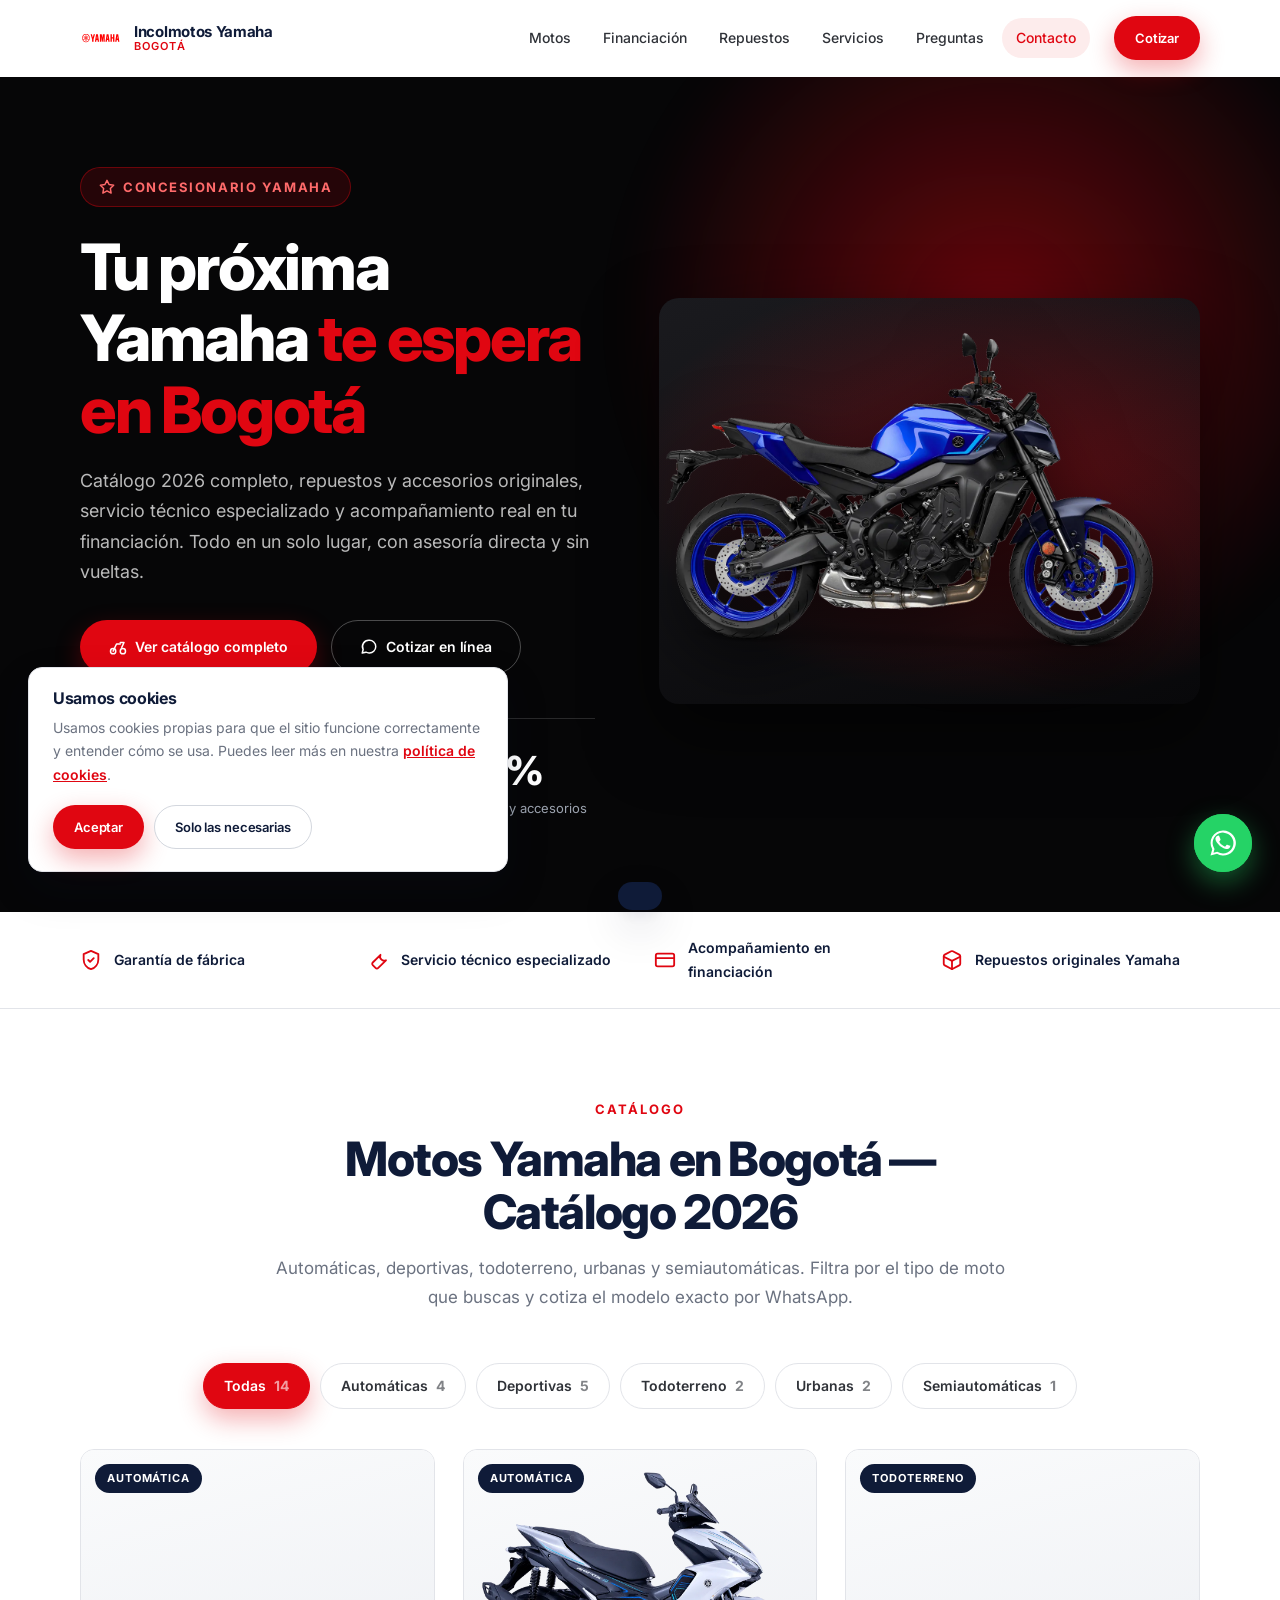
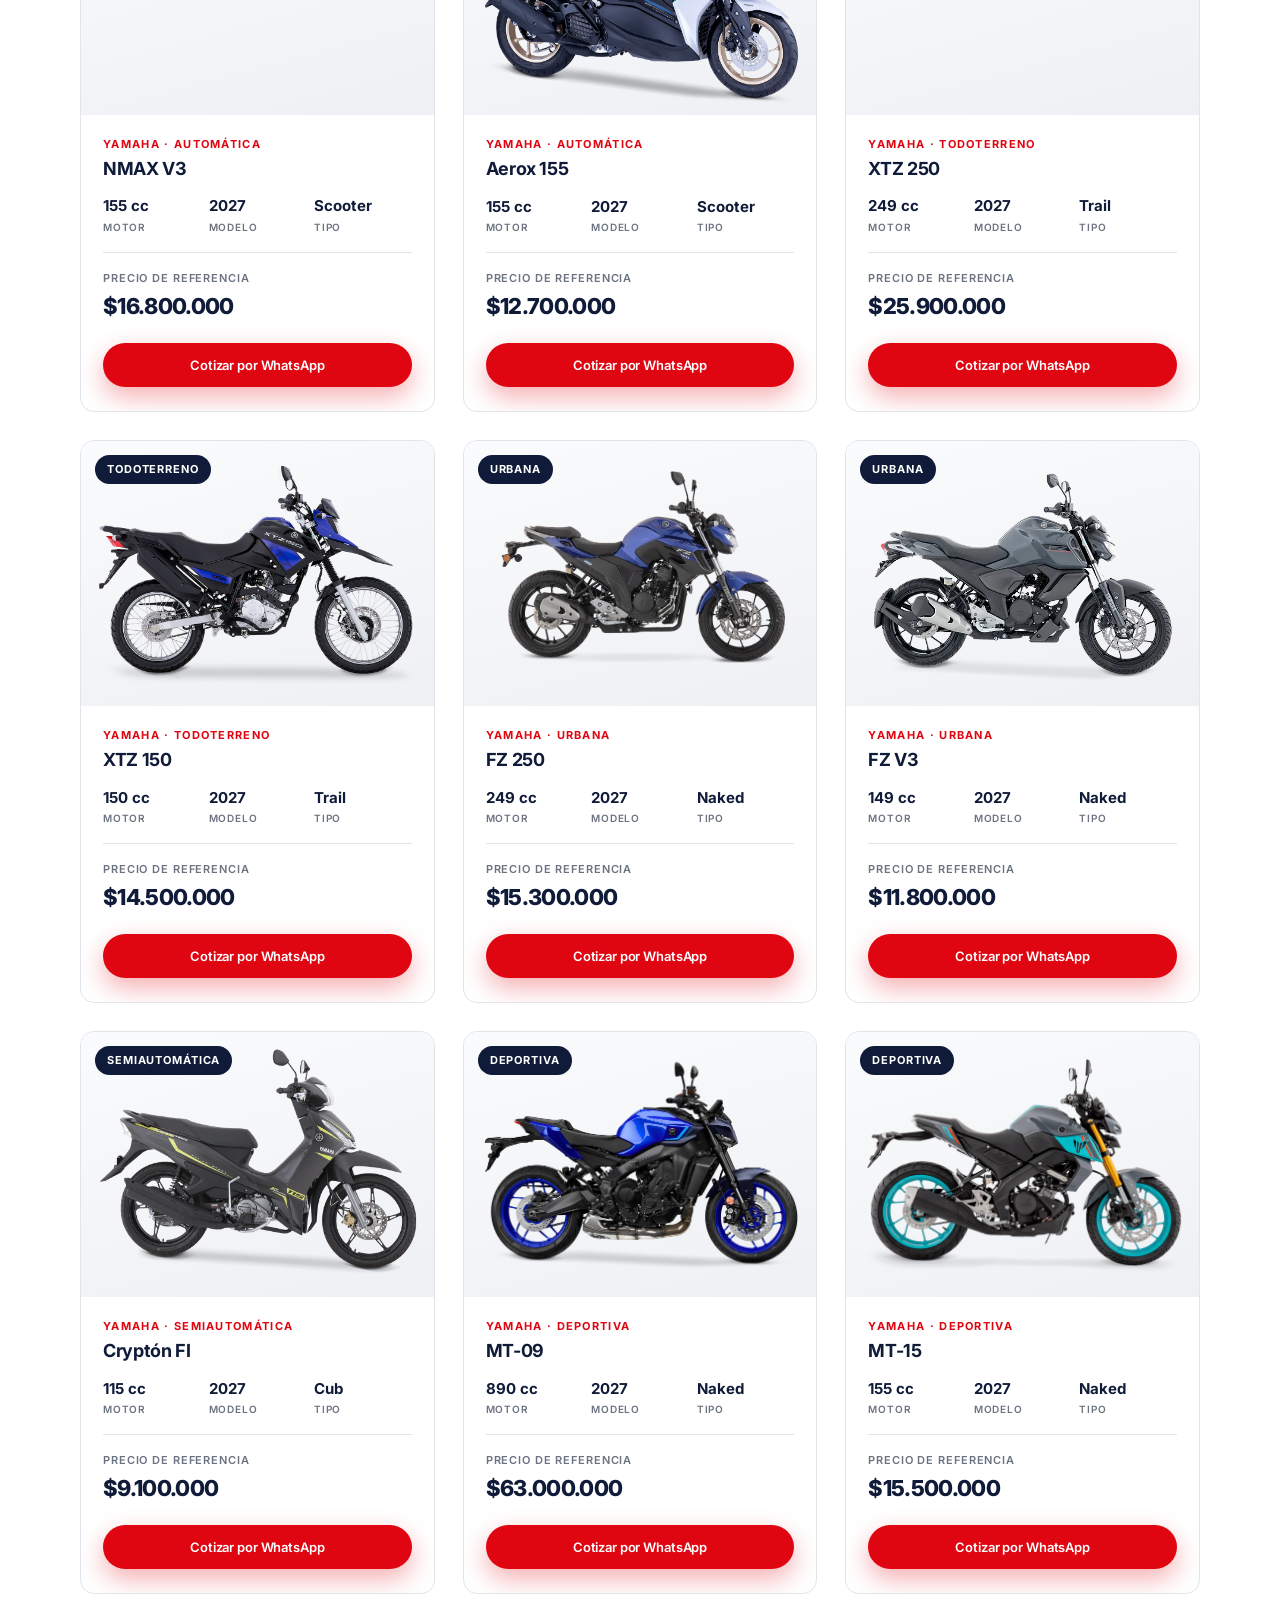
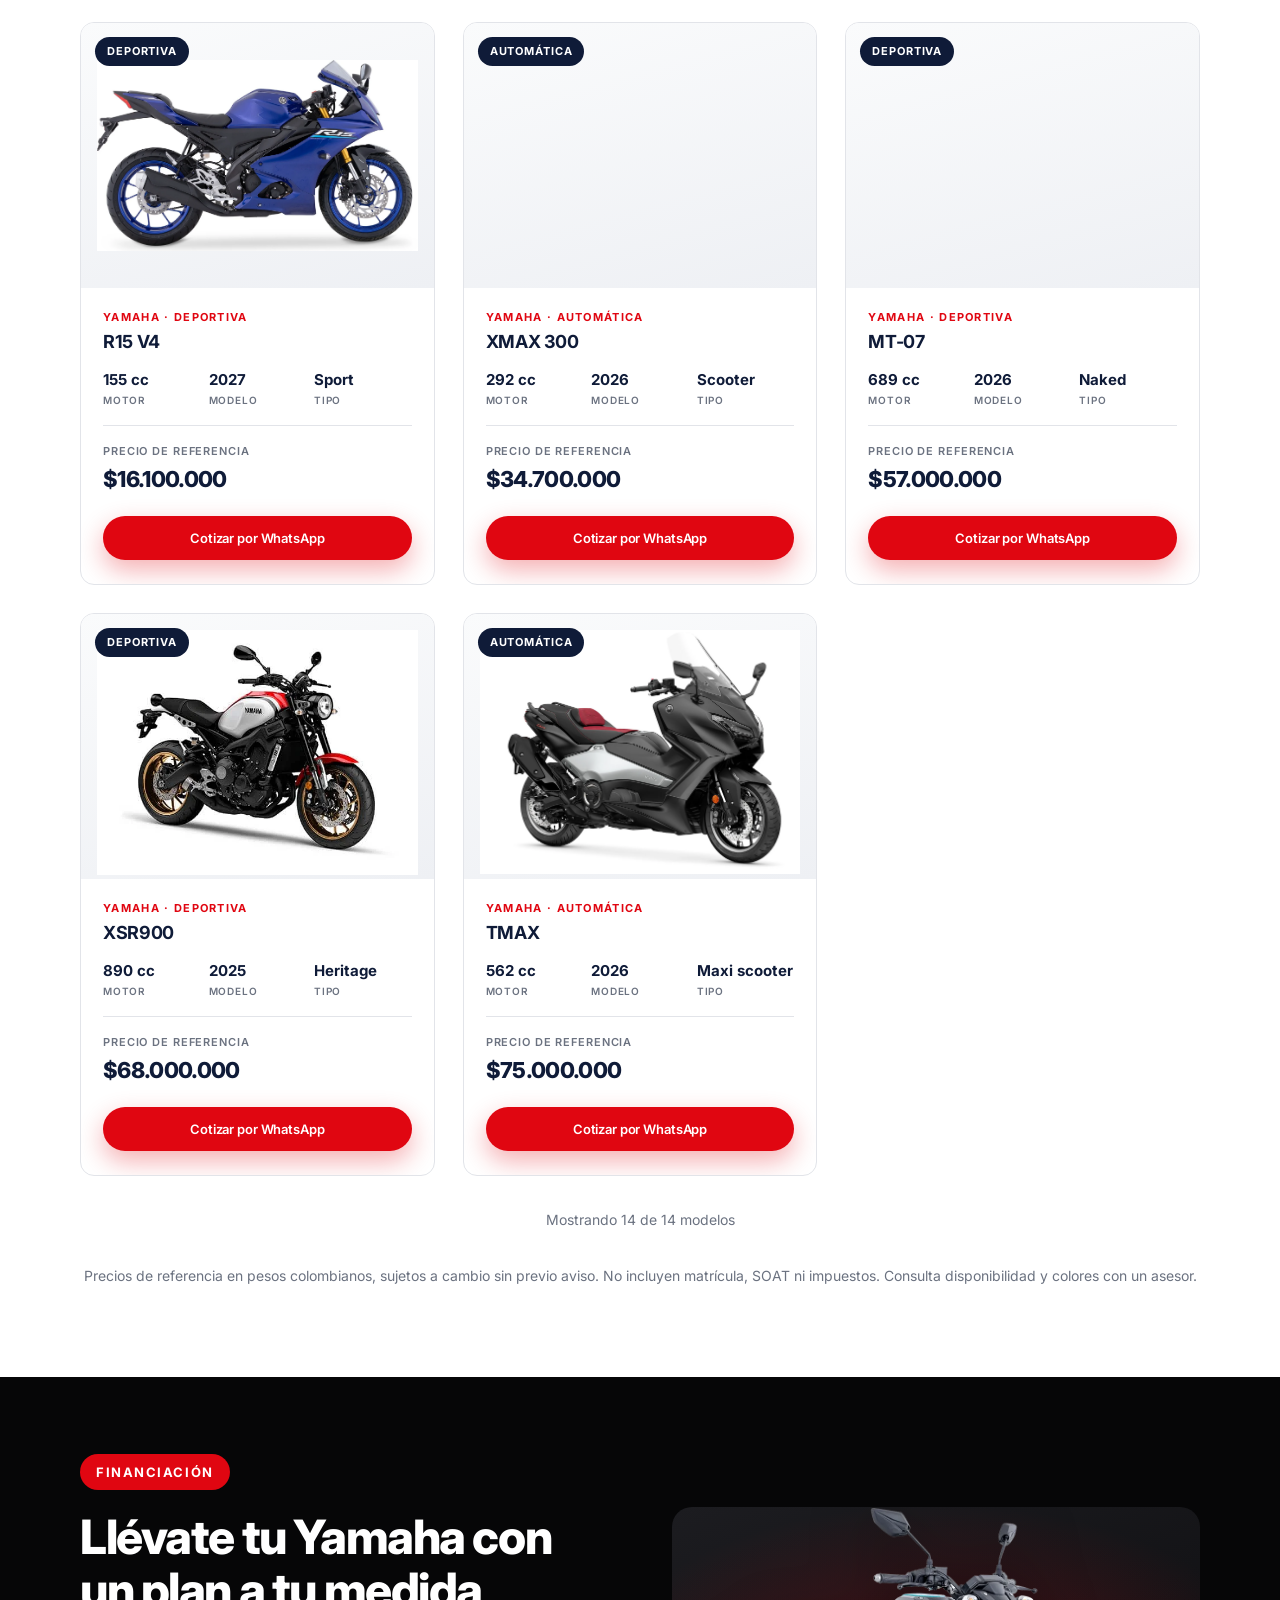
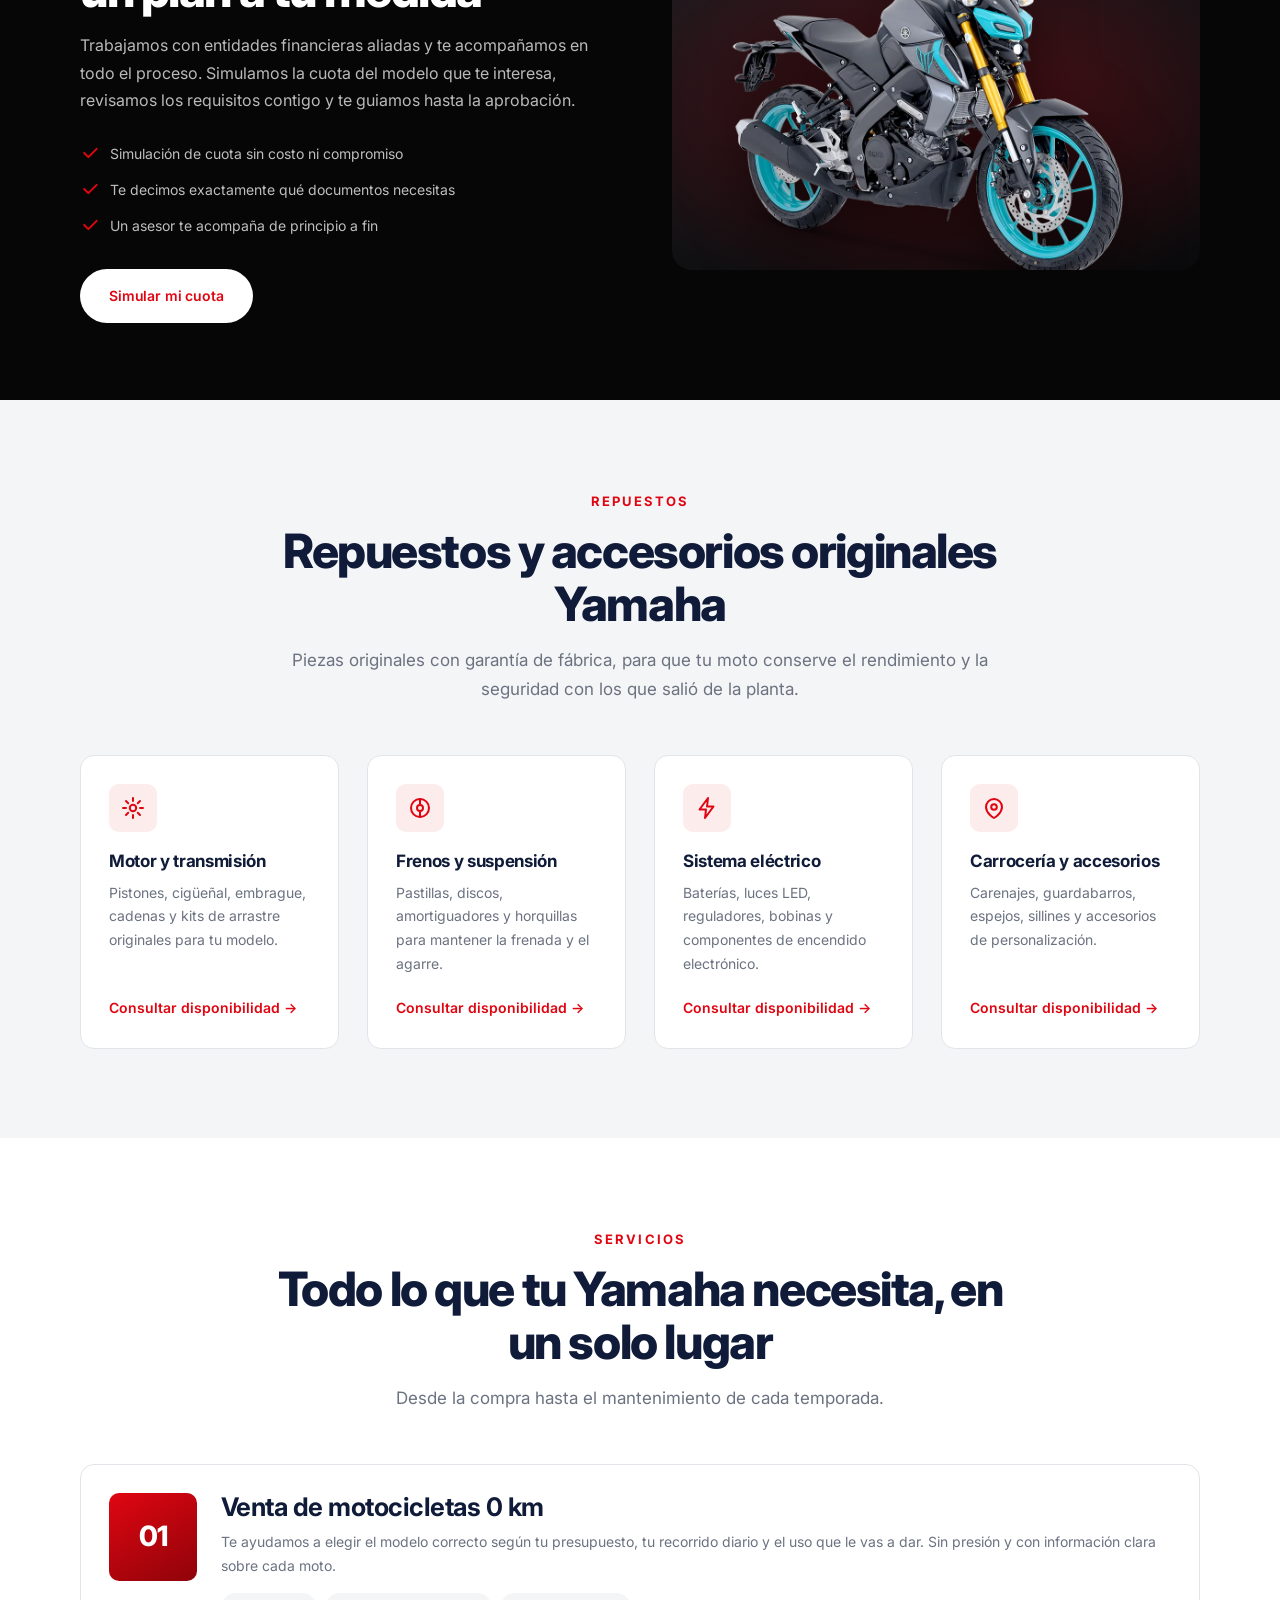
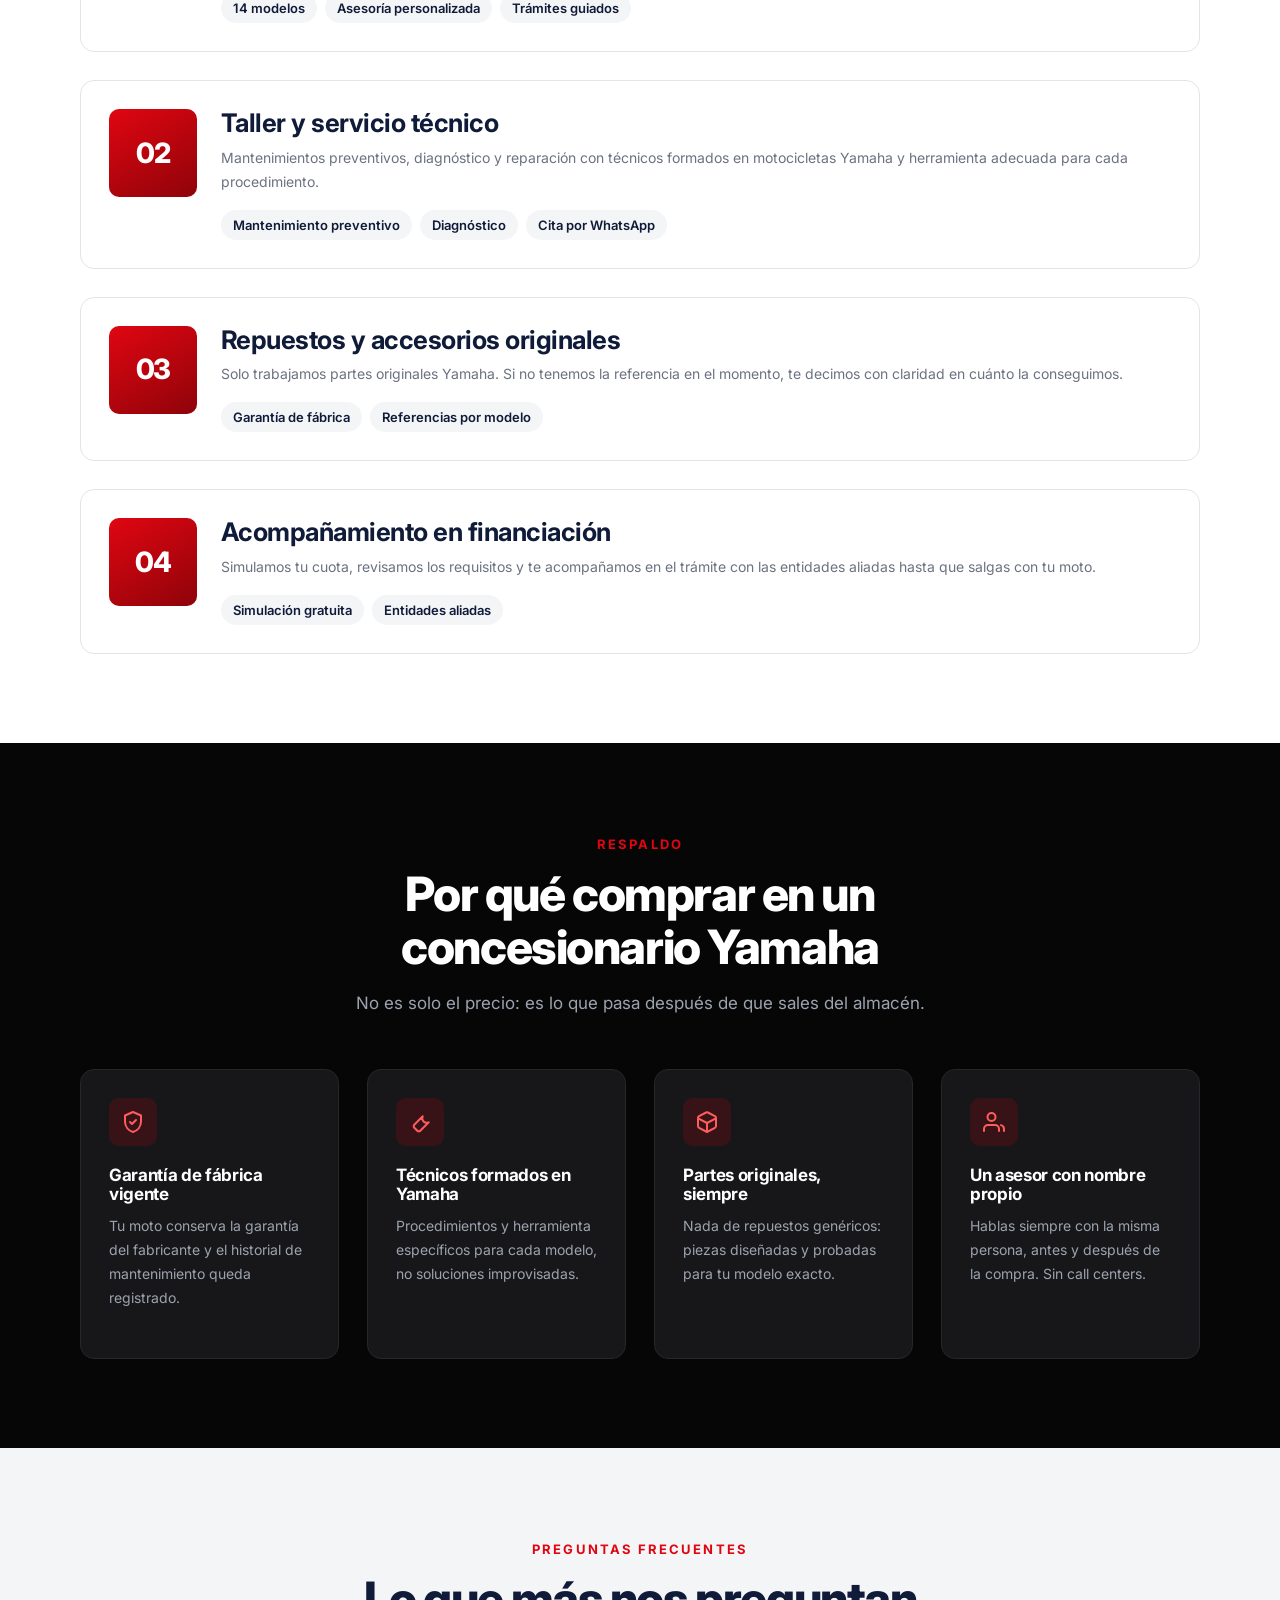
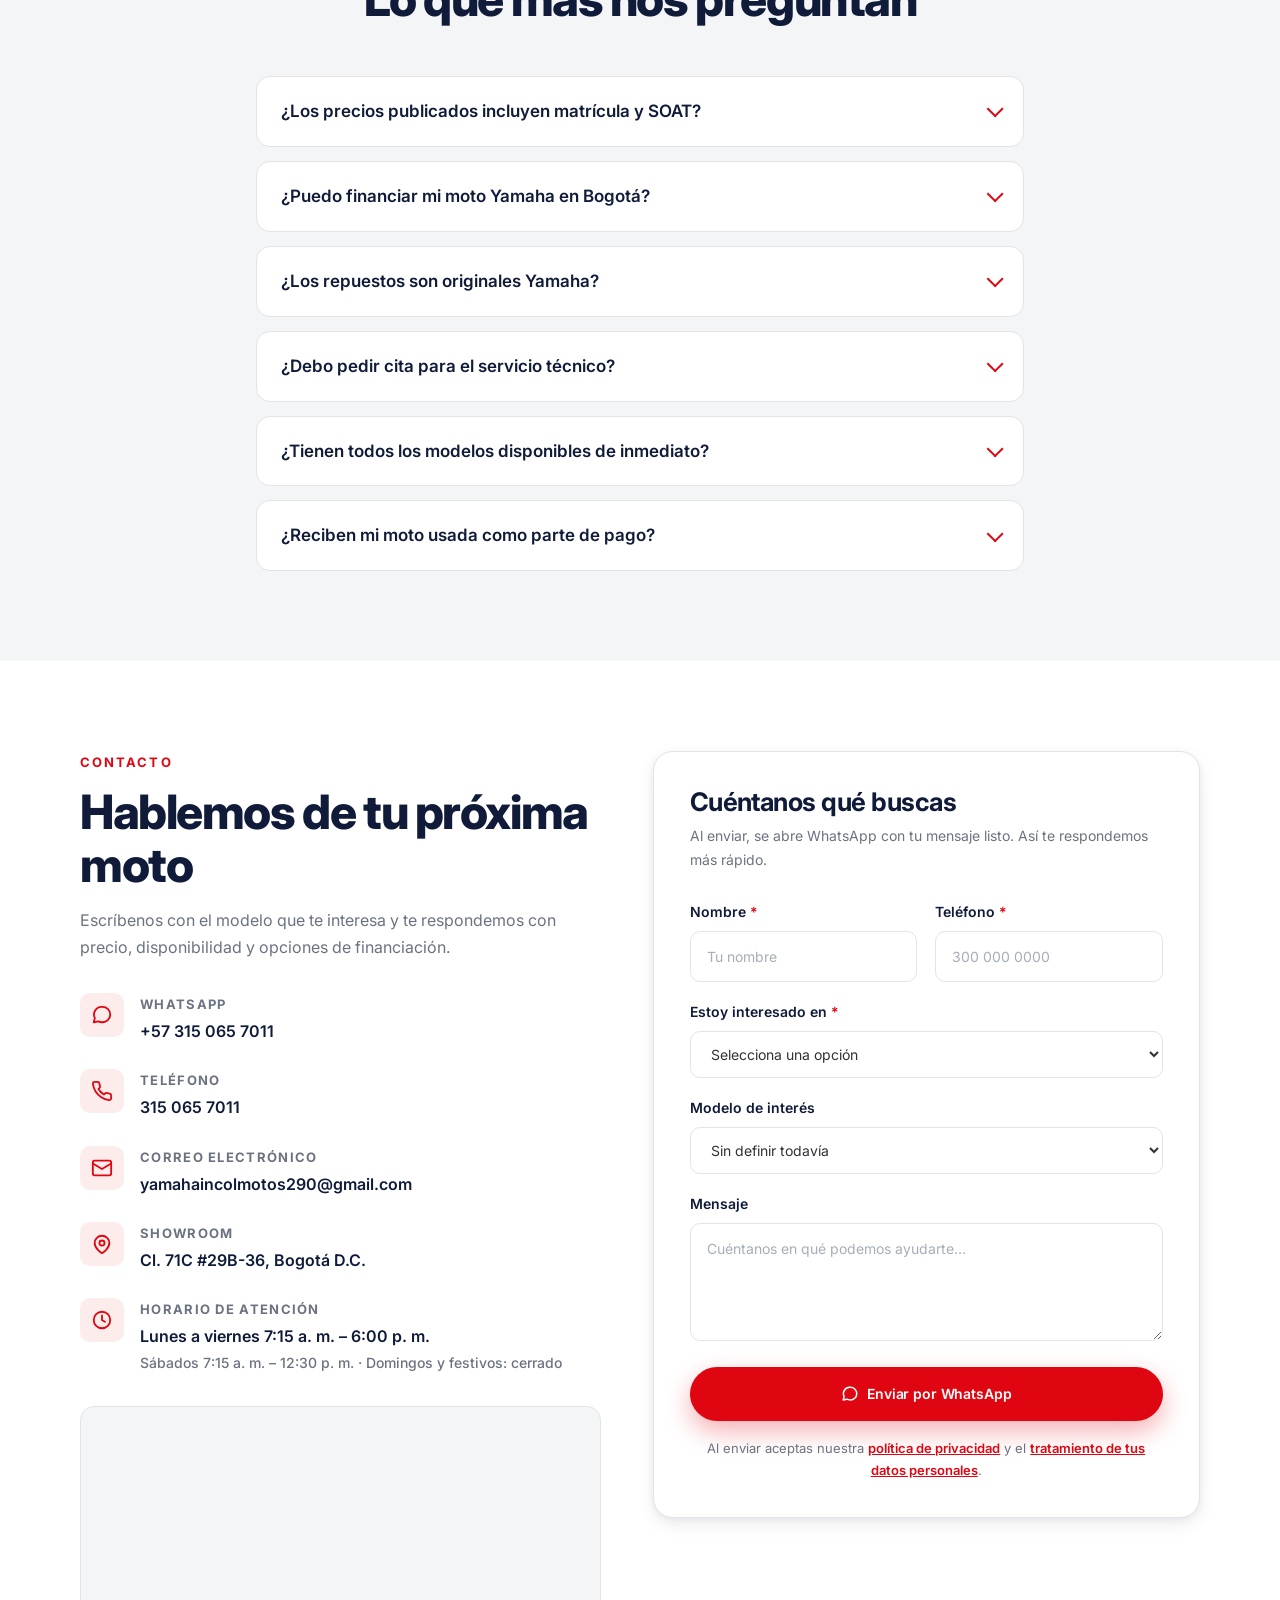
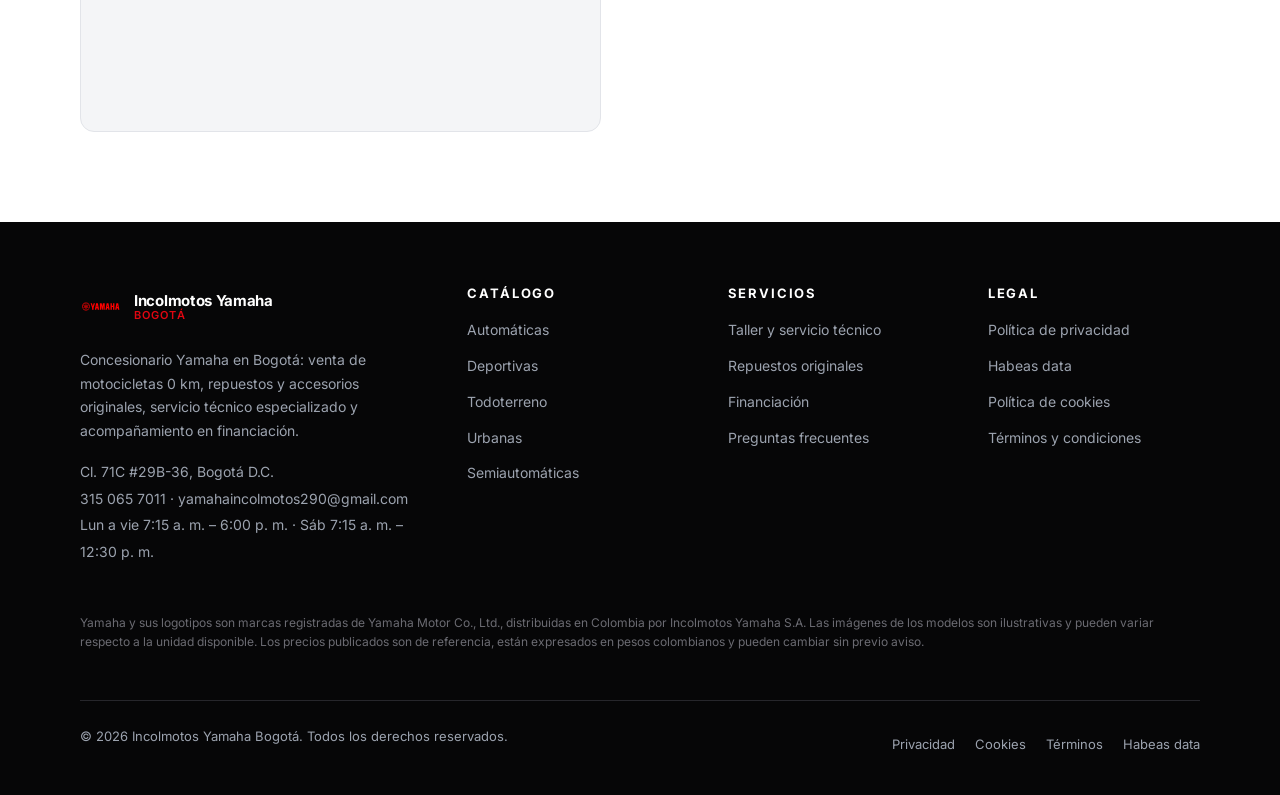
==== index.html @ 12d1d3da "Sitio web Incolmotos Yamaha Bogota One-pager estatico: catalogo de 14 modelos con filtros, financiac" ====
<!DOCTYPE html>
<html lang="es-CO">
<head>
<meta charset="UTF-8">
<meta name="viewport" content="width=device-width, initial-scale=1">
<meta name="theme-color" content="#e00611">

<title>Incolmotos Yamaha Bogotá | Concesionario Yamaha — Motos 0 km, Repuestos y Servicio Técnico</title>
<meta name="description" content="Concesionario Yamaha en Bogotá. Catálogo 2026 con 14 modelos: NMAX, MT-07, MT-09, MT-15, R15 V4, XTZ 250, FZ 250, Aerox 155 y más. Repuestos originales, servicio técnico y financiación. Cotiza por WhatsApp.">
<meta name="keywords" content="Yamaha Bogotá, concesionario Yamaha Bogotá, Incolmotos Yamaha, motos Yamaha Bogotá, NMAX Bogotá, MT-07 Bogotá, MT-15, R15 V4, XTZ 250, FZ 250, Aerox 155, repuestos Yamaha Bogotá, servicio técnico Yamaha, financiación motos Bogotá">
<meta name="author" content="Incolmotos Yamaha Bogotá">
<meta name="robots" content="index, follow, max-image-preview:large, max-snippet:-1">
<meta name="geo.region" content="CO-DC">
<meta name="geo.placename" content="Bogotá D.C.">
<link rel="canonical" href="https://incolmotosyamahabogota.com/">

<meta property="og:type" content="website">
<meta property="og:site_name" content="Incolmotos Yamaha Bogotá">
<meta property="og:locale" content="es_CO">
<meta property="og:url" content="https://incolmotosyamahabogota.com/">
<meta property="og:title" content="Incolmotos Yamaha Bogotá | Concesionario Yamaha">
<meta property="og:description" content="Catálogo Yamaha 2026 en Bogotá: 14 modelos disponibles, repuestos originales, servicio técnico especializado y financiación. Cotiza por WhatsApp.">
<meta property="og:image" content="https://incolmotosyamahabogota.com/img/motos/mt09-azul.png">
<meta property="og:image:alt" content="Yamaha MT-09 en Incolmotos Yamaha Bogotá">

<meta name="twitter:card" content="summary_large_image">
<meta name="twitter:title" content="Incolmotos Yamaha Bogotá | Concesionario Yamaha">
<meta name="twitter:description" content="Catálogo Yamaha 2026 en Bogotá: 14 modelos, repuestos originales, servicio técnico y financiación.">
<meta name="twitter:image" content="https://incolmotosyamahabogota.com/img/motos/mt09-azul.png">

<link rel="icon" href="favicon.ico" sizes="any">
<link rel="icon" href="img/favicon-yamaha.png" type="image/png" sizes="96x96">
<link rel="apple-touch-icon" href="apple-touch-icon.png">

<link rel="preconnect" href="https://fonts.googleapis.com">
<link rel="preconnect" href="https://fonts.gstatic.com" crossorigin>
<link rel="preload" as="image" href="img/motos/mt09-azul.webp" type="image/webp" fetchpriority="high">
<link href="https://fonts.googleapis.com/css2?family=Inter:wght@400;500;600;700;800&display=swap" rel="stylesheet">
<link rel="stylesheet" href="css/styles.css">

<script type="application/ld+json">
{
  "@context": "https://schema.org",
  "@graph": [
    {
      "@type": "WebSite",
      "@id": "https://incolmotosyamahabogota.com/#website",
      "url": "https://incolmotosyamahabogota.com/",
      "name": "Incolmotos Yamaha Bogotá",
      "inLanguage": "es-CO",
      "publisher": { "@id": "https://incolmotosyamahabogota.com/#dealer" }
    },
    {
      "@type": ["MotorcycleDealer", "LocalBusiness"],
      "@id": "https://incolmotosyamahabogota.com/#dealer",
      "name": "Incolmotos Yamaha Bogotá",
      "description": "Concesionario Yamaha en Bogotá: venta de motocicletas 0 km, repuestos y accesorios originales, servicio técnico especializado y acompañamiento en financiación.",
      "url": "https://incolmotosyamahabogota.com/",
      "image": "https://incolmotosyamahabogota.com/img/motos/mt09-azul.png",
      "logo": "https://incolmotosyamahabogota.com/img/yamaha-logo.svg",
      "email": "yamahaincolmotos290@gmail.com",
      "telephone": "+573150657011",
      "priceRange": "$$",
      "currenciesAccepted": "COP",
      "areaServed": [
        { "@type": "City", "name": "Bogotá D.C." },
        { "@type": "AdministrativeArea", "name": "Cundinamarca" }
      ],
      "address": {
        "@type": "PostalAddress",
        "streetAddress": "Cl. 71C #29B-36",
        "addressLocality": "Bogotá",
        "addressRegion": "Bogotá D.C.",
        "addressCountry": "CO"
      },
      "hasMap": "https://www.google.com/maps?q=Calle+71C+%2329B-36,+Bogot%C3%A1,+Colombia",
      "brand": { "@type": "Brand", "name": "Yamaha" },
      "makesOffer": {
        "@type": "Offer",
        "itemOffered": { "@type": "Service", "name": "Venta de motocicletas Yamaha 0 km" }
      },
      "openingHoursSpecification": [
        {
          "@type": "OpeningHoursSpecification",
          "dayOfWeek": ["Monday", "Tuesday", "Wednesday", "Thursday", "Friday"],
          "opens": "07:15", "closes": "18:00"
        },
        {
          "@type": "OpeningHoursSpecification",
          "dayOfWeek": "Saturday",
          "opens": "07:15", "closes": "12:30"
        }
      ]
    },
    {
      "@type": "ItemList",
      "@id": "https://incolmotosyamahabogota.com/#catalogo",
      "name": "Catálogo Yamaha Bogotá",
      "numberOfItems": 14,
      "itemListElement": [
        { "@type": "ListItem", "position": 1, "item": { "@type": "Product", "name": "Yamaha NMAX V3", "category": "Automática", "brand": { "@type": "Brand", "name": "Yamaha" }, "image": "https://incolmotosyamahabogota.com/img/motos/nmax-gris.png", "offers": { "@type": "Offer", "price": "16800000", "priceCurrency": "COP", "availability": "https://schema.org/InStock", "url": "https://incolmotosyamahabogota.com/#motos" } } },
        { "@type": "ListItem", "position": 2, "item": { "@type": "Product", "name": "Yamaha Aerox 155", "category": "Automática", "brand": { "@type": "Brand", "name": "Yamaha" }, "image": "https://incolmotosyamahabogota.com/img/motos/aerox155-gris.png", "offers": { "@type": "Offer", "price": "12700000", "priceCurrency": "COP", "availability": "https://schema.org/InStock", "url": "https://incolmotosyamahabogota.com/#motos" } } },
        { "@type": "ListItem", "position": 3, "item": { "@type": "Product", "name": "Yamaha XTZ 250", "category": "Todoterreno", "brand": { "@type": "Brand", "name": "Yamaha" }, "image": "https://incolmotosyamahabogota.com/img/motos/xtz250-blanca-cat.png", "offers": { "@type": "Offer", "price": "25900000", "priceCurrency": "COP", "availability": "https://schema.org/InStock", "url": "https://incolmotosyamahabogota.com/#motos" } } },
        { "@type": "ListItem", "position": 4, "item": { "@type": "Product", "name": "Yamaha XTZ 150", "category": "Todoterreno", "brand": { "@type": "Brand", "name": "Yamaha" }, "image": "https://incolmotosyamahabogota.com/img/motos/xtz150-azul.png", "offers": { "@type": "Offer", "price": "14500000", "priceCurrency": "COP", "availability": "https://schema.org/InStock", "url": "https://incolmotosyamahabogota.com/#motos" } } },
        { "@type": "ListItem", "position": 5, "item": { "@type": "Product", "name": "Yamaha FZ 250", "category": "Urbana", "brand": { "@type": "Brand", "name": "Yamaha" }, "image": "https://incolmotosyamahabogota.com/img/motos/fz25-azul.png", "offers": { "@type": "Offer", "price": "15300000", "priceCurrency": "COP", "availability": "https://schema.org/InStock", "url": "https://incolmotosyamahabogota.com/#motos" } } },
        { "@type": "ListItem", "position": 6, "item": { "@type": "Product", "name": "Yamaha FZ V3", "category": "Urbana", "brand": { "@type": "Brand", "name": "Yamaha" }, "image": "https://incolmotosyamahabogota.com/img/motos/fzv3-cat.png", "offers": { "@type": "Offer", "price": "11800000", "priceCurrency": "COP", "availability": "https://schema.org/InStock", "url": "https://incolmotosyamahabogota.com/#motos" } } },
        { "@type": "ListItem", "position": 7, "item": { "@type": "Product", "name": "Yamaha Cryptón FI", "category": "Semiautomática", "brand": { "@type": "Brand", "name": "Yamaha" }, "image": "https://incolmotosyamahabogota.com/img/motos/crypton-fi-negra.png", "offers": { "@type": "Offer", "price": "9100000", "priceCurrency": "COP", "availability": "https://schema.org/InStock", "url": "https://incolmotosyamahabogota.com/#motos" } } },
        { "@type": "ListItem", "position": 8, "item": { "@type": "Product", "name": "Yamaha MT-09", "category": "Deportiva", "brand": { "@type": "Brand", "name": "Yamaha" }, "image": "https://incolmotosyamahabogota.com/img/motos/mt09-azul.png", "offers": { "@type": "Offer", "price": "63000000", "priceCurrency": "COP", "availability": "https://schema.org/InStock", "url": "https://incolmotosyamahabogota.com/#motos" } } },
        { "@type": "ListItem", "position": 9, "item": { "@type": "Product", "name": "Yamaha MT-15", "category": "Deportiva", "brand": { "@type": "Brand", "name": "Yamaha" }, "image": "https://incolmotosyamahabogota.com/img/motos/mt15-gris-cat.png", "offers": { "@type": "Offer", "price": "15500000", "priceCurrency": "COP", "availability": "https://schema.org/InStock", "url": "https://incolmotosyamahabogota.com/#motos" } } },
        { "@type": "ListItem", "position": 10, "item": { "@type": "Product", "name": "Yamaha R15 V4", "category": "Deportiva", "brand": { "@type": "Brand", "name": "Yamaha" }, "image": "https://incolmotosyamahabogota.com/img/motos/r15v4-azul.jpg", "offers": { "@type": "Offer", "price": "16100000", "priceCurrency": "COP", "availability": "https://schema.org/InStock", "url": "https://incolmotosyamahabogota.com/#motos" } } },
        { "@type": "ListItem", "position": 11, "item": { "@type": "Product", "name": "Yamaha XMAX 300", "category": "Automática", "brand": { "@type": "Brand", "name": "Yamaha" }, "image": "https://incolmotosyamahabogota.com/img/motos/xmax300-gris.jpg", "offers": { "@type": "Offer", "price": "34700000", "priceCurrency": "COP", "availability": "https://schema.org/InStock", "url": "https://incolmotosyamahabogota.com/#motos" } } },
        { "@type": "ListItem", "position": 12, "item": { "@type": "Product", "name": "Yamaha MT-07", "category": "Deportiva", "brand": { "@type": "Brand", "name": "Yamaha" }, "image": "https://incolmotosyamahabogota.com/img/motos/mt07-gris.png", "offers": { "@type": "Offer", "price": "57000000", "priceCurrency": "COP", "availability": "https://schema.org/InStock", "url": "https://incolmotosyamahabogota.com/#motos" } } },
        { "@type": "ListItem", "position": 13, "item": { "@type": "Product", "name": "Yamaha XSR900", "category": "Deportiva", "brand": { "@type": "Brand", "name": "Yamaha" }, "image": "https://incolmotosyamahabogota.com/img/motos/xsr900-negro.jpg", "offers": { "@type": "Offer", "price": "68000000", "priceCurrency": "COP", "availability": "https://schema.org/InStock", "url": "https://incolmotosyamahabogota.com/#motos" } } },
        { "@type": "ListItem", "position": 14, "item": { "@type": "Product", "name": "Yamaha TMAX", "category": "Automática", "brand": { "@type": "Brand", "name": "Yamaha" }, "image": "https://incolmotosyamahabogota.com/img/motos/tmax-rojo.jpg", "offers": { "@type": "Offer", "price": "75000000", "priceCurrency": "COP", "availability": "https://schema.org/InStock", "url": "https://incolmotosyamahabogota.com/#motos" } } }
      ]
    },
    {
      "@type": "FAQPage",
      "@id": "https://incolmotosyamahabogota.com/#faq",
      "mainEntity": [
        { "@type": "Question", "name": "¿Los precios publicados incluyen matrícula y SOAT?", "acceptedAnswer": { "@type": "Answer", "text": "Los precios que ves en el catálogo son precios de referencia de la motocicleta. Los trámites de matrícula, SOAT e impuestos se cotizan aparte porque varían según la ciudad de registro. Un asesor te entrega el valor total antes de cualquier compromiso." } },
        { "@type": "Question", "name": "¿Puedo financiar mi moto Yamaha en Bogotá?", "acceptedAnswer": { "@type": "Answer", "text": "Sí. Trabajamos con entidades financieras aliadas y te acompañamos en todo el trámite: simulamos la cuota según el modelo que te interesa, revisamos los requisitos y te guiamos hasta la aprobación. La simulación no tiene costo ni compromiso." } },
        { "@type": "Question", "name": "¿Los repuestos son originales Yamaha?", "acceptedAnswer": { "@type": "Answer", "text": "Sí. Trabajamos únicamente con repuestos y accesorios originales Yamaha, que conservan la garantía de fábrica y el desempeño para el que fue diseñada tu moto." } },
        { "@type": "Question", "name": "¿Debo pedir cita para el servicio técnico?", "acceptedAnswer": { "@type": "Answer", "text": "Recomendamos agendar por WhatsApp para asegurar disponibilidad de taller el día que necesitas y reducir el tiempo de espera. También atendemos por orden de llegada según la agenda del día." } },
        { "@type": "Question", "name": "¿Tienen todos los modelos disponibles de inmediato?", "acceptedAnswer": { "@type": "Answer", "text": "La disponibilidad de color y modelo cambia constantemente. Escríbenos por WhatsApp con el modelo que buscas y te confirmamos existencias y tiempo de entrega en el momento." } },
        { "@type": "Question", "name": "¿Reciben mi moto usada como parte de pago?", "acceptedAnswer": { "@type": "Answer", "text": "Consúltalo con un asesor. Evaluamos cada caso según el modelo, el año y el estado de la motocicleta, y te damos una respuesta concreta antes de que tomes una decisión." } }
      ]
    }
  ]
}
</script>
</head>

<body>
<a class="skip-link" href="#main">Saltar al contenido principal</a>

<!-- ============ HEADER ============ -->
<header class="header" id="header">
    <div class="wrap header__inner">
        <a class="brand" href="#inicio" aria-label="Incolmotos Yamaha Bogotá — Inicio">
            <img class="brand__logo" src="img/yamaha-logo.svg" alt="" width="42" height="42" aria-hidden="true">
            <span class="brand__name">Incolmotos Yamaha<span>Bogotá</span></span>
        </a>

        <button class="burger" id="burger" type="button" aria-label="Abrir menú" aria-expanded="false" aria-controls="nav">
            <span></span>
        </button>

        <nav class="nav" id="nav" aria-label="Navegación principal">
            <ul class="nav__list">
                <li><a class="nav__link" href="#motos">Motos</a></li>
                <li><a class="nav__link" href="#financiacion">Financiación</a></li>
                <li><a class="nav__link" href="#repuestos">Repuestos</a></li>
                <li><a class="nav__link" href="#servicios">Servicios</a></li>
                <li><a class="nav__link" href="#faq">Preguntas</a></li>
                <li><a class="nav__link" href="#contacto">Contacto</a></li>
            </ul>
            <div class="nav__cta">
                <a class="btn btn--primary" href="#contacto" data-wa="Hola, quiero cotizar una moto Yamaha en Bogotá.">Cotizar ahora</a>
            </div>
        </nav>

        <div class="header__cta">
            <a class="btn btn--primary btn--sm" href="#contacto" data-wa="Hola, quiero cotizar una moto Yamaha en Bogotá.">Cotizar</a>
        </div>
    </div>
</header>

<main id="main">

<!-- ============ HERO ============ -->
<section class="hero" id="inicio" aria-labelledby="hero-title">
    <div class="wrap hero__grid">
        <div class="hero__copy">
            <p class="hero__badge">
                <svg viewBox="0 0 24 24" fill="none" stroke="currentColor" stroke-width="2.2" stroke-linecap="round" stroke-linejoin="round" aria-hidden="true"><path d="M12 2 15.1 8.3 22 9.3l-5 4.9 1.2 6.9L12 17.8 5.8 21.1 7 14.2l-5-4.9 6.9-1z"/></svg>
                Concesionario Yamaha
            </p>

            <h1 id="hero-title">Tu próxima Yamaha <em>te espera en Bogotá</em></h1>

            <p class="hero__lead">
                Catálogo 2026 completo, repuestos y accesorios originales, servicio técnico
                especializado y acompañamiento real en tu financiación. Todo en un solo lugar,
                con asesoría directa y sin vueltas.
            </p>

            <div class="hero__actions">
                <a class="btn btn--primary" href="#motos">
                    <svg viewBox="0 0 24 24" fill="none" stroke="currentColor" stroke-width="2" stroke-linecap="round" stroke-linejoin="round" aria-hidden="true"><circle cx="5.5" cy="17.5" r="3.5"/><circle cx="18.5" cy="17.5" r="3.5"/><path d="M15 6h5l-3 6.5M5.5 17.5 10 8h5"/></svg>
                    Ver catálogo completo
                </a>
                <a class="btn btn--outline-light" href="#contacto" data-wa="Hola, quiero cotizar una moto Yamaha en Bogotá.">
                    <svg viewBox="0 0 24 24" fill="none" stroke="currentColor" stroke-width="2" stroke-linecap="round" stroke-linejoin="round" aria-hidden="true"><path d="M21 11.5a8.4 8.4 0 0 1-9 8.4 8.9 8.9 0 0 1-4.1-1L3 20l1.2-4.6A8.4 8.4 0 0 1 12 3.1a8.4 8.4 0 0 1 9 8.4z"/></svg>
                    Cotizar en línea
                </a>
            </div>

            <div class="hero__stats">
                <div class="hero__stat">
                    <b data-count="14">0</b>
                    <span>Modelos Yamaha en catálogo</span>
                </div>
                <div class="hero__stat">
                    <b data-count="5">0</b>
                    <span>Categorías: de urbanas a superdeportivas</span>
                </div>
                <div class="hero__stat">
                    <b data-count="100" data-suffix="%">0</b>
                    <span>Repuestos y accesorios originales</span>
                </div>
            </div>
        </div>

        <div class="hero__media">
            <picture>
                <source srcset="img/motos/mt09-azul.webp" type="image/webp">
                <img src="img/motos/mt09-azul.png" alt="Yamaha MT-09 disponible en Incolmotos Yamaha Bogotá" width="1296" height="986" fetchpriority="high" decoding="async">
            </picture>
        </div>
    </div>
</section>

<!-- ============ TRUST BAR ============ -->
<section class="trust" aria-label="Por qué comprar con nosotros">
    <div class="wrap">
        <ul class="trust__list">
            <li class="trust__item">
                <svg viewBox="0 0 24 24" fill="none" stroke="currentColor" stroke-width="2" stroke-linecap="round" stroke-linejoin="round" aria-hidden="true"><path d="M12 2 4 5.5v6c0 5 3.4 9.1 8 10.5 4.6-1.4 8-5.5 8-10.5v-6z"/><path d="m9 12 2 2 4-4"/></svg>
                Garantía de fábrica
            </li>
            <li class="trust__item">
                <svg viewBox="0 0 24 24" fill="none" stroke="currentColor" stroke-width="2" stroke-linecap="round" stroke-linejoin="round" aria-hidden="true"><path d="M14.7 6.3a4.5 4.5 0 0 0 6 6l-8.4 8.4a2.1 2.1 0 0 1-3 0l-3-3a2.1 2.1 0 0 1 0-3z"/></svg>
                Servicio técnico especializado
            </li>
            <li class="trust__item">
                <svg viewBox="0 0 24 24" fill="none" stroke="currentColor" stroke-width="2" stroke-linecap="round" stroke-linejoin="round" aria-hidden="true"><rect x="2" y="5" width="20" height="14" rx="2"/><path d="M2 10h20"/></svg>
                Acompañamiento en financiación
            </li>
            <li class="trust__item">
                <svg viewBox="0 0 24 24" fill="none" stroke="currentColor" stroke-width="2" stroke-linecap="round" stroke-linejoin="round" aria-hidden="true"><path d="M20.9 8.4 12 13 3.1 8.4"/><path d="M12 22V13"/><path d="M21 16V8a2 2 0 0 0-1.1-1.8l-7-3.7a2 2 0 0 0-1.8 0l-7 3.7A2 2 0 0 0 3 8v8a2 2 0 0 0 1.1 1.8l7 3.7a2 2 0 0 0 1.8 0l7-3.7A2 2 0 0 0 21 16z"/></svg>
                Repuestos originales Yamaha
            </li>
        </ul>
    </div>
</section>

<!-- ============ CATÁLOGO ============ -->
<section class="section" id="motos" aria-labelledby="motos-title">
    <div class="wrap">
        <div class="section-head reveal">
            <span class="eyebrow">Catálogo</span>
            <h2 id="motos-title">Motos Yamaha en Bogotá — Catálogo 2026</h2>
            <p class="lead">
                Automáticas, deportivas, todoterreno, urbanas y semiautomáticas.
                Filtra por el tipo de moto que buscas y cotiza el modelo exacto por WhatsApp.
            </p>
        </div>

        <div class="filters reveal" role="group" aria-label="Filtrar catálogo por categoría">
            <button class="chip" type="button" data-filter="todas" aria-pressed="true">Todas <b>14</b></button>
            <button class="chip" type="button" data-filter="automatica" aria-pressed="false">Automáticas <b>4</b></button>
            <button class="chip" type="button" data-filter="deportiva" aria-pressed="false">Deportivas <b>5</b></button>
            <button class="chip" type="button" data-filter="todoterreno" aria-pressed="false">Todoterreno <b>2</b></button>
            <button class="chip" type="button" data-filter="urbana" aria-pressed="false">Urbanas <b>2</b></button>
            <button class="chip" type="button" data-filter="semiautomatica" aria-pressed="false">Semiautomáticas <b>1</b></button>
        </div>

        <div class="grid-motos" id="grid-motos">

            <!-- NMAX V3 -->
            <article class="moto-card reveal" data-category="automatica" data-name="NMAX V3">
                <div class="moto-card__media">
                    <span class="moto-card__badge">Automática</span>
                    <picture>
                        <source srcset="img/motos/nmax-gris.webp" type="image/webp">
                        <img src="img/motos/nmax-gris.png" alt="Yamaha NMAX V3 gris" width="1217" height="953" loading="lazy" decoding="async">
                    </picture>
                </div>
                <div class="moto-card__body">
                    <p class="moto-card__brand">Yamaha · Automática</p>
                    <h3 class="moto-card__name">NMAX V3</h3>
                    <dl class="moto-card__specs">
                        <div class="moto-card__spec"><dt>Motor</dt><dd>155 cc</dd></div>
                        <div class="moto-card__spec"><dt>Modelo</dt><dd>2027</dd></div>
                        <div class="moto-card__spec"><dt>Tipo</dt><dd>Scooter</dd></div>
                    </dl>
                    <p class="moto-card__price"><small>Precio de referencia</small><b>$16.800.000</b></p>
                    <div class="moto-card__actions">
                        <a class="btn btn--primary btn--sm btn--wide" href="#contacto" data-wa="Hola, me interesa la Yamaha NMAX V3 ($16.800.000). ¿Me das más información?">Cotizar por WhatsApp</a>
                    </div>
                </div>
            </article>

            <!-- Aerox 155 -->
            <article class="moto-card reveal" data-category="automatica" data-name="Aerox 155">
                <div class="moto-card__media">
                    <span class="moto-card__badge">Automática</span>
                    <picture>
                        <source srcset="img/motos/aerox155-gris.webp" type="image/webp">
                        <img src="img/motos/aerox155-gris.png" alt="Yamaha Aerox 155 gris" width="1080" height="822" loading="lazy" decoding="async">
                    </picture>
                </div>
                <div class="moto-card__body">
                    <p class="moto-card__brand">Yamaha · Automática</p>
                    <h3 class="moto-card__name">Aerox 155</h3>
                    <dl class="moto-card__specs">
                        <div class="moto-card__spec"><dt>Motor</dt><dd>155 cc</dd></div>
                        <div class="moto-card__spec"><dt>Modelo</dt><dd>2027</dd></div>
                        <div class="moto-card__spec"><dt>Tipo</dt><dd>Scooter</dd></div>
                    </dl>
                    <p class="moto-card__price"><small>Precio de referencia</small><b>$12.700.000</b></p>
                    <div class="moto-card__actions">
                        <a class="btn btn--primary btn--sm btn--wide" href="#contacto" data-wa="Hola, me interesa la Yamaha Aerox 155 ($12.700.000). ¿Me das más información?">Cotizar por WhatsApp</a>
                    </div>
                </div>
            </article>

            <!-- XTZ 250 -->
            <article class="moto-card reveal" data-category="todoterreno" data-name="XTZ 250">
                <div class="moto-card__media">
                    <span class="moto-card__badge">Todoterreno</span>
                    <picture>
                        <source srcset="img/motos/xtz250-blanca-cat.webp" type="image/webp">
                        <img src="img/motos/xtz250-blanca-cat.png" alt="Yamaha XTZ 250 blanca" width="1080" height="758" loading="lazy" decoding="async">
                    </picture>
                </div>
                <div class="moto-card__body">
                    <p class="moto-card__brand">Yamaha · Todoterreno</p>
                    <h3 class="moto-card__name">XTZ 250</h3>
                    <dl class="moto-card__specs">
                        <div class="moto-card__spec"><dt>Motor</dt><dd>249 cc</dd></div>
                        <div class="moto-card__spec"><dt>Modelo</dt><dd>2027</dd></div>
                        <div class="moto-card__spec"><dt>Tipo</dt><dd>Trail</dd></div>
                    </dl>
                    <p class="moto-card__price"><small>Precio de referencia</small><b>$25.900.000</b></p>
                    <div class="moto-card__actions">
                        <a class="btn btn--primary btn--sm btn--wide" href="#contacto" data-wa="Hola, me interesa la Yamaha XTZ 250 ($25.900.000). ¿Me das más información?">Cotizar por WhatsApp</a>
                    </div>
                </div>
            </article>

            <!-- XTZ 150 -->
            <article class="moto-card reveal" data-category="todoterreno" data-name="XTZ 150">
                <div class="moto-card__media">
                    <span class="moto-card__badge">Todoterreno</span>
                    <picture>
                        <source srcset="img/motos/xtz150-azul.webp" type="image/webp">
                        <img src="img/motos/xtz150-azul.png" alt="Yamaha XTZ 150 azul" width="1080" height="758" loading="lazy" decoding="async">
                    </picture>
                </div>
                <div class="moto-card__body">
                    <p class="moto-card__brand">Yamaha · Todoterreno</p>
                    <h3 class="moto-card__name">XTZ 150</h3>
                    <dl class="moto-card__specs">
                        <div class="moto-card__spec"><dt>Motor</dt><dd>150 cc</dd></div>
                        <div class="moto-card__spec"><dt>Modelo</dt><dd>2027</dd></div>
                        <div class="moto-card__spec"><dt>Tipo</dt><dd>Trail</dd></div>
                    </dl>
                    <p class="moto-card__price"><small>Precio de referencia</small><b>$14.500.000</b></p>
                    <div class="moto-card__actions">
                        <a class="btn btn--primary btn--sm btn--wide" href="#contacto" data-wa="Hola, me interesa la Yamaha XTZ 150 ($14.500.000). ¿Me das más información?">Cotizar por WhatsApp</a>
                    </div>
                </div>
            </article>

            <!-- FZ 250 -->
            <article class="moto-card reveal" data-category="urbana" data-name="FZ 250">
                <div class="moto-card__media">
                    <span class="moto-card__badge">Urbana</span>
                    <picture>
                        <source srcset="img/motos/fz25-azul.webp" type="image/webp">
                        <img src="img/motos/fz25-azul.png" alt="Yamaha FZ 250 azul" width="810" height="515" loading="lazy" decoding="async">
                    </picture>
                </div>
                <div class="moto-card__body">
                    <p class="moto-card__brand">Yamaha · Urbana</p>
                    <h3 class="moto-card__name">FZ 250</h3>
                    <dl class="moto-card__specs">
                        <div class="moto-card__spec"><dt>Motor</dt><dd>249 cc</dd></div>
                        <div class="moto-card__spec"><dt>Modelo</dt><dd>2027</dd></div>
                        <div class="moto-card__spec"><dt>Tipo</dt><dd>Naked</dd></div>
                    </dl>
                    <p class="moto-card__price"><small>Precio de referencia</small><b>$15.300.000</b></p>
                    <div class="moto-card__actions">
                        <a class="btn btn--primary btn--sm btn--wide" href="#contacto" data-wa="Hola, me interesa la Yamaha FZ 250 ($15.300.000). ¿Me das más información?">Cotizar por WhatsApp</a>
                    </div>
                </div>
            </article>

            <!-- FZ V3 -->
            <article class="moto-card reveal" data-category="urbana" data-name="FZ V3">
                <div class="moto-card__media">
                    <span class="moto-card__badge">Urbana</span>
                    <picture>
                        <source srcset="img/motos/fzv3-cat.webp" type="image/webp">
                        <img src="img/motos/fzv3-cat.png" alt="Yamaha FZ V3" width="600" height="408" loading="lazy" decoding="async">
                    </picture>
                </div>
                <div class="moto-card__body">
                    <p class="moto-card__brand">Yamaha · Urbana</p>
                    <h3 class="moto-card__name">FZ V3</h3>
                    <dl class="moto-card__specs">
                        <div class="moto-card__spec"><dt>Motor</dt><dd>149 cc</dd></div>
                        <div class="moto-card__spec"><dt>Modelo</dt><dd>2027</dd></div>
                        <div class="moto-card__spec"><dt>Tipo</dt><dd>Naked</dd></div>
                    </dl>
                    <p class="moto-card__price"><small>Precio de referencia</small><b>$11.800.000</b></p>
                    <div class="moto-card__actions">
                        <a class="btn btn--primary btn--sm btn--wide" href="#contacto" data-wa="Hola, me interesa la Yamaha FZ V3 ($11.800.000). ¿Me das más información?">Cotizar por WhatsApp</a>
                    </div>
                </div>
            </article>

            <!-- Cryptón FI -->
            <article class="moto-card reveal" data-category="semiautomatica" data-name="Cryptón FI">
                <div class="moto-card__media">
                    <span class="moto-card__badge">Semiautomática</span>
                    <picture>
                        <source srcset="img/motos/crypton-fi-negra.webp" type="image/webp">
                        <img src="img/motos/crypton-fi-negra.png" alt="Yamaha Cryptón FI negra" width="1080" height="776" loading="lazy" decoding="async">
                    </picture>
                </div>
                <div class="moto-card__body">
                    <p class="moto-card__brand">Yamaha · Semiautomática</p>
                    <h3 class="moto-card__name">Cryptón FI</h3>
                    <dl class="moto-card__specs">
                        <div class="moto-card__spec"><dt>Motor</dt><dd>115 cc</dd></div>
                        <div class="moto-card__spec"><dt>Modelo</dt><dd>2027</dd></div>
                        <div class="moto-card__spec"><dt>Tipo</dt><dd>Cub</dd></div>
                    </dl>
                    <p class="moto-card__price"><small>Precio de referencia</small><b>$9.100.000</b></p>
                    <div class="moto-card__actions">
                        <a class="btn btn--primary btn--sm btn--wide" href="#contacto" data-wa="Hola, me interesa la Yamaha Cryptón FI ($9.100.000). ¿Me das más información?">Cotizar por WhatsApp</a>
                    </div>
                </div>
            </article>

            <!-- MT-09 -->
            <article class="moto-card reveal" data-category="deportiva" data-name="MT-09">
                <div class="moto-card__media">
                    <span class="moto-card__badge">Deportiva</span>
                    <picture>
                        <source srcset="img/motos/mt09-azul.webp" type="image/webp">
                        <img src="img/motos/mt09-azul.png" alt="Yamaha MT-09 azul" width="1296" height="986" loading="lazy" decoding="async">
                    </picture>
                </div>
                <div class="moto-card__body">
                    <p class="moto-card__brand">Yamaha · Deportiva</p>
                    <h3 class="moto-card__name">MT-09</h3>
                    <dl class="moto-card__specs">
                        <div class="moto-card__spec"><dt>Motor</dt><dd>890 cc</dd></div>
                        <div class="moto-card__spec"><dt>Modelo</dt><dd>2027</dd></div>
                        <div class="moto-card__spec"><dt>Tipo</dt><dd>Naked</dd></div>
                    </dl>
                    <p class="moto-card__price"><small>Precio de referencia</small><b>$63.000.000</b></p>
                    <div class="moto-card__actions">
                        <a class="btn btn--primary btn--sm btn--wide" href="#contacto" data-wa="Hola, me interesa la Yamaha MT-09 ($63.000.000). ¿Me das más información?">Cotizar por WhatsApp</a>
                    </div>
                </div>
            </article>

            <!-- MT-15 -->
            <article class="moto-card reveal" data-category="deportiva" data-name="MT-15">
                <div class="moto-card__media">
                    <span class="moto-card__badge">Deportiva</span>
                    <picture>
                        <source srcset="img/motos/mt15-gris-cat.webp" type="image/webp">
                        <img src="img/motos/mt15-gris-cat.png" alt="Yamaha MT-15 gris" width="1296" height="884" loading="lazy" decoding="async">
                    </picture>
                </div>
                <div class="moto-card__body">
                    <p class="moto-card__brand">Yamaha · Deportiva</p>
                    <h3 class="moto-card__name">MT-15</h3>
                    <dl class="moto-card__specs">
                        <div class="moto-card__spec"><dt>Motor</dt><dd>155 cc</dd></div>
                        <div class="moto-card__spec"><dt>Modelo</dt><dd>2027</dd></div>
                        <div class="moto-card__spec"><dt>Tipo</dt><dd>Naked</dd></div>
                    </dl>
                    <p class="moto-card__price"><small>Precio de referencia</small><b>$15.500.000</b></p>
                    <div class="moto-card__actions">
                        <a class="btn btn--primary btn--sm btn--wide" href="#contacto" data-wa="Hola, me interesa la Yamaha MT-15 ($15.500.000). ¿Me das más información?">Cotizar por WhatsApp</a>
                    </div>
                </div>
            </article>

            <!-- R15 V4 -->
            <article class="moto-card reveal" data-category="deportiva" data-name="R15 V4">
                <div class="moto-card__media">
                    <span class="moto-card__badge">Deportiva</span>
                    <picture>
                        <source srcset="img/motos/r15v4-azul.webp" type="image/webp">
                        <img src="img/motos/r15v4-azul.jpg" alt="Yamaha R15 V4 azul" width="1483" height="882" loading="lazy" decoding="async">
                    </picture>
                </div>
                <div class="moto-card__body">
                    <p class="moto-card__brand">Yamaha · Deportiva</p>
                    <h3 class="moto-card__name">R15 V4</h3>
                    <dl class="moto-card__specs">
                        <div class="moto-card__spec"><dt>Motor</dt><dd>155 cc</dd></div>
                        <div class="moto-card__spec"><dt>Modelo</dt><dd>2027</dd></div>
                        <div class="moto-card__spec"><dt>Tipo</dt><dd>Sport</dd></div>
                    </dl>
                    <p class="moto-card__price"><small>Precio de referencia</small><b>$16.100.000</b></p>
                    <div class="moto-card__actions">
                        <a class="btn btn--primary btn--sm btn--wide" href="#contacto" data-wa="Hola, me interesa la Yamaha R15 V4 ($16.100.000). ¿Me das más información?">Cotizar por WhatsApp</a>
                    </div>
                </div>
            </article>

            <!-- XMAX 300 -->
            <article class="moto-card reveal" data-category="automatica" data-name="XMAX 300">
                <div class="moto-card__media">
                    <span class="moto-card__badge">Automática</span>
                    <picture>
                        <source srcset="img/motos/xmax300-gris.webp" type="image/webp">
                        <img src="img/motos/xmax300-gris.jpg" alt="Yamaha XMAX 300 gris" width="810" height="750" loading="lazy" decoding="async">
                    </picture>
                </div>
                <div class="moto-card__body">
                    <p class="moto-card__brand">Yamaha · Automática</p>
                    <h3 class="moto-card__name">XMAX 300</h3>
                    <dl class="moto-card__specs">
                        <div class="moto-card__spec"><dt>Motor</dt><dd>292 cc</dd></div>
                        <div class="moto-card__spec"><dt>Modelo</dt><dd>2026</dd></div>
                        <div class="moto-card__spec"><dt>Tipo</dt><dd>Scooter</dd></div>
                    </dl>
                    <p class="moto-card__price"><small>Precio de referencia</small><b>$34.700.000</b></p>
                    <div class="moto-card__actions">
                        <a class="btn btn--primary btn--sm btn--wide" href="#contacto" data-wa="Hola, me interesa la Yamaha XMAX 300 ($34.700.000). ¿Me das más información?">Cotizar por WhatsApp</a>
                    </div>
                </div>
            </article>

            <!-- MT-07 -->
            <article class="moto-card reveal" data-category="deportiva" data-name="MT-07">
                <div class="moto-card__media">
                    <span class="moto-card__badge">Deportiva</span>
                    <picture>
                        <source srcset="img/motos/mt07-gris.webp" type="image/webp">
                        <img src="img/motos/mt07-gris.png" alt="Yamaha MT-07 gris" width="1296" height="986" loading="lazy" decoding="async">
                    </picture>
                </div>
                <div class="moto-card__body">
                    <p class="moto-card__brand">Yamaha · Deportiva</p>
                    <h3 class="moto-card__name">MT-07</h3>
                    <dl class="moto-card__specs">
                        <div class="moto-card__spec"><dt>Motor</dt><dd>689 cc</dd></div>
                        <div class="moto-card__spec"><dt>Modelo</dt><dd>2026</dd></div>
                        <div class="moto-card__spec"><dt>Tipo</dt><dd>Naked</dd></div>
                    </dl>
                    <p class="moto-card__price"><small>Precio de referencia</small><b>$57.000.000</b></p>
                    <div class="moto-card__actions">
                        <a class="btn btn--primary btn--sm btn--wide" href="#contacto" data-wa="Hola, me interesa la Yamaha MT-07 ($57.000.000). ¿Me das más información?">Cotizar por WhatsApp</a>
                    </div>
                </div>
            </article>

            <!-- XSR900 -->
            <article class="moto-card reveal" data-category="deportiva" data-name="XSR900">
                <div class="moto-card__media">
                    <span class="moto-card__badge">Deportiva</span>
                    <picture>
                        <source srcset="img/motos/xsr900-negro.webp" type="image/webp">
                        <img src="img/motos/xsr900-negro.jpg" alt="Yamaha XSR900 negra" width="570" height="435" loading="lazy" decoding="async">
                    </picture>
                </div>
                <div class="moto-card__body">
                    <p class="moto-card__brand">Yamaha · Deportiva</p>
                    <h3 class="moto-card__name">XSR900</h3>
                    <dl class="moto-card__specs">
                        <div class="moto-card__spec"><dt>Motor</dt><dd>890 cc</dd></div>
                        <div class="moto-card__spec"><dt>Modelo</dt><dd>2025</dd></div>
                        <div class="moto-card__spec"><dt>Tipo</dt><dd>Heritage</dd></div>
                    </dl>
                    <p class="moto-card__price"><small>Precio de referencia</small><b>$68.000.000</b></p>
                    <div class="moto-card__actions">
                        <a class="btn btn--primary btn--sm btn--wide" href="#contacto" data-wa="Hola, me interesa la Yamaha XSR900 ($68.000.000). ¿Me das más información?">Cotizar por WhatsApp</a>
                    </div>
                </div>
            </article>

            <!-- TMAX -->
            <article class="moto-card reveal" data-category="automatica" data-name="TMAX">
                <div class="moto-card__media">
                    <span class="moto-card__badge">Automática</span>
                    <picture>
                        <source srcset="img/motos/tmax-rojo.webp" type="image/webp">
                        <img src="img/motos/tmax-rojo.jpg" alt="Yamaha TMAX roja" width="1296" height="986" loading="lazy" decoding="async">
                    </picture>
                </div>
                <div class="moto-card__body">
                    <p class="moto-card__brand">Yamaha · Automática</p>
                    <h3 class="moto-card__name">TMAX</h3>
                    <dl class="moto-card__specs">
                        <div class="moto-card__spec"><dt>Motor</dt><dd>562 cc</dd></div>
                        <div class="moto-card__spec"><dt>Modelo</dt><dd>2026</dd></div>
                        <div class="moto-card__spec"><dt>Tipo</dt><dd>Maxi scooter</dd></div>
                    </dl>
                    <p class="moto-card__price"><small>Precio de referencia</small><b>$75.000.000</b></p>
                    <div class="moto-card__actions">
                        <a class="btn btn--primary btn--sm btn--wide" href="#contacto" data-wa="Hola, me interesa la Yamaha TMAX ($75.000.000). ¿Me das más información?">Cotizar por WhatsApp</a>
                    </div>
                </div>
            </article>

            <p class="catalog__empty" id="catalog-empty" hidden>No hay modelos en esta categoría. Prueba con otro filtro.</p>
        </div>

        <p class="catalog__meta" id="catalog-meta" role="status" aria-live="polite">Mostrando 14 de 14 modelos</p>
        <p class="catalog__meta">
            Precios de referencia en pesos colombianos, sujetos a cambio sin previo aviso.
            No incluyen matrícula, SOAT ni impuestos. Consulta disponibilidad y colores con un asesor.
        </p>
    </div>
</section>

<!-- ============ FINANCIACIÓN ============ -->
<section class="promo" id="financiacion" aria-labelledby="promo-title">
    <div class="wrap promo__grid">
        <div>
            <span class="promo__tag">Financiación</span>
            <h2 id="promo-title">Llévate tu Yamaha con un plan a tu medida</h2>
            <p class="promo__text">
                Trabajamos con entidades financieras aliadas y te acompañamos en todo el proceso.
                Simulamos la cuota del modelo que te interesa, revisamos los requisitos contigo y
                te guiamos hasta la aprobación.
            </p>
            <ul class="promo__points">
                <li>
                    <svg viewBox="0 0 24 24" fill="none" stroke="currentColor" stroke-width="2.4" stroke-linecap="round" stroke-linejoin="round" aria-hidden="true"><path d="m5 12 5 5L20 7"/></svg>
                    Simulación de cuota sin costo ni compromiso
                </li>
                <li>
                    <svg viewBox="0 0 24 24" fill="none" stroke="currentColor" stroke-width="2.4" stroke-linecap="round" stroke-linejoin="round" aria-hidden="true"><path d="m5 12 5 5L20 7"/></svg>
                    Te decimos exactamente qué documentos necesitas
                </li>
                <li>
                    <svg viewBox="0 0 24 24" fill="none" stroke="currentColor" stroke-width="2.4" stroke-linecap="round" stroke-linejoin="round" aria-hidden="true"><path d="m5 12 5 5L20 7"/></svg>
                    Un asesor te acompaña de principio a fin
                </li>
            </ul>
            <a class="btn btn--light" href="#contacto" data-wa="Hola, quiero información sobre financiación para una moto Yamaha en Bogotá.">Simular mi cuota</a>
        </div>

        <div class="promo__media">
            <picture>
                <source srcset="img/motos/mt15-gris.webp" type="image/webp">
                <img src="img/motos/mt15-gris.png" alt="Yamaha MT-15 gris" width="1080" height="822" loading="lazy" decoding="async">
            </picture>
        </div>
    </div>
</section>

<!-- ============ REPUESTOS ============ -->
<section class="section section--alt" id="repuestos" aria-labelledby="repuestos-title">
    <div class="wrap">
        <div class="section-head reveal">
            <span class="eyebrow">Repuestos</span>
            <h2 id="repuestos-title">Repuestos y accesorios originales Yamaha</h2>
            <p class="lead">
                Piezas originales con garantía de fábrica, para que tu moto conserve
                el rendimiento y la seguridad con los que salió de la planta.
            </p>
        </div>

        <div class="grid-cards">
            <article class="card reveal">
                <div class="card__icon">
                    <svg viewBox="0 0 24 24" fill="none" stroke="currentColor" stroke-width="2" stroke-linecap="round" stroke-linejoin="round" aria-hidden="true"><circle cx="12" cy="12" r="3.2"/><path d="M12 2v3M12 19v3M2 12h3M19 12h3M5 5l2.2 2.2M16.8 16.8 19 19M19 5l-2.2 2.2M7.2 16.8 5 19"/></svg>
                </div>
                <h3>Motor y transmisión</h3>
                <p>Pistones, cigüeñal, embrague, cadenas y kits de arrastre originales para tu modelo.</p>
                <a class="card__link" href="#contacto" data-wa="Hola, busco repuestos de motor o transmisión para mi Yamaha.">Consultar disponibilidad →</a>
            </article>

            <article class="card reveal">
                <div class="card__icon">
                    <svg viewBox="0 0 24 24" fill="none" stroke="currentColor" stroke-width="2" stroke-linecap="round" stroke-linejoin="round" aria-hidden="true"><circle cx="12" cy="12" r="9"/><circle cx="12" cy="12" r="3"/><path d="M12 3v6M12 15v6"/></svg>
                </div>
                <h3>Frenos y suspensión</h3>
                <p>Pastillas, discos, amortiguadores y horquillas para mantener la frenada y el agarre.</p>
                <a class="card__link" href="#contacto" data-wa="Hola, busco repuestos de frenos o suspensión para mi Yamaha.">Consultar disponibilidad →</a>
            </article>

            <article class="card reveal">
                <div class="card__icon">
                    <svg viewBox="0 0 24 24" fill="none" stroke="currentColor" stroke-width="2" stroke-linecap="round" stroke-linejoin="round" aria-hidden="true"><path d="M13 2 4.5 13.5H11L10 22l8.5-11.5H12z"/></svg>
                </div>
                <h3>Sistema eléctrico</h3>
                <p>Baterías, luces LED, reguladores, bobinas y componentes de encendido electrónico.</p>
                <a class="card__link" href="#contacto" data-wa="Hola, busco repuestos del sistema eléctrico para mi Yamaha.">Consultar disponibilidad →</a>
            </article>

            <article class="card reveal">
                <div class="card__icon">
                    <svg viewBox="0 0 24 24" fill="none" stroke="currentColor" stroke-width="2" stroke-linecap="round" stroke-linejoin="round" aria-hidden="true"><path d="M12 22s8-4.5 8-11a8 8 0 1 0-16 0c0 6.5 8 11 8 11z"/><circle cx="12" cy="11" r="2.8"/></svg>
                </div>
                <h3>Carrocería y accesorios</h3>
                <p>Carenajes, guardabarros, espejos, sillines y accesorios de personalización.</p>
                <a class="card__link" href="#contacto" data-wa="Hola, busco accesorios o partes de carrocería para mi Yamaha.">Consultar disponibilidad →</a>
            </article>
        </div>
    </div>
</section>

<!-- ============ SERVICIOS ============ -->
<section class="section" id="servicios" aria-labelledby="servicios-title">
    <div class="wrap">
        <div class="section-head reveal">
            <span class="eyebrow">Servicios</span>
            <h2 id="servicios-title">Todo lo que tu Yamaha necesita, en un solo lugar</h2>
            <p class="lead">Desde la compra hasta el mantenimiento de cada temporada.</p>
        </div>

        <div class="services">
            <article class="service reveal">
                <div class="service__num" aria-hidden="true">01</div>
                <div>
                    <h3>Venta de motocicletas 0 km</h3>
                    <p>
                        Te ayudamos a elegir el modelo correcto según tu presupuesto, tu recorrido diario
                        y el uso que le vas a dar. Sin presión y con información clara sobre cada moto.
                    </p>
                    <ul class="service__tags">
                        <li>14 modelos</li><li>Asesoría personalizada</li><li>Trámites guiados</li>
                    </ul>
                </div>
            </article>

            <article class="service reveal">
                <div class="service__num" aria-hidden="true">02</div>
                <div>
                    <h3>Taller y servicio técnico</h3>
                    <p>
                        Mantenimientos preventivos, diagnóstico y reparación con técnicos formados en
                        motocicletas Yamaha y herramienta adecuada para cada procedimiento.
                    </p>
                    <ul class="service__tags">
                        <li>Mantenimiento preventivo</li><li>Diagnóstico</li><li>Cita por WhatsApp</li>
                    </ul>
                </div>
            </article>

            <article class="service reveal">
                <div class="service__num" aria-hidden="true">03</div>
                <div>
                    <h3>Repuestos y accesorios originales</h3>
                    <p>
                        Solo trabajamos partes originales Yamaha. Si no tenemos la referencia en el momento,
                        te decimos con claridad en cuánto la conseguimos.
                    </p>
                    <ul class="service__tags">
                        <li>Garantía de fábrica</li><li>Referencias por modelo</li>
                    </ul>
                </div>
            </article>

            <article class="service reveal">
                <div class="service__num" aria-hidden="true">04</div>
                <div>
                    <h3>Acompañamiento en financiación</h3>
                    <p>
                        Simulamos tu cuota, revisamos los requisitos y te acompañamos en el trámite con
                        las entidades aliadas hasta que salgas con tu moto.
                    </p>
                    <ul class="service__tags">
                        <li>Simulación gratuita</li><li>Entidades aliadas</li>
                    </ul>
                </div>
            </article>
        </div>
    </div>
</section>

<!-- ============ RESPALDO ============ -->
<section class="section section--dark" aria-labelledby="respaldo-title">
    <div class="wrap">
        <div class="section-head reveal">
            <span class="eyebrow">Respaldo</span>
            <h2 id="respaldo-title">Por qué comprar en un concesionario Yamaha</h2>
            <p class="lead">
                No es solo el precio: es lo que pasa después de que sales del almacén.
            </p>
        </div>

        <div class="grid-cards">
            <article class="card reveal">
                <div class="card__icon">
                    <svg viewBox="0 0 24 24" fill="none" stroke="currentColor" stroke-width="2" stroke-linecap="round" stroke-linejoin="round" aria-hidden="true"><path d="M12 2 4 5.5v6c0 5 3.4 9.1 8 10.5 4.6-1.4 8-5.5 8-10.5v-6z"/><path d="m9 12 2 2 4-4"/></svg>
                </div>
                <h3>Garantía de fábrica vigente</h3>
                <p>Tu moto conserva la garantía del fabricante y el historial de mantenimiento queda registrado.</p>
            </article>

            <article class="card reveal">
                <div class="card__icon">
                    <svg viewBox="0 0 24 24" fill="none" stroke="currentColor" stroke-width="2" stroke-linecap="round" stroke-linejoin="round" aria-hidden="true"><path d="M14.7 6.3a4.5 4.5 0 0 0 6 6l-8.4 8.4a2.1 2.1 0 0 1-3 0l-3-3a2.1 2.1 0 0 1 0-3z"/></svg>
                </div>
                <h3>Técnicos formados en Yamaha</h3>
                <p>Procedimientos y herramienta específicos para cada modelo, no soluciones improvisadas.</p>
            </article>

            <article class="card reveal">
                <div class="card__icon">
                    <svg viewBox="0 0 24 24" fill="none" stroke="currentColor" stroke-width="2" stroke-linecap="round" stroke-linejoin="round" aria-hidden="true"><path d="M20.9 8.4 12 13 3.1 8.4"/><path d="M12 22V13"/><path d="M21 16V8a2 2 0 0 0-1.1-1.8l-7-3.7a2 2 0 0 0-1.8 0l-7 3.7A2 2 0 0 0 3 8v8a2 2 0 0 0 1.1 1.8l7 3.7a2 2 0 0 0 1.8 0l7-3.7A2 2 0 0 0 21 16z"/></svg>
                </div>
                <h3>Partes originales, siempre</h3>
                <p>Nada de repuestos genéricos: piezas diseñadas y probadas para tu modelo exacto.</p>
            </article>

            <article class="card reveal">
                <div class="card__icon">
                    <svg viewBox="0 0 24 24" fill="none" stroke="currentColor" stroke-width="2" stroke-linecap="round" stroke-linejoin="round" aria-hidden="true"><path d="M17 21v-2a4 4 0 0 0-4-4H6a4 4 0 0 0-4 4v2"/><circle cx="9.5" cy="7" r="4"/><path d="M22 21v-2a4 4 0 0 0-3-3.9"/></svg>
                </div>
                <h3>Un asesor con nombre propio</h3>
                <p>Hablas siempre con la misma persona, antes y después de la compra. Sin call centers.</p>
            </article>
        </div>
    </div>
</section>

<!-- ============ FAQ ============ -->
<section class="section section--alt" id="faq" aria-labelledby="faq-title">
    <div class="wrap">
        <div class="section-head reveal">
            <span class="eyebrow">Preguntas frecuentes</span>
            <h2 id="faq-title">Lo que más nos preguntan</h2>
        </div>

        <div class="faq">
            <details class="faq__item reveal">
                <summary>¿Los precios publicados incluyen matrícula y SOAT?</summary>
                <div class="faq__answer">
                    <p>Los precios del catálogo son precios de referencia de la motocicleta. La matrícula, el SOAT y los impuestos se cotizan aparte porque cambian según la ciudad de registro. Un asesor te entrega el valor total antes de cualquier compromiso.</p>
                </div>
            </details>

            <details class="faq__item reveal">
                <summary>¿Puedo financiar mi moto Yamaha en Bogotá?</summary>
                <div class="faq__answer">
                    <p>Sí. Trabajamos con entidades financieras aliadas y te acompañamos en todo el trámite: simulamos la cuota del modelo que te interesa, revisamos los requisitos y te guiamos hasta la aprobación. La simulación no tiene costo ni compromiso.</p>
                </div>
            </details>

            <details class="faq__item reveal">
                <summary>¿Los repuestos son originales Yamaha?</summary>
                <div class="faq__answer">
                    <p>Sí. Trabajamos únicamente con repuestos y accesorios originales Yamaha, que conservan la garantía de fábrica y el desempeño para el que fue diseñada tu moto.</p>
                </div>
            </details>

            <details class="faq__item reveal">
                <summary>¿Debo pedir cita para el servicio técnico?</summary>
                <div class="faq__answer">
                    <p>Te recomendamos agendar por WhatsApp para asegurar disponibilidad de taller el día que necesitas y reducir el tiempo de espera. También atendemos por orden de llegada según la agenda del día.</p>
                </div>
            </details>

            <details class="faq__item reveal">
                <summary>¿Tienen todos los modelos disponibles de inmediato?</summary>
                <div class="faq__answer">
                    <p>La disponibilidad de color y modelo cambia constantemente. Escríbenos por WhatsApp con el modelo que buscas y te confirmamos existencias y tiempo de entrega en el momento.</p>
                </div>
            </details>

            <details class="faq__item reveal">
                <summary>¿Reciben mi moto usada como parte de pago?</summary>
                <div class="faq__answer">
                    <p>Consúltalo con un asesor. Evaluamos cada caso según el modelo, el año y el estado de la motocicleta, y te damos una respuesta concreta antes de que tomes una decisión.</p>
                </div>
            </details>
        </div>
    </div>
</section>

<!-- ============ CONTACTO ============ -->
<section class="section" id="contacto" aria-labelledby="contacto-title">
    <div class="wrap">
        <div class="contact__grid">
            <div class="reveal">
                <span class="eyebrow">Contacto</span>
                <h2 id="contacto-title">Hablemos de tu próxima moto</h2>
                <p class="lead" style="color:var(--muted);margin-top:1rem;">
                    Escríbenos con el modelo que te interesa y te respondemos con precio,
                    disponibilidad y opciones de financiación.
                </p>

                <ul class="contact__list">
                    <li class="contact__item" data-contact="whatsapp">
                        <svg viewBox="0 0 24 24" fill="none" stroke="currentColor" stroke-width="2" stroke-linecap="round" stroke-linejoin="round" aria-hidden="true"><path d="M21 11.5a8.4 8.4 0 0 1-9 8.4 8.9 8.9 0 0 1-4.1-1L3 20l1.2-4.6A8.4 8.4 0 0 1 12 3.1a8.4 8.4 0 0 1 9 8.4z"/></svg>
                        <div>
                            <span class="contact__label">WhatsApp</span>
                            <p class="contact__value"><a href="https://wa.me/573150657011?text=Hola%2C%20quiero%20informaci%C3%B3n%20sobre%20las%20motos%20Yamaha%20en%20Bogot%C3%A1." target="_blank" rel="noopener" data-contact-link="whatsapp">+57 315 065 7011</a></p>
                        </div>
                    </li>

                    <li class="contact__item" data-contact="phone">
                        <svg viewBox="0 0 24 24" fill="none" stroke="currentColor" stroke-width="2" stroke-linecap="round" stroke-linejoin="round" aria-hidden="true"><path d="M22 16.9v3a2 2 0 0 1-2.2 2 19.8 19.8 0 0 1-8.6-3.1 19.5 19.5 0 0 1-6-6A19.8 19.8 0 0 1 2.1 4.2 2 2 0 0 1 4.1 2h3a2 2 0 0 1 2 1.7c.1 1 .3 1.9.7 2.8a2 2 0 0 1-.5 2.1L8.1 9.9a16 16 0 0 0 6 6l1.3-1.2a2 2 0 0 1 2.1-.5c.9.4 1.8.6 2.8.7a2 2 0 0 1 1.7 2z"/></svg>
                        <div>
                            <span class="contact__label">Tel&eacute;fono</span>
                            <p class="contact__value"><a href="tel:+573150657011" data-contact-link="phone">315 065 7011</a></p>
                        </div>
                    </li>

                    <li class="contact__item">
                        <svg viewBox="0 0 24 24" fill="none" stroke="currentColor" stroke-width="2" stroke-linecap="round" stroke-linejoin="round" aria-hidden="true"><rect x="2" y="4" width="20" height="16" rx="2"/><path d="m2 7 10 6 10-6"/></svg>
                        <div>
                            <span class="contact__label">Correo electr&oacute;nico</span>
                            <p class="contact__value"><a href="mailto:yamahaincolmotos290@gmail.com">yamahaincolmotos290@gmail.com</a></p>
                        </div>
                    </li>

                    <li class="contact__item">
                        <svg viewBox="0 0 24 24" fill="none" stroke="currentColor" stroke-width="2" stroke-linecap="round" stroke-linejoin="round" aria-hidden="true"><path d="M12 22s8-4.5 8-11a8 8 0 1 0-16 0c0 6.5 8 11 8 11z"/><circle cx="12" cy="11" r="2.8"/></svg>
                        <div>
                            <span class="contact__label">Showroom</span>
                            <p class="contact__value" data-contact-text="address">Cl. 71C #29B-36, Bogot&aacute; D.C.</p>
                        </div>
                    </li>

                    <li class="contact__item">
                        <svg viewBox="0 0 24 24" fill="none" stroke="currentColor" stroke-width="2" stroke-linecap="round" stroke-linejoin="round" aria-hidden="true"><circle cx="12" cy="12" r="9"/><path d="M12 7v5l3.2 1.9"/></svg>
                        <div>
                            <span class="contact__label">Horario de atenci&oacute;n</span>
                            <p class="contact__value" data-contact-schedule>
                                Lunes a viernes 7:15 a.&nbsp;m. &ndash; 6:00 p.&nbsp;m.
                                <span>S&aacute;bados 7:15 a.&nbsp;m. &ndash; 12:30 p.&nbsp;m. &middot; Domingos y festivos: cerrado</span>
                            </p>
                        </div>
                    </li>
                </ul>

                <div class="map">
                    <iframe
                        title="Ubicación de Incolmotos Yamaha Bogotá en Google Maps"
                        src="https://www.google.com/maps?q=Calle%2071C%20%2329B-36%2C%20Bogot%C3%A1%2C%20Colombia&output=embed"
                        loading="lazy"
                        referrerpolicy="no-referrer-when-downgrade"
                        allowfullscreen></iframe>
                </div>
            </div>

            <div class="form-card reveal">
                <h3>Cuéntanos qué buscas</h3>
                <p>Al enviar, se abre WhatsApp con tu mensaje listo. Así te respondemos más rápido.</p>

                <form id="contact-form" novalidate>
                    <div class="form-row">
                        <div class="field">
                            <label for="f-nombre">Nombre <span class="req" aria-hidden="true">*</span></label>
                            <input type="text" id="f-nombre" name="nombre" autocomplete="name" placeholder="Tu nombre" required>
                            <p class="field__error">Escribe tu nombre.</p>
                        </div>
                        <div class="field">
                            <label for="f-telefono">Teléfono <span class="req" aria-hidden="true">*</span></label>
                            <input type="tel" id="f-telefono" name="telefono" autocomplete="tel" inputmode="tel" placeholder="300 000 0000" required>
                            <p class="field__error">Escribe un teléfono de contacto.</p>
                        </div>
                    </div>

                    <div class="field">
                        <label for="f-interes">Estoy interesado en <span class="req" aria-hidden="true">*</span></label>
                        <select id="f-interes" name="interes" required>
                            <option value="">Selecciona una opción</option>
                            <option>Comprar una moto 0 km</option>
                            <option>Información de financiación</option>
                            <option>Repuestos y accesorios</option>
                            <option>Servicio técnico / taller</option>
                            <option>Otra consulta</option>
                        </select>
                        <p class="field__error">Selecciona una opción.</p>
                    </div>

                    <div class="field">
                        <label for="f-modelo">Modelo de interés</label>
                        <select id="f-modelo" name="modelo">
                            <option value="">Sin definir todavía</option>
                            <option>NMAX V3</option>
                            <option>Aerox 155</option>
                            <option>XMAX 300</option>
                            <option>TMAX</option>
                            <option>XTZ 250</option>
                            <option>XTZ 150</option>
                            <option>FZ 250</option>
                            <option>FZ V3</option>
                            <option>Cryptón FI</option>
                            <option>MT-15</option>
                            <option>R15 V4</option>
                            <option>MT-07</option>
                            <option>MT-09</option>
                            <option>XSR900</option>
                        </select>
                    </div>

                    <div class="field">
                        <label for="f-mensaje">Mensaje</label>
                        <textarea id="f-mensaje" name="mensaje" placeholder="Cuéntanos en qué podemos ayudarte..."></textarea>
                    </div>

                    <button class="btn btn--primary btn--wide" type="submit">
                        <svg viewBox="0 0 24 24" fill="none" stroke="currentColor" stroke-width="2" stroke-linecap="round" stroke-linejoin="round" aria-hidden="true"><path d="M21 11.5a8.4 8.4 0 0 1-9 8.4 8.9 8.9 0 0 1-4.1-1L3 20l1.2-4.6A8.4 8.4 0 0 1 12 3.1a8.4 8.4 0 0 1 9 8.4z"/></svg>
                        Enviar por WhatsApp
                    </button>

                    <p class="form-note">
                        Al enviar aceptas nuestra <a href="pages/politica-privacidad.html">política de privacidad</a>
                        y el <a href="pages/habeas-data.html">tratamiento de tus datos personales</a>.
                    </p>
                </form>
            </div>
        </div>
    </div>
</section>

</main>

<!-- ============ FOOTER ============ -->
<footer class="footer">
    <div class="wrap">
        <div class="footer__grid">
            <div>
                <div class="brand">
                    <img class="brand__logo" src="img/yamaha-logo.svg" alt="" width="42" height="42" aria-hidden="true">
                    <span class="brand__name">Incolmotos Yamaha<span>Bogotá</span></span>
                </div>
                <p class="footer__about">
                    Concesionario Yamaha en Bogotá: venta de motocicletas 0 km, repuestos y accesorios
                    originales, servicio técnico especializado y acompañamiento en financiación.
                </p>
                <address class="footer__contact">
                    Cl. 71C #29B-36, Bogotá D.C.<br>
                    <a href="tel:+573150657011">315 065 7011</a> &middot;
                    <a href="mailto:yamahaincolmotos290@gmail.com">yamahaincolmotos290@gmail.com</a><br>
                    Lun a vie 7:15 a.&nbsp;m. &ndash; 6:00 p.&nbsp;m. &middot; Sáb 7:15 a.&nbsp;m. &ndash; 12:30 p.&nbsp;m.
                </address>
                <div class="social" id="social"></div>
            </div>

            <div>
                <h4>Catálogo</h4>
                <ul class="footer__links">
                    <li><a href="#motos">Automáticas</a></li>
                    <li><a href="#motos">Deportivas</a></li>
                    <li><a href="#motos">Todoterreno</a></li>
                    <li><a href="#motos">Urbanas</a></li>
                    <li><a href="#motos">Semiautomáticas</a></li>
                </ul>
            </div>

            <div>
                <h4>Servicios</h4>
                <ul class="footer__links">
                    <li><a href="#servicios">Taller y servicio técnico</a></li>
                    <li><a href="#repuestos">Repuestos originales</a></li>
                    <li><a href="#financiacion">Financiación</a></li>
                    <li><a href="#faq">Preguntas frecuentes</a></li>
                </ul>
            </div>

            <div>
                <h4>Legal</h4>
                <ul class="footer__links">
                    <li><a href="pages/politica-privacidad.html">Política de privacidad</a></li>
                    <li><a href="pages/habeas-data.html">Habeas data</a></li>
                    <li><a href="pages/politica-cookies.html">Política de cookies</a></li>
                    <li><a href="pages/terminos-y-condiciones.html">Términos y condiciones</a></li>
                </ul>
            </div>
        </div>

        <p class="footer__disclaimer">
            Yamaha y sus logotipos son marcas registradas de Yamaha Motor Co., Ltd., distribuidas en
            Colombia por Incolmotos Yamaha S.A. Las imágenes de los modelos son ilustrativas y pueden
            variar respecto a la unidad disponible. Los precios publicados son de referencia, están
            expresados en pesos colombianos y pueden cambiar sin previo aviso.
        </p>

        <div class="footer__bottom">
            <p>© <span id="year">2026</span> Incolmotos Yamaha Bogotá. Todos los derechos reservados.</p>
            <nav class="footer__legal" aria-label="Enlaces legales">
                <a href="pages/politica-privacidad.html">Privacidad</a>
                <a href="pages/politica-cookies.html">Cookies</a>
                <a href="pages/terminos-y-condiciones.html">Términos</a>
                <a href="pages/habeas-data.html">Habeas data</a>
            </nav>
        </div>
    </div>
</footer>

<!-- ============ FLOTANTES ============ -->
<a class="wa-float" id="wa-float" href="#contacto" aria-label="Escribir por WhatsApp" data-wa="Hola, quiero información sobre las motos Yamaha en Bogotá.">
    <svg viewBox="0 0 24 24" fill="currentColor" aria-hidden="true"><path d="M17.5 14.4c-.3-.2-1.7-.9-2-1s-.5-.1-.7.1-.7 1-.9 1.2-.4.2-.7 0a8.2 8.2 0 0 1-2.4-1.5 9 9 0 0 1-1.7-2.1c-.2-.3 0-.5.1-.6l.5-.6.3-.5v-.5l-1-2.3c-.2-.6-.5-.5-.7-.5h-.6a1.1 1.1 0 0 0-.8.4A3.3 3.3 0 0 0 5.9 8.6a5.8 5.8 0 0 0 1.2 3 13.1 13.1 0 0 0 5 4.4 16.8 16.8 0 0 0 1.7.6 4 4 0 0 0 1.8.1 3 3 0 0 0 2-1.4 2.4 2.4 0 0 0 .2-1.4c-.1-.2-.3-.3-.6-.4z"/><path d="M12 2a10 10 0 0 0-8.6 15L2 22l5.2-1.4A10 10 0 1 0 12 2zm0 18.3a8.3 8.3 0 0 1-4.2-1.2l-.3-.2-3.1.8.8-3-.2-.3A8.3 8.3 0 1 1 12 20.3z"/></svg>
</a>

<div class="mobile-bar">
    <a class="btn btn--outline btn--sm" href="#motos">Ver motos</a>
    <a class="btn btn--wa btn--sm" href="#contacto" data-wa="Hola, quiero información sobre las motos Yamaha en Bogotá.">WhatsApp</a>
</div>

<div class="cookie" id="cookie" role="dialog" aria-labelledby="cookie-title" aria-describedby="cookie-text">
    <h4 id="cookie-title" style="margin-bottom:.5rem;font-size:1rem;">Usamos cookies</h4>
    <p id="cookie-text">
        Usamos cookies propias para que el sitio funcione correctamente y entender cómo se usa.
        Puedes leer más en nuestra <a href="pages/politica-cookies.html">política de cookies</a>.
    </p>
    <div class="cookie__actions">
        <button class="btn btn--primary btn--sm" type="button" data-cookie="accept">Aceptar</button>
        <button class="btn btn--outline btn--sm" type="button" data-cookie="reject">Solo las necesarias</button>
    </div>
</div>

<div class="toast" id="toast" role="status" aria-live="polite"></div>

<script src="js/main.js" defer></script>
</body>
</html>
---- css/styles.css ----
/* ============================================================
   INCOLMOTOS YAMAHA BOGOTÁ
   Design System — one-page
   Base estética: contraste claro/oscuro, rojo Yamaha, píldoras,
   tarjetas con sombra suave. Tipografía única: Inter.
   ============================================================ */

/* ---------- 1. Tokens ---------- */
:root {
    /* Marca */
    --red: #e00611;
    --red-dark: #b0040d;
    --red-ink: #8f030a;
    --red-tint: #fdecec;
    --red-glow: rgba(224, 6, 17, .45);

    /* Texto */
    --navy: #0f1b38;
    --ink: #2f3238;
    --muted: #6b7280;
    --muted-dark: #9ca3af;

    /* Superficies */
    --white: #ffffff;
    --alt: #f4f5f7;
    --alt-2: #eceef1;
    --black: #060607;
    --black-soft: #111113;
    --black-card: #17171a;

    /* Bordes */
    --border: #e2e4e9;
    --border-strong: #d3d7de;
    --border-dark: #26262b;

    /* Tipografía */
    --font: 'Inter', -apple-system, BlinkMacSystemFont, 'Segoe UI', Roboto, 'Helvetica Neue', Arial, sans-serif;
    --fs-xs: .8125rem;
    --fs-sm: .875rem;
    --fs-base: 1rem;
    --fs-lg: 1.0625rem;
    --fs-xl: 1.25rem;
    --fs-h3: clamp(1.25rem, 1.05rem + .8vw, 1.6rem);
    --fs-h2: clamp(1.75rem, 1.2rem + 2.2vw, 3rem);
    --fs-h1: clamp(2.25rem, 1.4rem + 3.6vw, 4rem);
    --lh-body: 1.7;
    --lh-head: 1.12;

    /* Espaciado */
    --wrap: 1200px;
    --gutter: clamp(1.25rem, 4vw, 2.5rem);
    --sec-y: clamp(4rem, 7vw, 7rem);

    /* Radios */
    --r-xs: 6px;
    --r-sm: 10px;
    --r-md: 14px;
    --r-lg: 20px;
    --r-pill: 999px;

    /* Sombras */
    --sh-sm: 0 1px 3px rgba(15, 27, 56, .07), 0 1px 2px rgba(15, 27, 56, .04);
    --sh-md: 0 6px 18px rgba(15, 27, 56, .08), 0 2px 6px rgba(15, 27, 56, .05);
    --sh-lg: 0 18px 44px rgba(15, 27, 56, .13), 0 6px 14px rgba(15, 27, 56, .07);
    --sh-red: 0 10px 26px rgba(224, 6, 17, .32);

    /* Movimiento */
    --t-fast: 180ms cubic-bezier(.4, 0, .2, 1);
    --t: 280ms cubic-bezier(.4, 0, .2, 1);
    --header-h: 76px;
}

/* ---------- 2. Reset ---------- */
*, *::before, *::after { box-sizing: border-box; }

html {
    -webkit-text-size-adjust: 100%;
    scroll-behavior: smooth;
    scroll-padding-top: calc(var(--header-h) + 12px);
}

body {
    margin: 0;
    font-family: var(--font);
    font-size: var(--fs-base);
    line-height: var(--lh-body);
    color: var(--ink);
    background: var(--white);
    -webkit-font-smoothing: antialiased;
    -moz-osx-font-smoothing: grayscale;
    overflow-x: hidden;
}

body.is-locked { overflow: hidden; }

h1, h2, h3, h4 {
    margin: 0;
    color: var(--navy);
    line-height: var(--lh-head);
    letter-spacing: -.02em;
    font-weight: 700;
}

h1 { font-size: var(--fs-h1); font-weight: 800; letter-spacing: -.035em; }
h2 { font-size: var(--fs-h2); font-weight: 800; letter-spacing: -.03em; }
h3 { font-size: var(--fs-h3); }

p { margin: 0 0 1rem; }
p:last-child { margin-bottom: 0; }

a { color: inherit; text-decoration: none; }

img, picture, svg { max-width: 100%; display: block; }
img { height: auto; }

ul, ol { margin: 0; padding: 0; list-style: none; }

/* El atributo hidden debe ganar siempre a los display de los componentes */
[hidden] { display: none !important; }

button, input, select, textarea { font: inherit; color: inherit; }
button { cursor: pointer; background: none; border: 0; }

:focus-visible {
    outline: 3px solid var(--red);
    outline-offset: 3px;
    border-radius: var(--r-xs);
}

::selection { background: var(--red); color: #fff; }

/* ---------- 3. Utilidades ---------- */
.wrap {
    width: 100%;
    max-width: var(--wrap);
    margin-inline: auto;
    padding-inline: var(--gutter);
}

.section { padding-block: var(--sec-y); }
.section--alt { background: var(--alt); }

.section--dark {
    background: var(--black);
    color: rgba(255, 255, 255, .78);
}
.section--dark h2, .section--dark h3 { color: #fff; }

.sr-only {
    position: absolute; width: 1px; height: 1px;
    padding: 0; margin: -1px; overflow: hidden;
    clip: rect(0 0 0 0); white-space: nowrap; border: 0;
}

.skip-link {
    position: absolute; top: -100px; left: 1rem; z-index: 200;
    background: var(--red); color: #fff;
    padding: .75rem 1.25rem; border-radius: var(--r-sm);
    font-weight: 600;
}
.skip-link:focus { top: 1rem; }

.eyebrow {
    display: block;
    font-size: var(--fs-xs);
    font-weight: 700;
    letter-spacing: .16em;
    text-transform: uppercase;
    color: var(--red);
    margin-bottom: .75rem;
}

.section-head {
    max-width: 46rem;
    margin: 0 auto clamp(2.25rem, 4vw, 3.5rem);
    text-align: center;
}
.section-head .lead {
    margin-top: 1rem;
    font-size: var(--fs-lg);
    color: var(--muted);
}
.section--dark .section-head .lead { color: var(--muted-dark); }

/* ---------- 4. Botones ---------- */
.btn {
    display: inline-flex;
    align-items: center;
    justify-content: center;
    gap: .5rem;
    padding: .875rem 1.75rem;
    border-radius: var(--r-pill);
    font-size: var(--fs-sm);
    font-weight: 600;
    letter-spacing: -.01em;
    border: 1.5px solid transparent;
    transition: background var(--t-fast), color var(--t-fast),
                border-color var(--t-fast), transform var(--t-fast),
                box-shadow var(--t-fast);
    white-space: nowrap;
}
.btn:hover { transform: translateY(-2px); }
.btn:active { transform: translateY(0); }
.btn svg { width: 18px; height: 18px; flex: none; }

.btn--primary { background: var(--red); color: #fff; box-shadow: var(--sh-red); }
.btn--primary:hover { background: var(--red-dark); }

.btn--outline { border-color: var(--border-strong); color: var(--navy); background: #fff; }
.btn--outline:hover { border-color: var(--navy); }

.btn--outline-light { border-color: rgba(255, 255, 255, .28); color: #fff; }
.btn--outline-light:hover { border-color: #fff; background: rgba(255, 255, 255, .08); }

.btn--light { background: #fff; color: var(--red); }
.btn--light:hover { background: var(--alt); }

.btn--wide { width: 100%; }
.btn--sm { padding: .625rem 1.25rem; font-size: var(--fs-xs); }

.btn--wa { background: #25d366; color: #08331a; box-shadow: 0 10px 26px rgba(37, 211, 102, .3); }
.btn--wa:hover { background: #1fbe5b; }

/* ---------- 5. Header ---------- */
.header {
    position: sticky;
    top: 0;
    z-index: 100;
    background: rgba(255, 255, 255, .88);
    backdrop-filter: saturate(180%) blur(14px);
    -webkit-backdrop-filter: saturate(180%) blur(14px);
    border-bottom: 1px solid transparent;
    transition: border-color var(--t-fast), box-shadow var(--t-fast);
}
.header.is-stuck {
    border-bottom-color: var(--border);
    box-shadow: 0 2px 14px rgba(15, 27, 56, .06);
}

.header__inner {
    display: flex;
    align-items: center;
    gap: 1.5rem;
    height: var(--header-h);
}

.brand { display: flex; align-items: center; gap: .75rem; flex: none; }
.brand__logo { width: 42px; height: 42px; object-fit: contain; }
.brand__name {
    font-size: .9375rem;
    font-weight: 700;
    color: var(--navy);
    letter-spacing: -.02em;
    line-height: 1.15;
}
.brand__name span { display: block; font-size: .6875rem; font-weight: 600; color: var(--red); letter-spacing: .1em; text-transform: uppercase; }

.nav { margin-left: auto; display: flex; align-items: center; }
.nav__list { display: flex; align-items: center; gap: .25rem; }
.nav__cta { display: none; }
.nav__link {
    display: block;
    padding: .5rem .875rem;
    border-radius: var(--r-pill);
    font-size: var(--fs-sm);
    font-weight: 500;
    color: var(--ink);
    transition: color var(--t-fast), background var(--t-fast);
}
.nav__link:hover, .nav__link.is-active { color: var(--red); background: var(--red-tint); }

.header__cta { flex: none; }

.burger {
    display: none;
    width: 44px; height: 44px;
    margin-left: auto;
    border-radius: var(--r-sm);
    align-items: center;
    justify-content: center;
}
.burger span {
    display: block; position: relative;
    width: 22px; height: 2px; border-radius: 2px; background: var(--navy);
    transition: transform var(--t-fast), background var(--t-fast);
}
.burger span::before, .burger span::after {
    content: ''; position: absolute; left: 0;
    width: 22px; height: 2px; border-radius: 2px; background: var(--navy);
    transition: transform var(--t-fast), top var(--t-fast);
}
.burger span::before { top: -7px; }
.burger span::after { top: 7px; }
.burger[aria-expanded="true"] span { background: transparent; }
.burger[aria-expanded="true"] span::before { top: 0; transform: rotate(45deg); }
.burger[aria-expanded="true"] span::after { top: 0; transform: rotate(-45deg); }

/* ---------- 6. Hero ---------- */
.hero {
    position: relative;
    background: var(--black);
    color: rgba(255, 255, 255, .74);
    overflow: hidden;
    padding-block: clamp(3.5rem, 7vw, 6rem) clamp(3rem, 6vw, 5rem);
}
.hero::before {
    content: '';
    position: absolute;
    inset: -20% -10% auto auto;
    width: min(70vw, 820px);
    aspect-ratio: 1;
    background: radial-gradient(circle, var(--red-glow) 0%, transparent 65%);
    filter: blur(20px);
    pointer-events: none;
}

.hero__grid {
    position: relative;
    display: grid;
    grid-template-columns: minmax(0, 1fr) minmax(0, 1.05fr);
    gap: clamp(2rem, 5vw, 4rem);
    align-items: center;
}

.hero__badge {
    display: inline-flex;
    align-items: center;
    gap: .5rem;
    padding: .5rem 1.125rem;
    border-radius: var(--r-pill);
    background: rgba(224, 6, 17, .14);
    border: 1px solid rgba(224, 6, 17, .38);
    color: #ff6b6b;
    font-size: var(--fs-xs);
    font-weight: 700;
    letter-spacing: .12em;
    text-transform: uppercase;
    margin-bottom: 1.5rem;
}
.hero__badge svg { width: 16px; height: 16px; }

.hero h1 { color: #fff; margin-bottom: 1.25rem; }
.hero h1 em { font-style: normal; color: var(--red); }

.hero__lead {
    font-size: clamp(1rem, .95rem + .25vw, 1.125rem);
    color: rgba(255, 255, 255, .72);
    max-width: 34rem;
    margin-bottom: 2rem;
}

.hero__actions { display: flex; flex-wrap: wrap; gap: .875rem; }

.hero__stats {
    display: grid;
    grid-template-columns: repeat(3, minmax(0, 1fr));
    gap: 1.5rem;
    margin-top: 2.75rem;
    padding-top: 2rem;
    border-top: 1px solid rgba(255, 255, 255, .14);
    max-width: 34rem;
}
.hero__stat b {
    display: block;
    font-size: clamp(1.75rem, 1.3rem + 1.6vw, 2.5rem);
    font-weight: 800;
    color: #fff;
    letter-spacing: -.04em;
    line-height: 1;
}
.hero__stat span {
    display: block;
    margin-top: .5rem;
    font-size: var(--fs-xs);
    color: var(--muted-dark);
    line-height: 1.4;
}

.hero__media {
    position: relative;
    border-radius: var(--r-lg);
    overflow: hidden;
    background:
        radial-gradient(120% 90% at 65% 45%, rgba(224, 6, 17, .38) 0%, transparent 60%),
        linear-gradient(160deg, #1a1a1e 0%, #09090b 100%);
    aspect-ratio: 4 / 3;
    display: grid;
    place-items: center;
    box-shadow: 0 30px 70px rgba(0, 0, 0, .55);
}
.hero__media img {
    width: 92%;
    height: auto;
    object-fit: contain;
    filter: drop-shadow(0 24px 34px rgba(0, 0, 0, .6));
}

/* ---------- 7. Barra de confianza ---------- */
.trust {
    background: var(--white);
    border-bottom: 1px solid var(--border);
    padding-block: 1.5rem;
}
.trust__list {
    display: grid;
    grid-template-columns: repeat(auto-fit, minmax(190px, 1fr));
    gap: 1rem 1.75rem;
}
.trust__item {
    display: flex;
    align-items: center;
    gap: .75rem;
    font-size: var(--fs-sm);
    font-weight: 600;
    color: var(--navy);
}
.trust__item svg { width: 22px; height: 22px; flex: none; color: var(--red); }

/* ---------- 8. Catálogo ---------- */
.filters {
    display: flex;
    flex-wrap: wrap;
    justify-content: center;
    gap: .625rem;
    margin-bottom: 2.5rem;
}
.chip {
    padding: .625rem 1.25rem;
    border: 1.5px solid var(--border);
    border-radius: var(--r-pill);
    background: #fff;
    font-size: var(--fs-sm);
    font-weight: 600;
    color: var(--ink);
    transition: all var(--t-fast);
}
.chip:hover { border-color: var(--red); color: var(--red); }
.chip[aria-pressed="true"] {
    background: var(--red);
    border-color: var(--red);
    color: #fff;
    box-shadow: var(--sh-red);
}
.chip b { font-weight: 700; opacity: .6; margin-left: .25rem; }

.grid-motos {
    display: grid;
    grid-template-columns: repeat(auto-fill, minmax(min(100%, 300px), 1fr));
    gap: clamp(1.25rem, 2.5vw, 1.75rem);
}

.moto-card {
    display: flex;
    flex-direction: column;
    background: #fff;
    border: 1px solid var(--border);
    border-radius: var(--r-md);
    overflow: hidden;
    transition: transform var(--t), box-shadow var(--t), border-color var(--t);
}
.moto-card:hover {
    transform: translateY(-6px);
    box-shadow: var(--sh-lg);
    border-color: transparent;
}
.moto-card.is-hidden { display: none; }

.moto-card__media {
    position: relative;
    aspect-ratio: 4 / 3;
    background: linear-gradient(165deg, #fafbfc 0%, #eef0f4 100%);
    display: grid;
    place-items: center;
    padding: 1rem;
    overflow: hidden;
}
.moto-card__media img {
    width: 100%;
    height: 100%;
    object-fit: contain;
    transition: transform var(--t);
}
.moto-card:hover .moto-card__media img { transform: scale(1.06); }

.moto-card__badge {
    position: absolute;
    top: .875rem;
    left: .875rem;
    z-index: 2;
    padding: .3125rem .75rem;
    border-radius: var(--r-pill);
    background: var(--navy);
    color: #fff;
    font-size: .6875rem;
    font-weight: 700;
    letter-spacing: .08em;
    text-transform: uppercase;
}

.moto-card__body {
    display: flex;
    flex-direction: column;
    flex: 1;
    padding: 1.25rem 1.375rem 1.5rem;
}
.moto-card__brand {
    font-size: .6875rem;
    font-weight: 700;
    letter-spacing: .12em;
    text-transform: uppercase;
    color: var(--red);
    margin-bottom: .375rem;
}
.moto-card__name {
    font-size: 1.125rem;
    font-weight: 700;
    color: var(--navy);
    margin-bottom: .875rem;
}

.moto-card__specs {
    display: grid;
    grid-template-columns: repeat(3, minmax(0, 1fr));
    gap: .5rem;
    margin: 0 0 1rem;
    padding-bottom: 1rem;
    border-bottom: 1px solid var(--border);
}
.moto-card__specs dt {
    font-size: .625rem;
    font-weight: 600;
    letter-spacing: .08em;
    text-transform: uppercase;
    color: var(--muted);
    order: 2;
}
.moto-card__specs dd {
    margin: 0;
    font-size: .9375rem;
    font-weight: 700;
    color: var(--navy);
    order: 1;
}
.moto-card__spec { display: flex; flex-direction: column; }

.moto-card__price { margin-bottom: 1.125rem; }
.moto-card__price small {
    display: block;
    font-size: .6875rem;
    font-weight: 600;
    letter-spacing: .08em;
    text-transform: uppercase;
    color: var(--muted);
}
.moto-card__price b {
    font-size: 1.375rem;
    font-weight: 800;
    color: var(--navy);
    letter-spacing: -.03em;
}

.moto-card__actions { margin-top: auto; display: grid; gap: .5rem; }

.catalog__meta {
    margin-top: 2rem;
    text-align: center;
    font-size: var(--fs-sm);
    color: var(--muted);
}
.catalog__empty {
    padding: 3rem 1rem;
    text-align: center;
    color: var(--muted);
    grid-column: 1 / -1;
}

/* ---------- 9. Banner de financiación ---------- */
.promo {
    position: relative;
    background: var(--black);
    color: rgba(255, 255, 255, .74);
    overflow: hidden;
}
.promo__grid {
    display: grid;
    grid-template-columns: minmax(0, 1fr) minmax(0, 1fr);
    align-items: center;
    gap: clamp(2rem, 5vw, 4rem);
    padding-block: clamp(3.5rem, 6vw, 5.5rem);
}
.promo__tag {
    display: inline-block;
    padding: .4375rem 1rem;
    border-radius: var(--r-pill);
    background: var(--red);
    color: #fff;
    font-size: var(--fs-xs);
    font-weight: 700;
    letter-spacing: .12em;
    text-transform: uppercase;
    margin-bottom: 1.25rem;
}
.promo h2 { color: #fff; margin-bottom: 1rem; }
.promo__text { color: rgba(255, 255, 255, .72); margin-bottom: 1.75rem; max-width: 32rem; }
.promo__points { display: grid; gap: .75rem; margin-bottom: 2rem; }
.promo__points li { display: flex; align-items: flex-start; gap: .625rem; font-size: var(--fs-sm); }
.promo__points svg { width: 20px; height: 20px; flex: none; color: var(--red); margin-top: 1px; }
.promo__media {
    border-radius: var(--r-lg);
    overflow: hidden;
    aspect-ratio: 16 / 11;
    background:
        radial-gradient(110% 90% at 50% 55%, rgba(224, 6, 17, .32) 0%, transparent 62%),
        linear-gradient(160deg, #1c1c20 0%, #0a0a0c 100%);
    display: grid;
    place-items: center;
}
.promo__media img { width: 94%; object-fit: contain; filter: drop-shadow(0 20px 30px rgba(0, 0, 0, .55)); }

/* ---------- 10. Tarjetas con ícono ---------- */
.grid-cards {
    display: grid;
    grid-template-columns: repeat(auto-fit, minmax(min(100%, 250px), 1fr));
    gap: clamp(1.25rem, 2.5vw, 1.75rem);
}

.card {
    display: flex;
    flex-direction: column;
    background: #fff;
    border: 1px solid var(--border);
    border-radius: var(--r-md);
    padding: 1.75rem;
    transition: transform var(--t), box-shadow var(--t), border-color var(--t);
}
.card:hover { transform: translateY(-5px); box-shadow: var(--sh-lg); border-color: transparent; }

.card__icon {
    width: 48px; height: 48px;
    display: grid; place-items: center;
    border-radius: var(--r-sm);
    background: var(--red-tint);
    color: var(--red);
    margin-bottom: 1.25rem;
}
.card__icon svg { width: 24px; height: 24px; }

.card h3 { margin-bottom: .625rem; font-size: 1.0625rem; }
.card p { font-size: var(--fs-sm); color: var(--muted); margin-bottom: 1.25rem; }
.card__link {
    margin-top: auto;
    font-size: var(--fs-sm);
    font-weight: 600;
    color: var(--red);
    display: inline-flex;
    align-items: center;
    gap: .375rem;
    transition: gap var(--t-fast);
}
.card__link:hover { gap: .75rem; }

/* Variante oscura (sección respaldo) */
.section--dark .card {
    background: var(--black-card);
    border-color: var(--border-dark);
}
.section--dark .card:hover { border-color: rgba(224, 6, 17, .5); box-shadow: 0 20px 46px rgba(0, 0, 0, .6); }
.section--dark .card__icon { background: rgba(224, 6, 17, .16); color: #ff5c5c; }
.section--dark .card p { color: var(--muted-dark); }

/* ---------- 11. Servicios (lista alterna) ---------- */
.services { display: grid; gap: clamp(1.25rem, 2.5vw, 1.75rem); }
.service {
    display: grid;
    grid-template-columns: 88px minmax(0, 1fr);
    gap: 1.5rem;
    align-items: start;
    background: #fff;
    border: 1px solid var(--border);
    border-radius: var(--r-md);
    padding: 1.75rem;
    transition: box-shadow var(--t), border-color var(--t);
}
.service:hover { box-shadow: var(--sh-md); border-color: var(--border-strong); }
.service__num {
    display: grid; place-items: center;
    width: 88px; height: 88px;
    border-radius: var(--r-sm);
    background: linear-gradient(150deg, var(--red) 0%, var(--red-ink) 100%);
    color: #fff;
    font-size: 1.75rem;
    font-weight: 800;
    letter-spacing: -.04em;
}
.service h3 { margin-bottom: .5rem; }
.service p { color: var(--muted); font-size: var(--fs-sm); margin-bottom: 1rem; }
.service__tags { display: flex; flex-wrap: wrap; gap: .5rem; }
.service__tags li {
    padding: .25rem .75rem;
    border-radius: var(--r-pill);
    background: var(--alt);
    font-size: var(--fs-xs);
    font-weight: 600;
    color: var(--navy);
}

/* ---------- 12. FAQ ---------- */
.faq { max-width: 48rem; margin-inline: auto; display: grid; gap: .875rem; }
.faq__item {
    background: #fff;
    border: 1px solid var(--border);
    border-radius: var(--r-md);
    overflow: hidden;
    transition: border-color var(--t-fast), box-shadow var(--t-fast);
}
.faq__item[open] { border-color: var(--red); box-shadow: var(--sh-md); }
.faq__item summary {
    display: flex;
    align-items: center;
    justify-content: space-between;
    gap: 1rem;
    padding: 1.25rem 1.5rem;
    font-size: var(--fs-lg);
    font-weight: 600;
    color: var(--navy);
    cursor: pointer;
    list-style: none;
}
.faq__item summary::-webkit-details-marker { display: none; }
.faq__item summary::after {
    content: '';
    flex: none;
    width: 12px; height: 12px;
    border-right: 2.5px solid var(--red);
    border-bottom: 2.5px solid var(--red);
    transform: rotate(45deg) translateY(-3px);
    transition: transform var(--t-fast);
}
.faq__item[open] summary::after { transform: rotate(-135deg) translateY(-3px); }
.faq__answer { padding: 0 1.5rem 1.375rem; color: var(--muted); font-size: var(--fs-sm); }

/* ---------- 13. Contacto ---------- */
.contact__grid {
    display: grid;
    grid-template-columns: minmax(0, 1fr) minmax(0, 1.05fr);
    gap: clamp(2rem, 4vw, 3.5rem);
    align-items: start;
}

.contact__list { display: grid; gap: 1.5rem; margin: 2rem 0; }
.contact__item { display: grid; grid-template-columns: 44px minmax(0, 1fr); gap: 1rem; align-items: start; }
.contact__item svg { width: 44px; height: 44px; padding: 11px; border-radius: var(--r-sm); background: var(--red-tint); color: var(--red); }
.contact__label {
    display: block;
    font-size: var(--fs-xs);
    font-weight: 700;
    letter-spacing: .1em;
    text-transform: uppercase;
    color: var(--muted);
    margin-bottom: .1875rem;
}
.contact__value { margin: 0; font-weight: 600; color: var(--navy); }
.contact__value a:hover { color: var(--red); }
.contact__value span { display: block; font-weight: 500; color: var(--muted); font-size: var(--fs-sm); }

.map {
    border: 1px solid var(--border);
    border-radius: var(--r-md);
    overflow: hidden;
    aspect-ratio: 16 / 10;
    background: var(--alt);
}
.map iframe { width: 100%; height: 100%; border: 0; display: block; }

.form-card {
    background: #fff;
    border: 1px solid var(--border);
    border-radius: var(--r-lg);
    padding: clamp(1.5rem, 3vw, 2.25rem);
    box-shadow: var(--sh-md);
}
.form-card h3 { margin-bottom: .5rem; }
.form-card > p { font-size: var(--fs-sm); color: var(--muted); margin-bottom: 1.75rem; }

.field { margin-bottom: 1.125rem; }
.field label {
    display: block;
    font-size: var(--fs-sm);
    font-weight: 600;
    color: var(--navy);
    margin-bottom: .4375rem;
}
.field label .req { color: var(--red); }
.field input, .field select, .field textarea {
    width: 100%;
    padding: .8125rem 1rem;
    border: 1.5px solid var(--border);
    border-radius: var(--r-sm);
    background: #fff;
    font-size: var(--fs-sm);
    transition: border-color var(--t-fast), box-shadow var(--t-fast);
}
.field textarea { resize: vertical; min-height: 118px; }
.field input:focus, .field select:focus, .field textarea:focus {
    outline: none;
    border-color: var(--red);
    box-shadow: 0 0 0 4px rgba(224, 6, 17, .11);
}
.field input::placeholder, .field textarea::placeholder { color: #a7adb8; }
.field.has-error input, .field.has-error select, .field.has-error textarea { border-color: var(--red); }
.field__error { display: none; margin-top: .375rem; font-size: var(--fs-xs); font-weight: 600; color: var(--red); }
.field.has-error .field__error { display: block; }

.form-row { display: grid; grid-template-columns: repeat(2, minmax(0, 1fr)); gap: 1.125rem; }

.form-note { margin-top: 1rem; font-size: var(--fs-xs); color: var(--muted); text-align: center; }
.form-note a { color: var(--red); font-weight: 600; text-decoration: underline; }

/* ---------- 14. Footer ---------- */
.footer {
    background: var(--black);
    color: var(--muted-dark);
    padding-block: clamp(3rem, 5vw, 4.5rem) 0;
    font-size: var(--fs-sm);
}
.footer__grid {
    display: grid;
    grid-template-columns: minmax(0, 1.6fr) repeat(3, minmax(0, 1fr));
    gap: clamp(2rem, 4vw, 3rem);
    padding-bottom: 3rem;
}
.footer .brand__name { color: #fff; }
.footer__about { margin-top: 1.25rem; max-width: 26rem; }
.footer__contact {
    margin-top: 1rem;
    max-width: 26rem;
    font-style: normal;
    line-height: 1.9;
}
.footer__contact a { transition: color var(--t-fast); }
.footer__contact a:hover { color: var(--red); }
.footer h4 {
    color: #fff;
    font-size: var(--fs-xs);
    font-weight: 700;
    letter-spacing: .14em;
    text-transform: uppercase;
    margin-bottom: 1.125rem;
}
.footer__links { display: grid; gap: .75rem; }
.footer__links a { transition: color var(--t-fast); }
.footer__links a:hover { color: var(--red); }

.social { display: flex; gap: .625rem; margin-top: 1.5rem; }
.social:empty { display: none; }
.social a {
    width: 40px; height: 40px;
    display: grid; place-items: center;
    border: 1px solid var(--border-dark);
    border-radius: var(--r-sm);
    color: #fff;
    transition: background var(--t-fast), border-color var(--t-fast), transform var(--t-fast);
}
.social a:hover { background: var(--red); border-color: var(--red); transform: translateY(-2px); }
.social svg { width: 18px; height: 18px; }

.footer__bottom {
    border-top: 1px solid var(--border-dark);
    padding-block: 1.5rem 2rem;
    display: flex;
    flex-wrap: wrap;
    gap: .75rem 1.5rem;
    justify-content: space-between;
    align-items: center;
    font-size: var(--fs-xs);
}
.footer__legal { display: flex; flex-wrap: wrap; gap: .5rem 1.25rem; }
.footer__legal a:hover { color: #fff; }
.footer__disclaimer {
    padding-bottom: 2rem;
    font-size: .75rem;
    line-height: 1.6;
    color: #6b6b72;
}

/* ---------- 15. Flotantes ---------- */
.wa-float {
    position: fixed;
    right: clamp(1rem, 3vw, 1.75rem);
    bottom: clamp(1rem, 3vw, 1.75rem);
    z-index: 90;
    width: 58px; height: 58px;
    display: grid; place-items: center;
    border-radius: 50%;
    background: #25d366;
    color: #fff;
    box-shadow: 0 10px 28px rgba(37, 211, 102, .42);
    transition: transform var(--t-fast), box-shadow var(--t-fast);
}
.wa-float:hover { transform: scale(1.07); }
.wa-float svg { width: 30px; height: 30px; }
.wa-float::after {
    content: '';
    position: absolute;
    inset: 0;
    border-radius: 50%;
    border: 2px solid #25d366;
    animation: pulse 2.4s ease-out infinite;
}
@keyframes pulse {
    0% { transform: scale(1); opacity: .7; }
    100% { transform: scale(1.55); opacity: 0; }
}

.mobile-bar {
    position: fixed;
    left: 0; right: 0; bottom: 0;
    z-index: 95;
    display: none;
    gap: .625rem;
    padding: .75rem 1rem calc(.75rem + env(safe-area-inset-bottom));
    background: rgba(255, 255, 255, .94);
    backdrop-filter: blur(14px);
    -webkit-backdrop-filter: blur(14px);
    border-top: 1px solid var(--border);
}
.mobile-bar .btn { flex: 1; padding-inline: .75rem; }

/* ---------- 16. Cookies ---------- */
.cookie {
    position: fixed;
    left: clamp(1rem, 3vw, 1.75rem);
    right: clamp(1rem, 3vw, 1.75rem);
    bottom: clamp(1rem, 3vw, 1.75rem);
    z-index: 120;
    max-width: 30rem;
    background: #fff;
    border: 1px solid var(--border);
    border-radius: var(--r-md);
    box-shadow: var(--sh-lg);
    padding: 1.375rem 1.5rem;
    display: none;
}
.cookie.is-open { display: block; }
.cookie p { font-size: var(--fs-sm); color: var(--muted); margin-bottom: 1.125rem; }
.cookie p a { color: var(--red); font-weight: 600; text-decoration: underline; }
.cookie__actions { display: flex; gap: .625rem; flex-wrap: wrap; }

/* ---------- 17. Toast ---------- */
.toast {
    position: fixed;
    left: 50%;
    bottom: 2rem;
    transform: translate(-50%, 150%);
    z-index: 130;
    max-width: min(90vw, 25rem);
    padding: .875rem 1.375rem;
    border-radius: var(--r-pill);
    background: var(--navy);
    color: #fff;
    font-size: var(--fs-sm);
    font-weight: 600;
    box-shadow: var(--sh-lg);
    transition: transform var(--t);
}
.toast.is-open { transform: translate(-50%, 0); }

/* ---------- 18. Reveal ---------- */
.reveal {
    opacity: 0;
    transform: translateY(24px);
    transition: opacity 620ms cubic-bezier(.16, 1, .3, 1), transform 620ms cubic-bezier(.16, 1, .3, 1);
}
.reveal.is-visible { opacity: 1; transform: none; }

/* ---------- 19. Páginas legales ---------- */
.page-head {
    background: var(--black);
    color: rgba(255, 255, 255, .72);
    padding-block: clamp(3rem, 6vw, 4.5rem);
}
.page-head h1 { color: #fff; margin-bottom: .75rem; font-size: clamp(1.875rem, 1.3rem + 2.4vw, 3rem); }
.page-head p { color: var(--muted-dark); }
.crumbs { display: flex; gap: .5rem; font-size: var(--fs-xs); color: var(--muted-dark); margin-bottom: 1.25rem; }
.crumbs a:hover { color: #fff; }

.legal { max-width: 48rem; margin-inline: auto; }
.legal h2 { font-size: clamp(1.25rem, 1.05rem + .8vw, 1.6rem); margin: 2.5rem 0 1rem; }
.legal h2:first-child { margin-top: 0; }
.legal h3 { font-size: 1.0625rem; margin: 1.75rem 0 .625rem; }
.legal p, .legal li { color: var(--ink); }
.legal ul { list-style: disc; padding-left: 1.5rem; margin-bottom: 1rem; display: grid; gap: .5rem; }
.legal a { color: var(--red); font-weight: 600; text-decoration: underline; }
.legal .updated {
    display: inline-block;
    padding: .375rem 1rem;
    border-radius: var(--r-pill);
    background: var(--alt);
    font-size: var(--fs-xs);
    font-weight: 600;
    color: var(--muted);
    margin-bottom: 2rem;
}

/* ---------- 20. Responsive ---------- */
@media (max-width: 1024px) {
    .hero__grid { grid-template-columns: 1fr; }
    .hero__media { order: -1; aspect-ratio: 16 / 10; }
    .hero__stats { max-width: none; }
    .promo__grid { grid-template-columns: 1fr; }
    .contact__grid { grid-template-columns: 1fr; }
    .footer__grid { grid-template-columns: repeat(2, minmax(0, 1fr)); }
}

@media (max-width: 860px) {
    :root { --header-h: 68px; }

    .burger { display: flex; }
    .header__cta { display: none; }

    .nav {
        position: fixed;
        inset: var(--header-h) 0 0;
        display: block;
        background: #fff;
        padding: 1.5rem var(--gutter) 2.5rem;
        overflow-y: auto;
        transform: translateX(100%);
        visibility: hidden;
        transition: transform var(--t), visibility var(--t);
        margin-left: 0;
    }
    .nav.is-open { transform: none; visibility: visible; }
    .nav__list { flex-direction: column; align-items: stretch; gap: .25rem; }
    .nav__link {
        padding: .9375rem 1rem;
        font-size: 1.0625rem;
        font-weight: 600;
        border-radius: var(--r-sm);
        border-bottom: 1px solid var(--border);
    }
    .nav__cta { margin-top: 1.5rem; display: block; }
    .nav__cta .btn { width: 100%; }

    .mobile-bar { display: flex; }
    .wa-float { bottom: calc(5.5rem + env(safe-area-inset-bottom)); }
    .cookie { bottom: calc(5.5rem + env(safe-area-inset-bottom)); }
    /* Deja aire para que la barra fija no tape el final del footer */
    body { padding-bottom: calc(4.75rem + env(safe-area-inset-bottom)); }

    .service { grid-template-columns: 1fr; gap: 1.125rem; }
    .service__num { width: 60px; height: 60px; font-size: 1.375rem; }
}

@media (max-width: 560px) {
    .hero__stats { grid-template-columns: 1fr 1fr; gap: 1.25rem; }
    .hero__stat:last-child { grid-column: 1 / -1; }
    .hero__actions .btn { width: 100%; }
    .form-row { grid-template-columns: 1fr; }
    .footer__grid { grid-template-columns: 1fr; }
    .footer__bottom { justify-content: flex-start; }
    .grid-motos { grid-template-columns: 1fr; }
}

/* ---------- 21. Preferencias / impresión ---------- */
@media (prefers-reduced-motion: reduce) {
    html { scroll-behavior: auto; }
    *, *::before, *::after {
        animation-duration: .01ms !important;
        animation-iteration-count: 1 !important;
        transition-duration: .01ms !important;
    }
    .reveal { opacity: 1; transform: none; }
}

@media print {
    .header, .nav, .wa-float, .mobile-bar, .cookie, .toast, .form-card, .map { display: none !important; }
    body { color: #000; }
    .hero, .promo, .section--dark, .footer { background: #fff !important; color: #000 !important; }
    .hero h1, .promo h2, .section--dark h2, .section--dark h3 { color: #000 !important; }
}
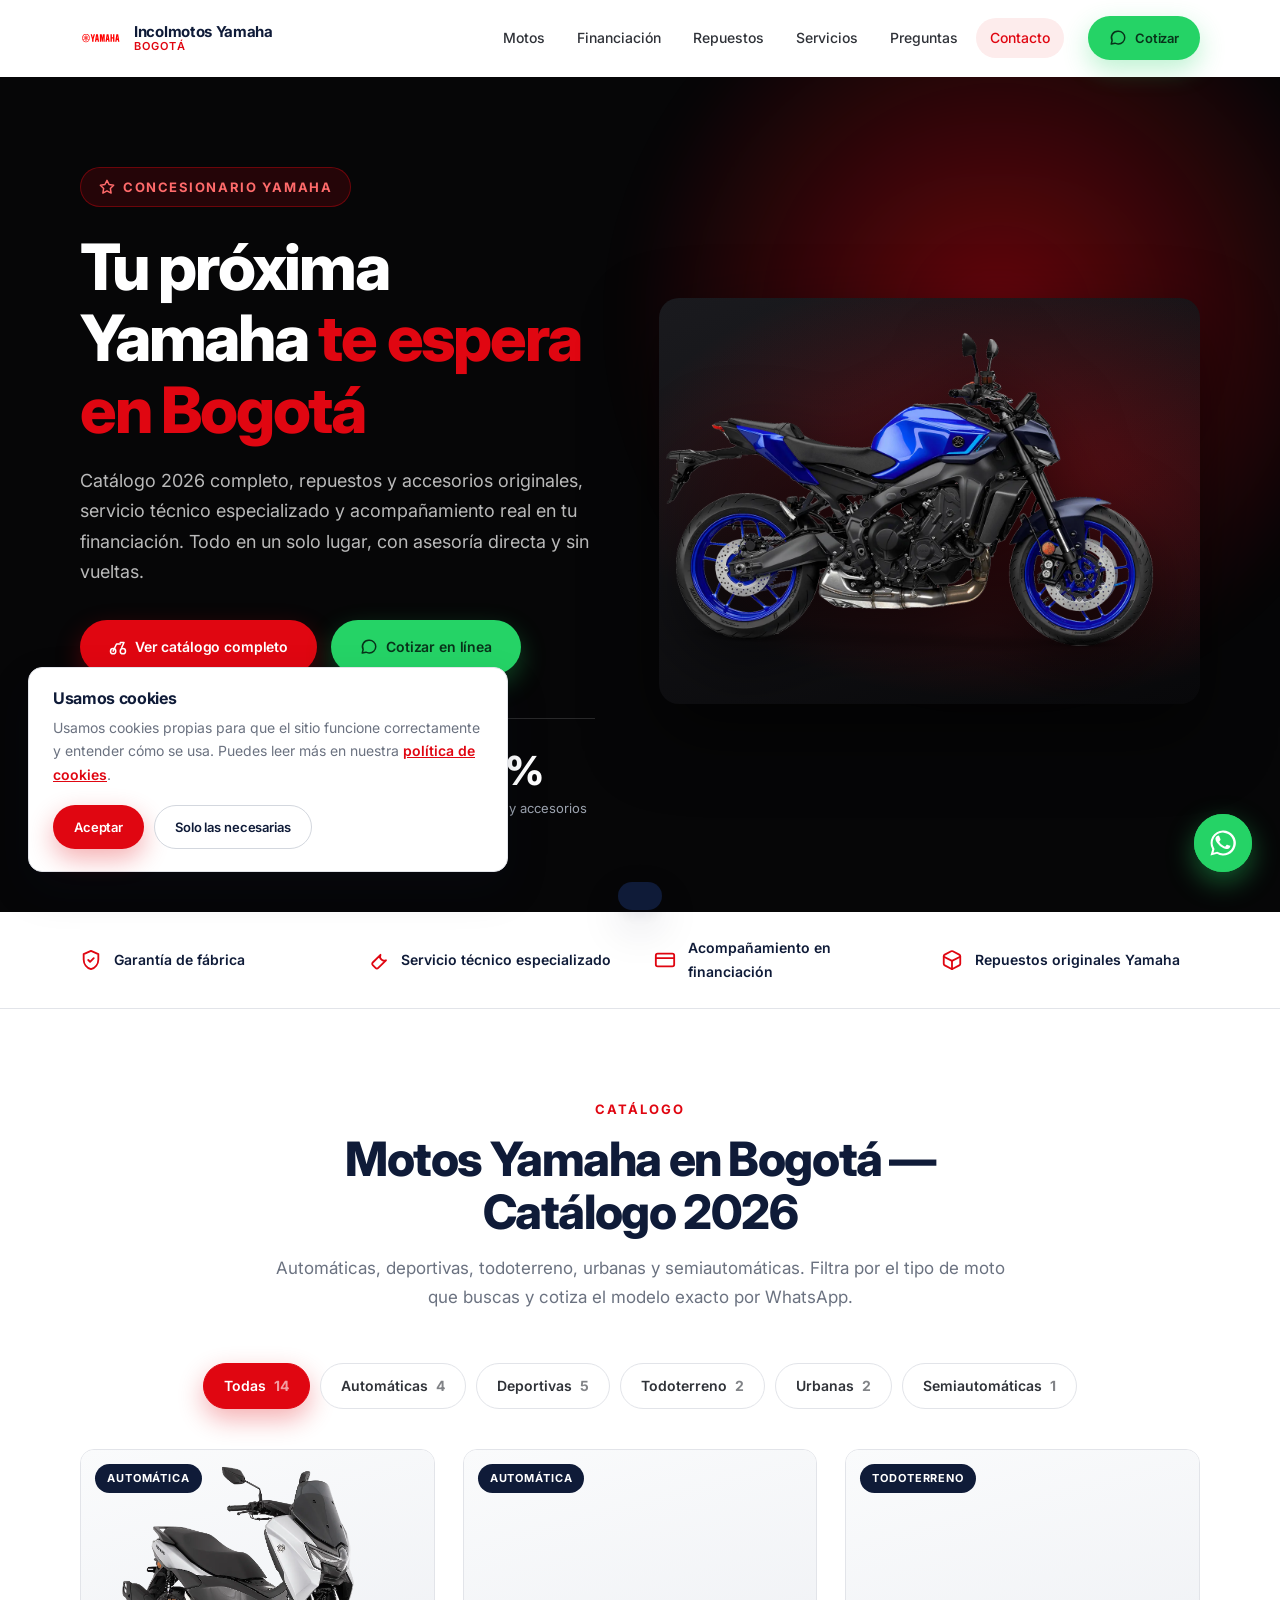
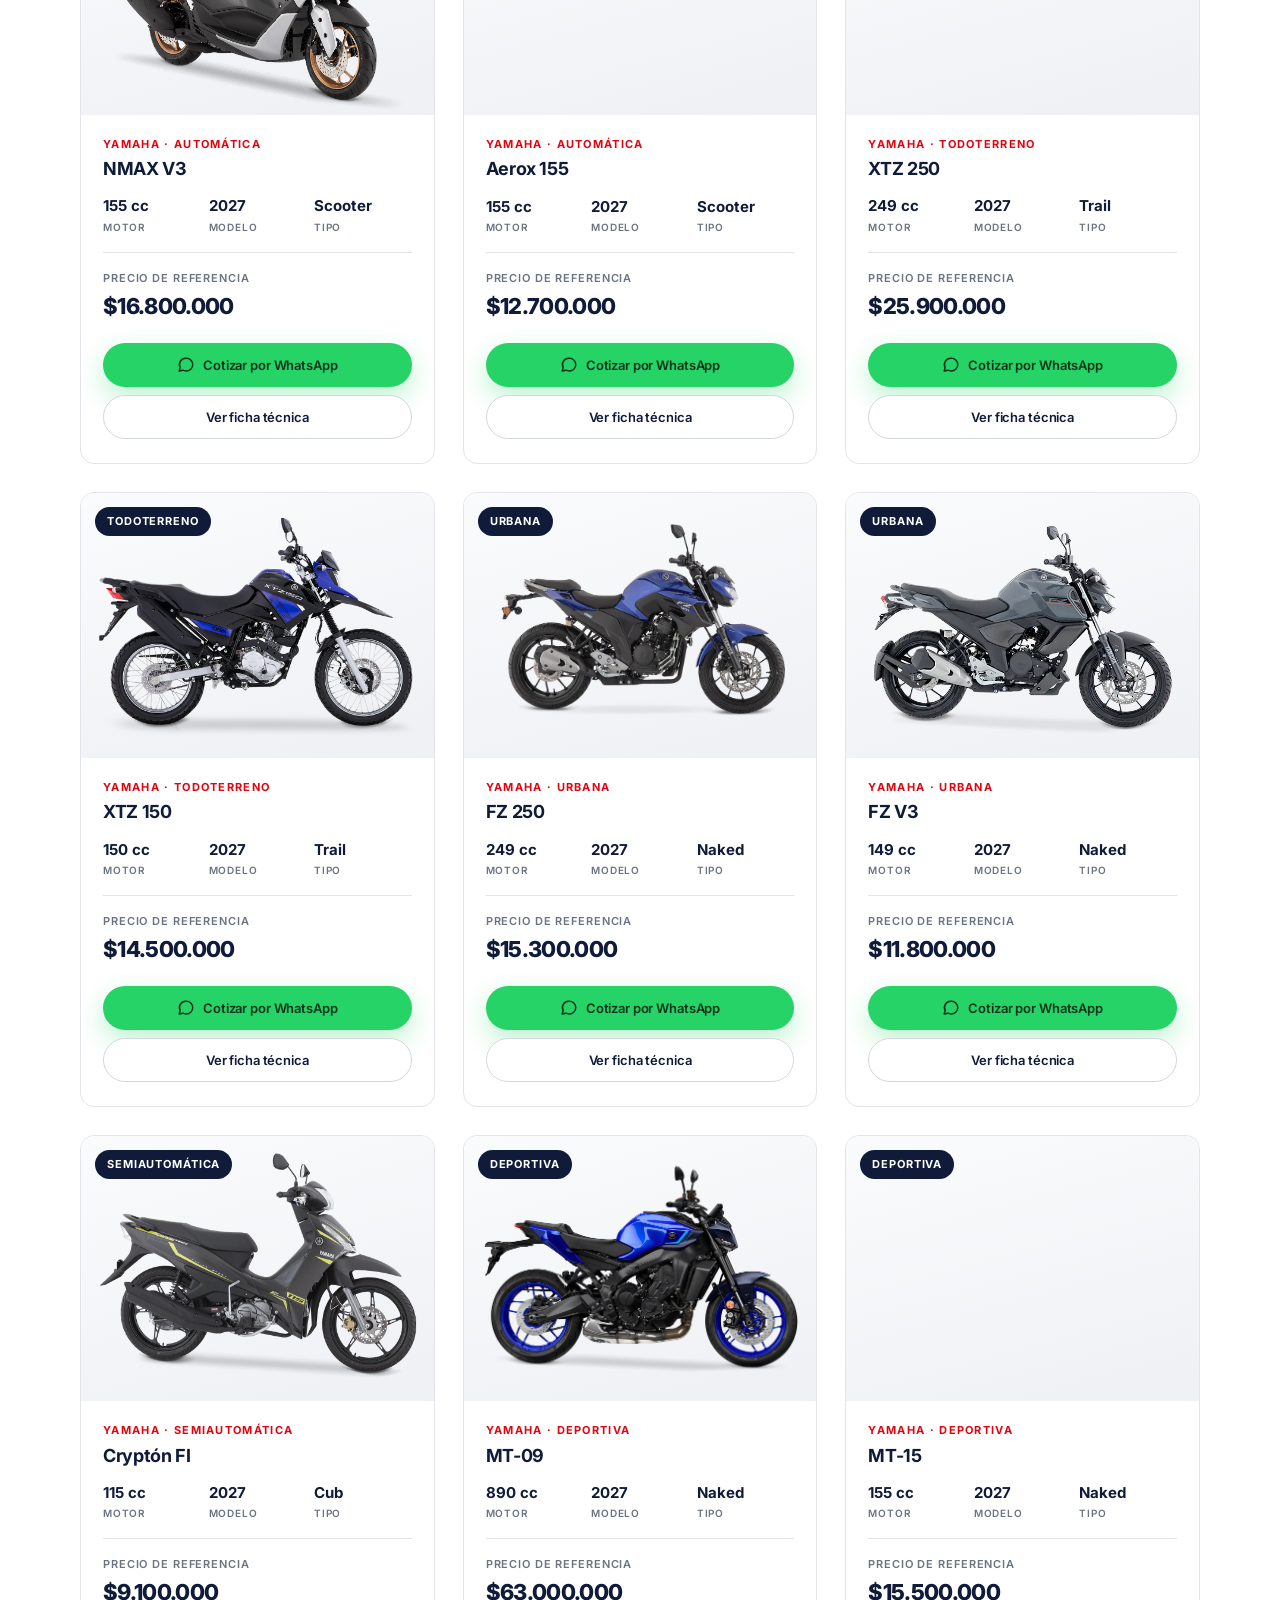
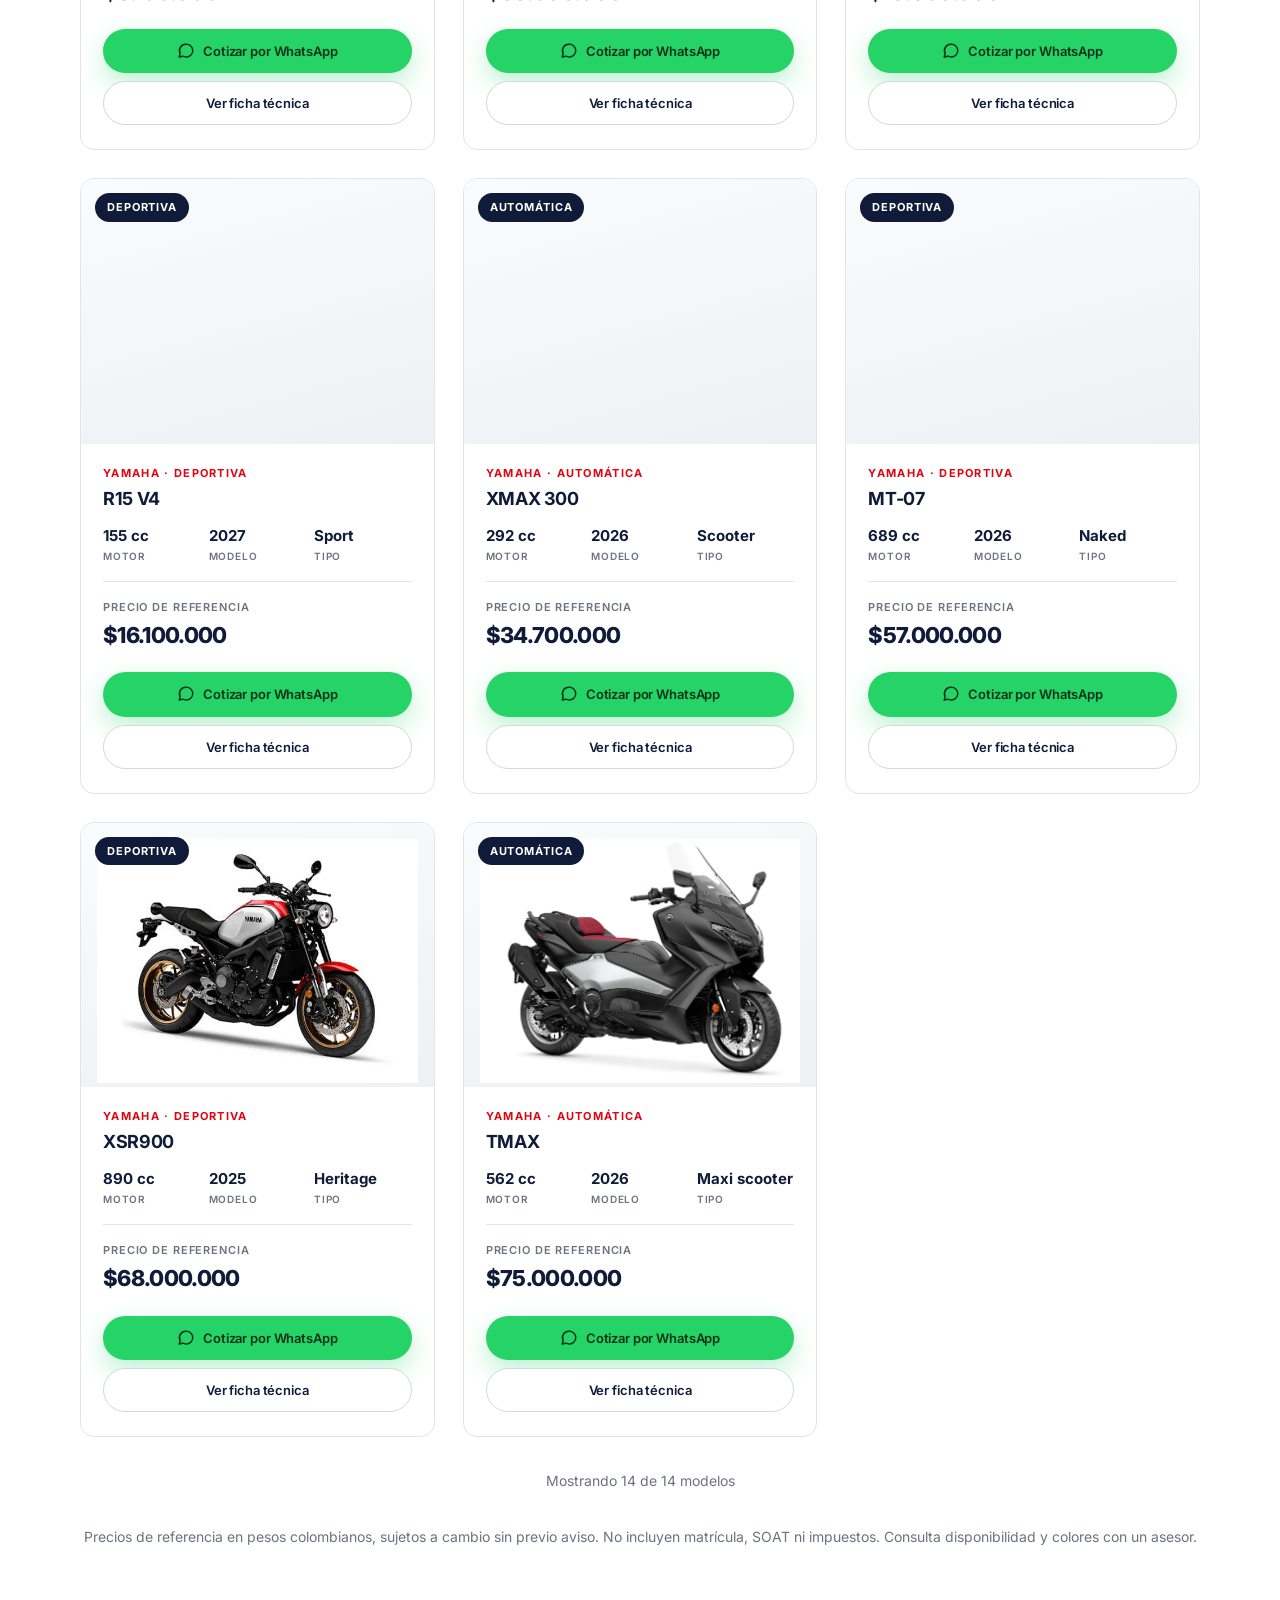
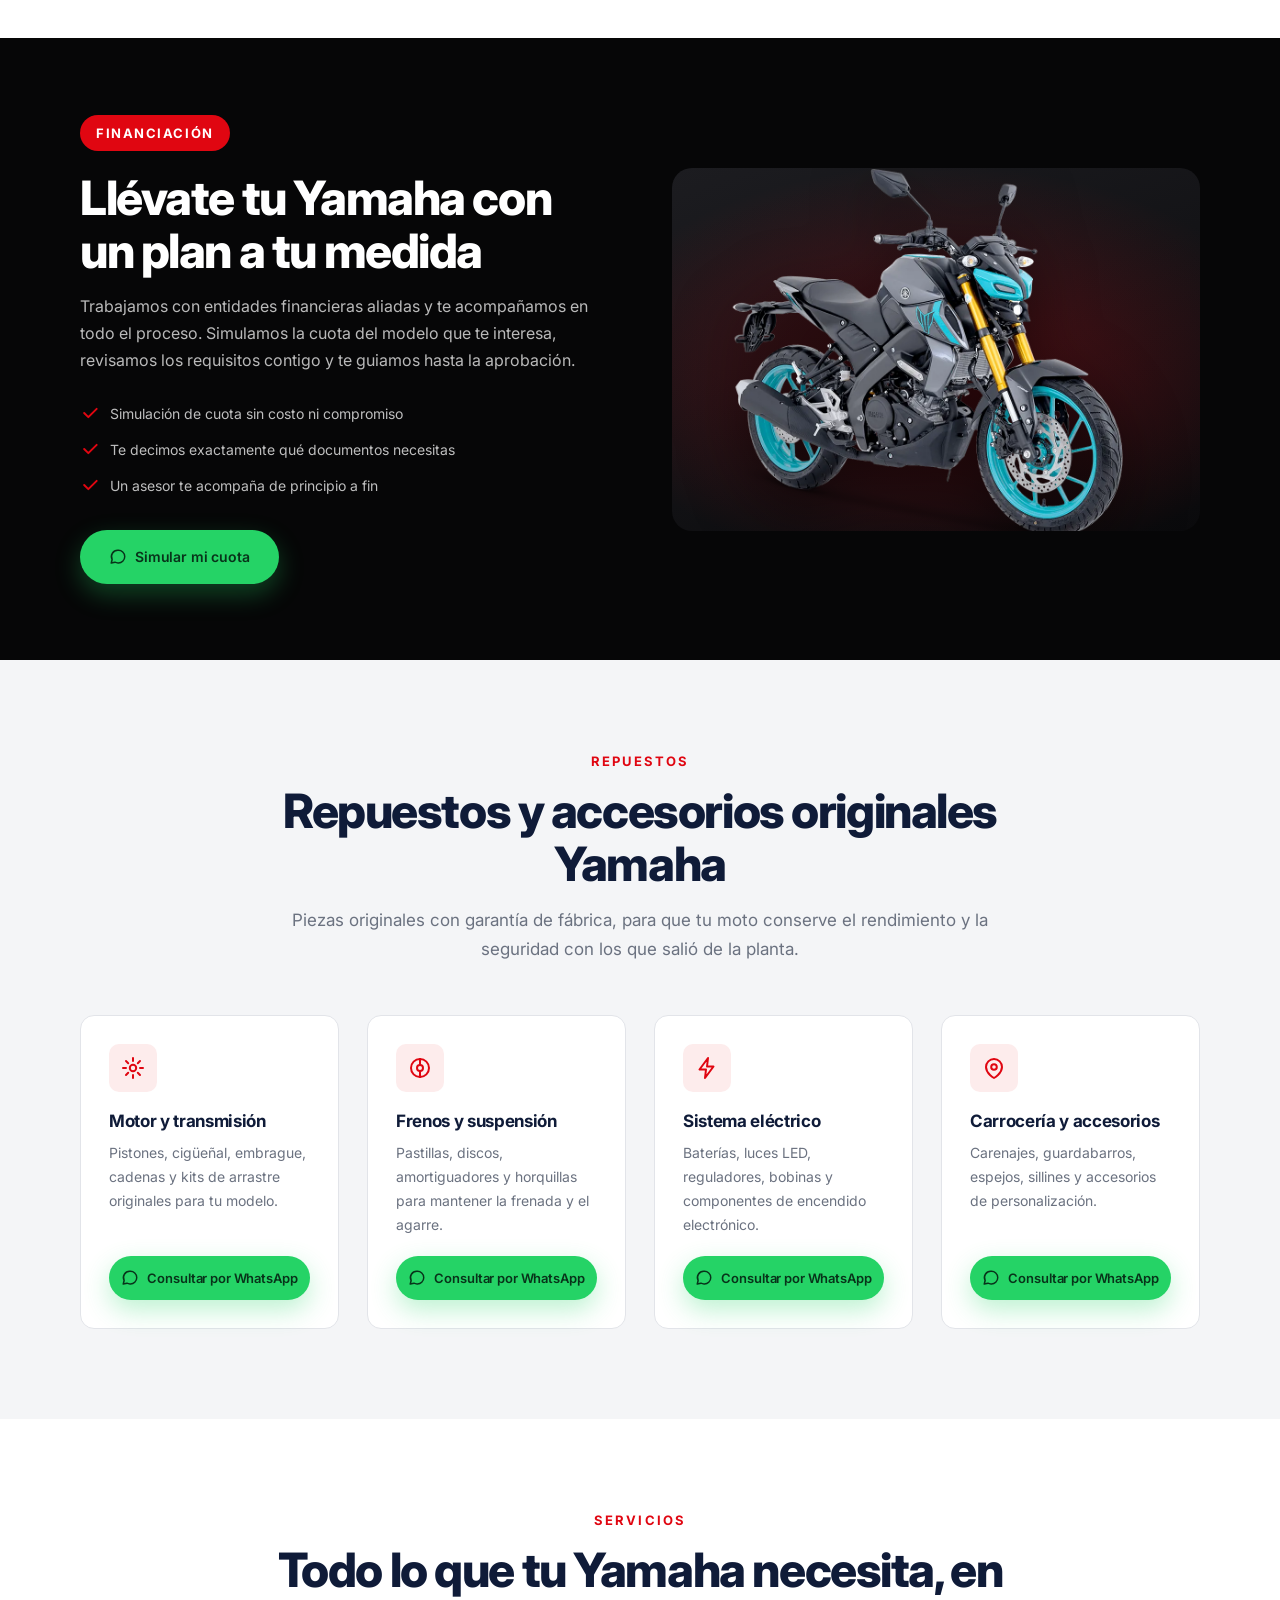
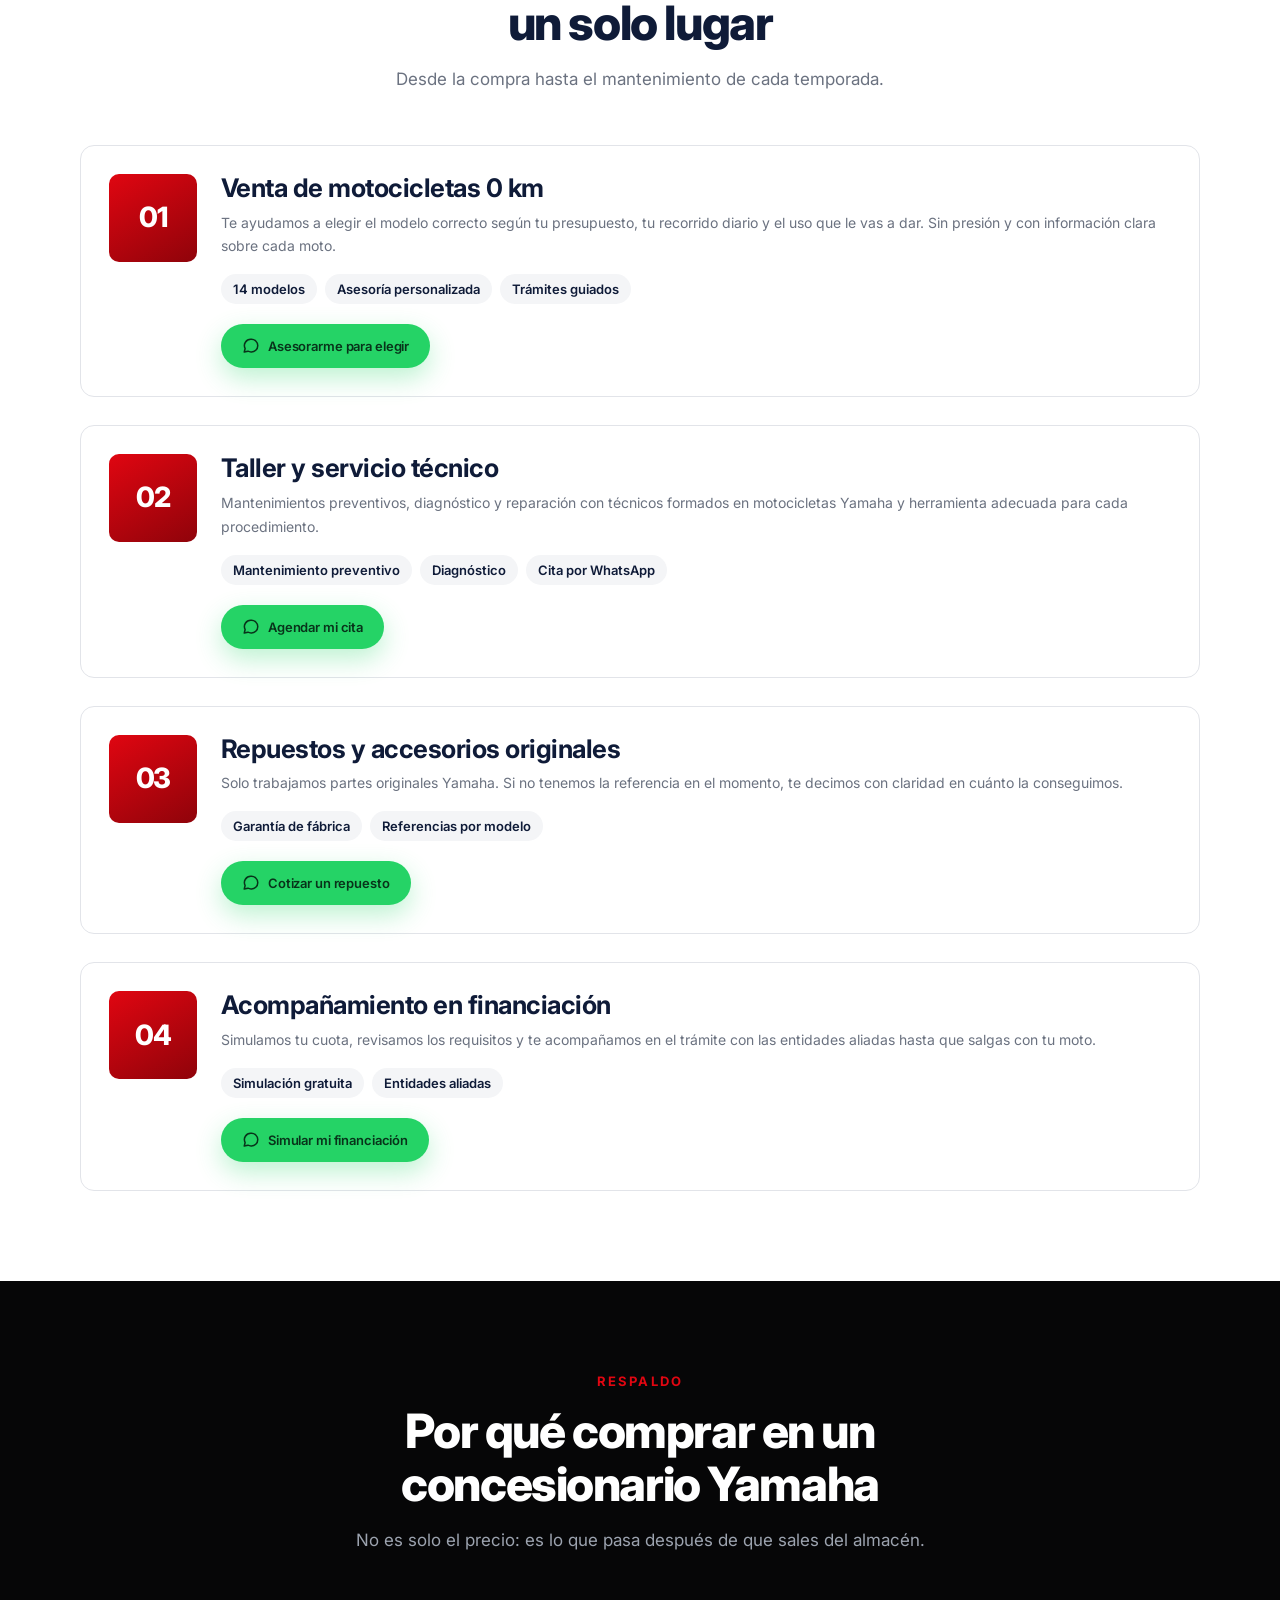
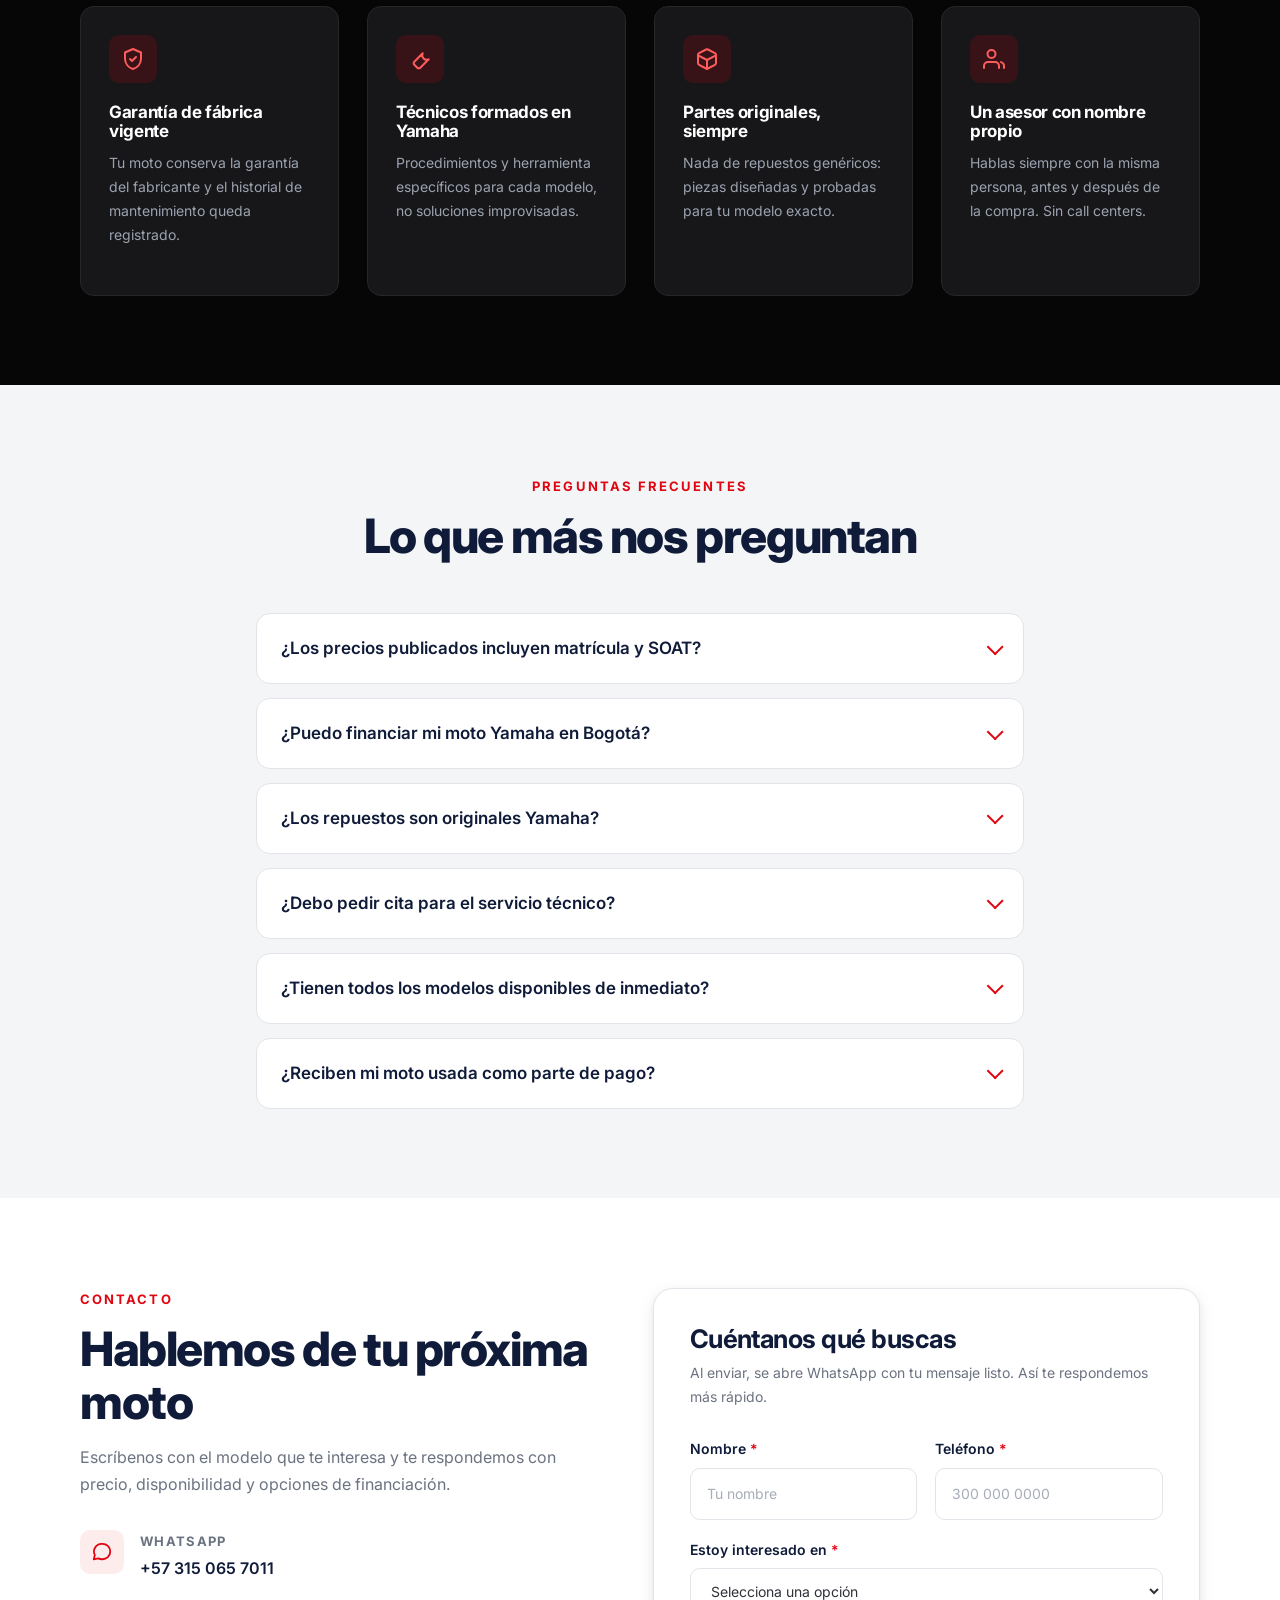
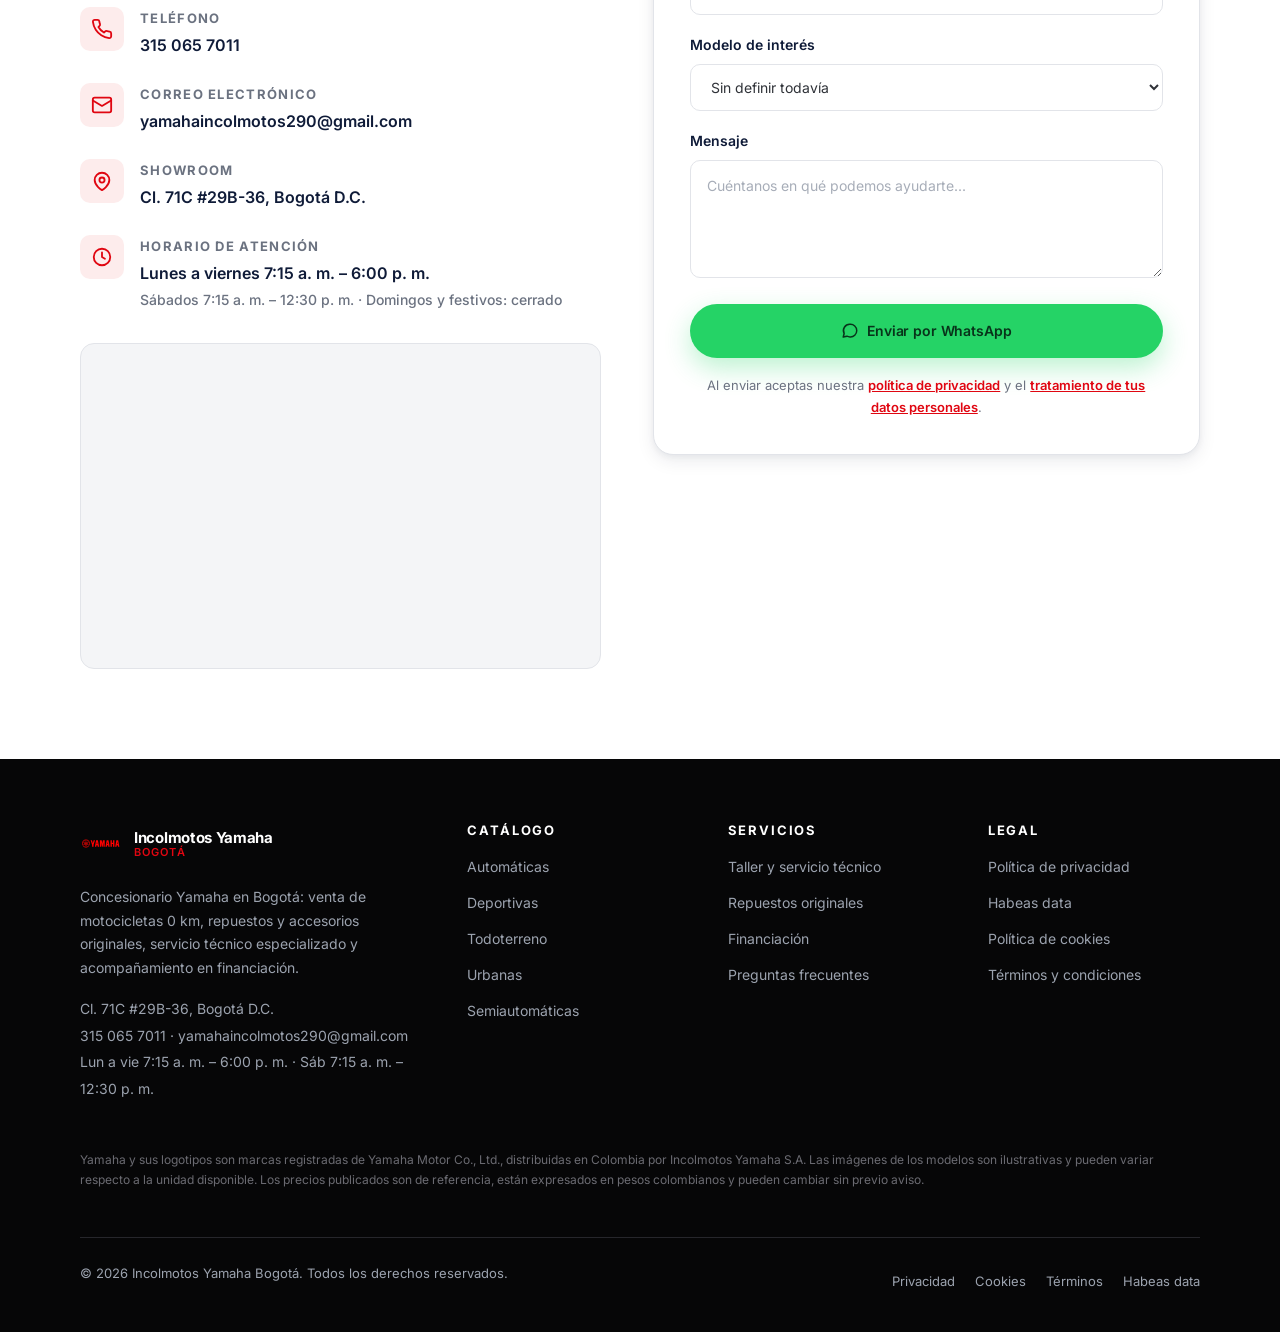
==== commit d053f6c5: "Fichas tecnicas en modal y CTA de WhatsApp unificados - Ficha tecnica por modelo: la tarjeta abre un" ====
--- a/index.html
+++ b/index.html
@@ -156,12 +156,12 @@
                 <li><a class="nav__link" href="#contacto">Contacto</a></li>
             </ul>
             <div class="nav__cta">
-                <a class="btn btn--primary" href="#contacto" data-wa="Hola, quiero cotizar una moto Yamaha en Bogotá.">Cotizar ahora</a>
+                <a class="btn btn--wa" href="https://wa.me/573150657011?text=Hola%2C%20quiero%20cotizar%20una%20moto%20Yamaha%20en%20Bogot%C3%A1." data-wa="Hola, quiero cotizar una moto Yamaha en Bogotá." target="_blank" rel="noopener"><svg viewBox="0 0 24 24" fill="none" stroke="currentColor" stroke-width="2" stroke-linecap="round" stroke-linejoin="round" aria-hidden="true"><path d="M21 11.5a8.4 8.4 0 0 1-9 8.4 8.9 8.9 0 0 1-4.1-1L3 20l1.2-4.6A8.4 8.4 0 0 1 12 3.1a8.4 8.4 0 0 1 9 8.4z"/></svg>Cotizar ahora</a>
             </div>
         </nav>
 
         <div class="header__cta">
-            <a class="btn btn--primary btn--sm" href="#contacto" data-wa="Hola, quiero cotizar una moto Yamaha en Bogotá.">Cotizar</a>
+            <a class="btn btn--wa btn--sm" href="https://wa.me/573150657011?text=Hola%2C%20quiero%20cotizar%20una%20moto%20Yamaha%20en%20Bogot%C3%A1." data-wa="Hola, quiero cotizar una moto Yamaha en Bogotá." target="_blank" rel="noopener"><svg viewBox="0 0 24 24" fill="none" stroke="currentColor" stroke-width="2" stroke-linecap="round" stroke-linejoin="round" aria-hidden="true"><path d="M21 11.5a8.4 8.4 0 0 1-9 8.4 8.9 8.9 0 0 1-4.1-1L3 20l1.2-4.6A8.4 8.4 0 0 1 12 3.1a8.4 8.4 0 0 1 9 8.4z"/></svg>Cotizar</a>
         </div>
     </div>
 </header>
@@ -190,7 +190,7 @@
                     <svg viewBox="0 0 24 24" fill="none" stroke="currentColor" stroke-width="2" stroke-linecap="round" stroke-linejoin="round" aria-hidden="true"><circle cx="5.5" cy="17.5" r="3.5"/><circle cx="18.5" cy="17.5" r="3.5"/><path d="M15 6h5l-3 6.5M5.5 17.5 10 8h5"/></svg>
                     Ver catálogo completo
                 </a>
-                <a class="btn btn--outline-light" href="#contacto" data-wa="Hola, quiero cotizar una moto Yamaha en Bogotá.">
+                <a class="btn btn--wa" href="https://wa.me/573150657011?text=Hola%2C%20quiero%20cotizar%20una%20moto%20Yamaha%20en%20Bogot%C3%A1." data-wa="Hola, quiero cotizar una moto Yamaha en Bogotá." target="_blank" rel="noopener">
                     <svg viewBox="0 0 24 24" fill="none" stroke="currentColor" stroke-width="2" stroke-linecap="round" stroke-linejoin="round" aria-hidden="true"><path d="M21 11.5a8.4 8.4 0 0 1-9 8.4 8.9 8.9 0 0 1-4.1-1L3 20l1.2-4.6A8.4 8.4 0 0 1 12 3.1a8.4 8.4 0 0 1 9 8.4z"/></svg>
                     Cotizar en línea
                 </a>
@@ -287,7 +287,10 @@
                     </dl>
                     <p class="moto-card__price"><small>Precio de referencia</small><b>$16.800.000</b></p>
                     <div class="moto-card__actions">
-                        <a class="btn btn--primary btn--sm btn--wide" href="#contacto" data-wa="Hola, me interesa la Yamaha NMAX V3 ($16.800.000). ¿Me das más información?">Cotizar por WhatsApp</a>
+                        <a class="btn btn--wa btn--sm btn--wide" href="https://wa.me/573150657011?text=Hola%2C%20me%20interesa%20la%20Yamaha%20NMAX%20V3%20(%2416.800.000).%20%C2%BFMe%20das%20m%C3%A1s%20informaci%C3%B3n%3F" data-wa="Hola, me interesa la Yamaha NMAX V3 ($16.800.000). ¿Me das más información?" target="_blank" rel="noopener">
+                            <svg viewBox="0 0 24 24" fill="none" stroke="currentColor" stroke-width="2" stroke-linecap="round" stroke-linejoin="round" aria-hidden="true"><path d="M21 11.5a8.4 8.4 0 0 1-9 8.4 8.9 8.9 0 0 1-4.1-1L3 20l1.2-4.6A8.4 8.4 0 0 1 12 3.1a8.4 8.4 0 0 1 9 8.4z"/></svg>
+                            Cotizar por WhatsApp
+                        </a>
                     </div>
                 </div>
             </article>
@@ -311,7 +314,10 @@
                     </dl>
                     <p class="moto-card__price"><small>Precio de referencia</small><b>$12.700.000</b></p>
                     <div class="moto-card__actions">
-                        <a class="btn btn--primary btn--sm btn--wide" href="#contacto" data-wa="Hola, me interesa la Yamaha Aerox 155 ($12.700.000). ¿Me das más información?">Cotizar por WhatsApp</a>
+                        <a class="btn btn--wa btn--sm btn--wide" href="https://wa.me/573150657011?text=Hola%2C%20me%20interesa%20la%20Yamaha%20Aerox%20155%20(%2412.700.000).%20%C2%BFMe%20das%20m%C3%A1s%20informaci%C3%B3n%3F" data-wa="Hola, me interesa la Yamaha Aerox 155 ($12.700.000). ¿Me das más información?" target="_blank" rel="noopener">
+                            <svg viewBox="0 0 24 24" fill="none" stroke="currentColor" stroke-width="2" stroke-linecap="round" stroke-linejoin="round" aria-hidden="true"><path d="M21 11.5a8.4 8.4 0 0 1-9 8.4 8.9 8.9 0 0 1-4.1-1L3 20l1.2-4.6A8.4 8.4 0 0 1 12 3.1a8.4 8.4 0 0 1 9 8.4z"/></svg>
+                            Cotizar por WhatsApp
+                        </a>
                     </div>
                 </div>
             </article>
@@ -335,7 +341,10 @@
                     </dl>
                     <p class="moto-card__price"><small>Precio de referencia</small><b>$25.900.000</b></p>
                     <div class="moto-card__actions">
-                        <a class="btn btn--primary btn--sm btn--wide" href="#contacto" data-wa="Hola, me interesa la Yamaha XTZ 250 ($25.900.000). ¿Me das más información?">Cotizar por WhatsApp</a>
+                        <a class="btn btn--wa btn--sm btn--wide" href="https://wa.me/573150657011?text=Hola%2C%20me%20interesa%20la%20Yamaha%20XTZ%20250%20(%2425.900.000).%20%C2%BFMe%20das%20m%C3%A1s%20informaci%C3%B3n%3F" data-wa="Hola, me interesa la Yamaha XTZ 250 ($25.900.000). ¿Me das más información?" target="_blank" rel="noopener">
+                            <svg viewBox="0 0 24 24" fill="none" stroke="currentColor" stroke-width="2" stroke-linecap="round" stroke-linejoin="round" aria-hidden="true"><path d="M21 11.5a8.4 8.4 0 0 1-9 8.4 8.9 8.9 0 0 1-4.1-1L3 20l1.2-4.6A8.4 8.4 0 0 1 12 3.1a8.4 8.4 0 0 1 9 8.4z"/></svg>
+                            Cotizar por WhatsApp
+                        </a>
                     </div>
                 </div>
             </article>
@@ -359,7 +368,10 @@
                     </dl>
                     <p class="moto-card__price"><small>Precio de referencia</small><b>$14.500.000</b></p>
                     <div class="moto-card__actions">
-                        <a class="btn btn--primary btn--sm btn--wide" href="#contacto" data-wa="Hola, me interesa la Yamaha XTZ 150 ($14.500.000). ¿Me das más información?">Cotizar por WhatsApp</a>
+                        <a class="btn btn--wa btn--sm btn--wide" href="https://wa.me/573150657011?text=Hola%2C%20me%20interesa%20la%20Yamaha%20XTZ%20150%20(%2414.500.000).%20%C2%BFMe%20das%20m%C3%A1s%20informaci%C3%B3n%3F" data-wa="Hola, me interesa la Yamaha XTZ 150 ($14.500.000). ¿Me das más información?" target="_blank" rel="noopener">
+                            <svg viewBox="0 0 24 24" fill="none" stroke="currentColor" stroke-width="2" stroke-linecap="round" stroke-linejoin="round" aria-hidden="true"><path d="M21 11.5a8.4 8.4 0 0 1-9 8.4 8.9 8.9 0 0 1-4.1-1L3 20l1.2-4.6A8.4 8.4 0 0 1 12 3.1a8.4 8.4 0 0 1 9 8.4z"/></svg>
+                            Cotizar por WhatsApp
+                        </a>
                     </div>
                 </div>
             </article>
@@ -383,7 +395,10 @@
                     </dl>
                     <p class="moto-card__price"><small>Precio de referencia</small><b>$15.300.000</b></p>
                     <div class="moto-card__actions">
-                        <a class="btn btn--primary btn--sm btn--wide" href="#contacto" data-wa="Hola, me interesa la Yamaha FZ 250 ($15.300.000). ¿Me das más información?">Cotizar por WhatsApp</a>
+                        <a class="btn btn--wa btn--sm btn--wide" href="https://wa.me/573150657011?text=Hola%2C%20me%20interesa%20la%20Yamaha%20FZ%20250%20(%2415.300.000).%20%C2%BFMe%20das%20m%C3%A1s%20informaci%C3%B3n%3F" data-wa="Hola, me interesa la Yamaha FZ 250 ($15.300.000). ¿Me das más información?" target="_blank" rel="noopener">
+                            <svg viewBox="0 0 24 24" fill="none" stroke="currentColor" stroke-width="2" stroke-linecap="round" stroke-linejoin="round" aria-hidden="true"><path d="M21 11.5a8.4 8.4 0 0 1-9 8.4 8.9 8.9 0 0 1-4.1-1L3 20l1.2-4.6A8.4 8.4 0 0 1 12 3.1a8.4 8.4 0 0 1 9 8.4z"/></svg>
+                            Cotizar por WhatsApp
+                        </a>
                     </div>
                 </div>
             </article>
@@ -407,7 +422,10 @@
                     </dl>
                     <p class="moto-card__price"><small>Precio de referencia</small><b>$11.800.000</b></p>
                     <div class="moto-card__actions">
-                        <a class="btn btn--primary btn--sm btn--wide" href="#contacto" data-wa="Hola, me interesa la Yamaha FZ V3 ($11.800.000). ¿Me das más información?">Cotizar por WhatsApp</a>
+                        <a class="btn btn--wa btn--sm btn--wide" href="https://wa.me/573150657011?text=Hola%2C%20me%20interesa%20la%20Yamaha%20FZ%20V3%20(%2411.800.000).%20%C2%BFMe%20das%20m%C3%A1s%20informaci%C3%B3n%3F" data-wa="Hola, me interesa la Yamaha FZ V3 ($11.800.000). ¿Me das más información?" target="_blank" rel="noopener">
+                            <svg viewBox="0 0 24 24" fill="none" stroke="currentColor" stroke-width="2" stroke-linecap="round" stroke-linejoin="round" aria-hidden="true"><path d="M21 11.5a8.4 8.4 0 0 1-9 8.4 8.9 8.9 0 0 1-4.1-1L3 20l1.2-4.6A8.4 8.4 0 0 1 12 3.1a8.4 8.4 0 0 1 9 8.4z"/></svg>
+                            Cotizar por WhatsApp
+                        </a>
                     </div>
                 </div>
             </article>
@@ -431,7 +449,10 @@
                     </dl>
                     <p class="moto-card__price"><small>Precio de referencia</small><b>$9.100.000</b></p>
                     <div class="moto-card__actions">
-                        <a class="btn btn--primary btn--sm btn--wide" href="#contacto" data-wa="Hola, me interesa la Yamaha Cryptón FI ($9.100.000). ¿Me das más información?">Cotizar por WhatsApp</a>
+                        <a class="btn btn--wa btn--sm btn--wide" href="https://wa.me/573150657011?text=Hola%2C%20me%20interesa%20la%20Yamaha%20Crypt%C3%B3n%20FI%20(%249.100.000).%20%C2%BFMe%20das%20m%C3%A1s%20informaci%C3%B3n%3F" data-wa="Hola, me interesa la Yamaha Cryptón FI ($9.100.000). ¿Me das más información?" target="_blank" rel="noopener">
+                            <svg viewBox="0 0 24 24" fill="none" stroke="currentColor" stroke-width="2" stroke-linecap="round" stroke-linejoin="round" aria-hidden="true"><path d="M21 11.5a8.4 8.4 0 0 1-9 8.4 8.9 8.9 0 0 1-4.1-1L3 20l1.2-4.6A8.4 8.4 0 0 1 12 3.1a8.4 8.4 0 0 1 9 8.4z"/></svg>
+                            Cotizar por WhatsApp
+                        </a>
                     </div>
                 </div>
             </article>
@@ -455,7 +476,10 @@
                     </dl>
                     <p class="moto-card__price"><small>Precio de referencia</small><b>$63.000.000</b></p>
                     <div class="moto-card__actions">
-                        <a class="btn btn--primary btn--sm btn--wide" href="#contacto" data-wa="Hola, me interesa la Yamaha MT-09 ($63.000.000). ¿Me das más información?">Cotizar por WhatsApp</a>
+                        <a class="btn btn--wa btn--sm btn--wide" href="https://wa.me/573150657011?text=Hola%2C%20me%20interesa%20la%20Yamaha%20MT-09%20(%2463.000.000).%20%C2%BFMe%20das%20m%C3%A1s%20informaci%C3%B3n%3F" data-wa="Hola, me interesa la Yamaha MT-09 ($63.000.000). ¿Me das más información?" target="_blank" rel="noopener">
+                            <svg viewBox="0 0 24 24" fill="none" stroke="currentColor" stroke-width="2" stroke-linecap="round" stroke-linejoin="round" aria-hidden="true"><path d="M21 11.5a8.4 8.4 0 0 1-9 8.4 8.9 8.9 0 0 1-4.1-1L3 20l1.2-4.6A8.4 8.4 0 0 1 12 3.1a8.4 8.4 0 0 1 9 8.4z"/></svg>
+                            Cotizar por WhatsApp
+                        </a>
                     </div>
                 </div>
             </article>
@@ -479,7 +503,10 @@
                     </dl>
                     <p class="moto-card__price"><small>Precio de referencia</small><b>$15.500.000</b></p>
                     <div class="moto-card__actions">
-                        <a class="btn btn--primary btn--sm btn--wide" href="#contacto" data-wa="Hola, me interesa la Yamaha MT-15 ($15.500.000). ¿Me das más información?">Cotizar por WhatsApp</a>
+                        <a class="btn btn--wa btn--sm btn--wide" href="https://wa.me/573150657011?text=Hola%2C%20me%20interesa%20la%20Yamaha%20MT-15%20(%2415.500.000).%20%C2%BFMe%20das%20m%C3%A1s%20informaci%C3%B3n%3F" data-wa="Hola, me interesa la Yamaha MT-15 ($15.500.000). ¿Me das más información?" target="_blank" rel="noopener">
+                            <svg viewBox="0 0 24 24" fill="none" stroke="currentColor" stroke-width="2" stroke-linecap="round" stroke-linejoin="round" aria-hidden="true"><path d="M21 11.5a8.4 8.4 0 0 1-9 8.4 8.9 8.9 0 0 1-4.1-1L3 20l1.2-4.6A8.4 8.4 0 0 1 12 3.1a8.4 8.4 0 0 1 9 8.4z"/></svg>
+                            Cotizar por WhatsApp
+                        </a>
                     </div>
                 </div>
             </article>
@@ -503,7 +530,10 @@
                     </dl>
                     <p class="moto-card__price"><small>Precio de referencia</small><b>$16.100.000</b></p>
                     <div class="moto-card__actions">
-                        <a class="btn btn--primary btn--sm btn--wide" href="#contacto" data-wa="Hola, me interesa la Yamaha R15 V4 ($16.100.000). ¿Me das más información?">Cotizar por WhatsApp</a>
+                        <a class="btn btn--wa btn--sm btn--wide" href="https://wa.me/573150657011?text=Hola%2C%20me%20interesa%20la%20Yamaha%20R15%20V4%20(%2416.100.000).%20%C2%BFMe%20das%20m%C3%A1s%20informaci%C3%B3n%3F" data-wa="Hola, me interesa la Yamaha R15 V4 ($16.100.000). ¿Me das más información?" target="_blank" rel="noopener">
+                            <svg viewBox="0 0 24 24" fill="none" stroke="currentColor" stroke-width="2" stroke-linecap="round" stroke-linejoin="round" aria-hidden="true"><path d="M21 11.5a8.4 8.4 0 0 1-9 8.4 8.9 8.9 0 0 1-4.1-1L3 20l1.2-4.6A8.4 8.4 0 0 1 12 3.1a8.4 8.4 0 0 1 9 8.4z"/></svg>
+                            Cotizar por WhatsApp
+                        </a>
                     </div>
                 </div>
             </article>
@@ -527,7 +557,10 @@
                     </dl>
                     <p class="moto-card__price"><small>Precio de referencia</small><b>$34.700.000</b></p>
                     <div class="moto-card__actions">
-                        <a class="btn btn--primary btn--sm btn--wide" href="#contacto" data-wa="Hola, me interesa la Yamaha XMAX 300 ($34.700.000). ¿Me das más información?">Cotizar por WhatsApp</a>
+                        <a class="btn btn--wa btn--sm btn--wide" href="https://wa.me/573150657011?text=Hola%2C%20me%20interesa%20la%20Yamaha%20XMAX%20300%20(%2434.700.000).%20%C2%BFMe%20das%20m%C3%A1s%20informaci%C3%B3n%3F" data-wa="Hola, me interesa la Yamaha XMAX 300 ($34.700.000). ¿Me das más información?" target="_blank" rel="noopener">
+                            <svg viewBox="0 0 24 24" fill="none" stroke="currentColor" stroke-width="2" stroke-linecap="round" stroke-linejoin="round" aria-hidden="true"><path d="M21 11.5a8.4 8.4 0 0 1-9 8.4 8.9 8.9 0 0 1-4.1-1L3 20l1.2-4.6A8.4 8.4 0 0 1 12 3.1a8.4 8.4 0 0 1 9 8.4z"/></svg>
+                            Cotizar por WhatsApp
+                        </a>
                     </div>
                 </div>
             </article>
@@ -551,7 +584,10 @@
                     </dl>
                     <p class="moto-card__price"><small>Precio de referencia</small><b>$57.000.000</b></p>
                     <div class="moto-card__actions">
-                        <a class="btn btn--primary btn--sm btn--wide" href="#contacto" data-wa="Hola, me interesa la Yamaha MT-07 ($57.000.000). ¿Me das más información?">Cotizar por WhatsApp</a>
+                        <a class="btn btn--wa btn--sm btn--wide" href="https://wa.me/573150657011?text=Hola%2C%20me%20interesa%20la%20Yamaha%20MT-07%20(%2457.000.000).%20%C2%BFMe%20das%20m%C3%A1s%20informaci%C3%B3n%3F" data-wa="Hola, me interesa la Yamaha MT-07 ($57.000.000). ¿Me das más información?" target="_blank" rel="noopener">
+                            <svg viewBox="0 0 24 24" fill="none" stroke="currentColor" stroke-width="2" stroke-linecap="round" stroke-linejoin="round" aria-hidden="true"><path d="M21 11.5a8.4 8.4 0 0 1-9 8.4 8.9 8.9 0 0 1-4.1-1L3 20l1.2-4.6A8.4 8.4 0 0 1 12 3.1a8.4 8.4 0 0 1 9 8.4z"/></svg>
+                            Cotizar por WhatsApp
+                        </a>
                     </div>
                 </div>
             </article>
@@ -575,7 +611,10 @@
                     </dl>
                     <p class="moto-card__price"><small>Precio de referencia</small><b>$68.000.000</b></p>
                     <div class="moto-card__actions">
-                        <a class="btn btn--primary btn--sm btn--wide" href="#contacto" data-wa="Hola, me interesa la Yamaha XSR900 ($68.000.000). ¿Me das más información?">Cotizar por WhatsApp</a>
+                        <a class="btn btn--wa btn--sm btn--wide" href="https://wa.me/573150657011?text=Hola%2C%20me%20interesa%20la%20Yamaha%20XSR900%20(%2468.000.000).%20%C2%BFMe%20das%20m%C3%A1s%20informaci%C3%B3n%3F" data-wa="Hola, me interesa la Yamaha XSR900 ($68.000.000). ¿Me das más información?" target="_blank" rel="noopener">
+                            <svg viewBox="0 0 24 24" fill="none" stroke="currentColor" stroke-width="2" stroke-linecap="round" stroke-linejoin="round" aria-hidden="true"><path d="M21 11.5a8.4 8.4 0 0 1-9 8.4 8.9 8.9 0 0 1-4.1-1L3 20l1.2-4.6A8.4 8.4 0 0 1 12 3.1a8.4 8.4 0 0 1 9 8.4z"/></svg>
+                            Cotizar por WhatsApp
+                        </a>
                     </div>
                 </div>
             </article>
@@ -599,7 +638,10 @@
                     </dl>
                     <p class="moto-card__price"><small>Precio de referencia</small><b>$75.000.000</b></p>
                     <div class="moto-card__actions">
-                        <a class="btn btn--primary btn--sm btn--wide" href="#contacto" data-wa="Hola, me interesa la Yamaha TMAX ($75.000.000). ¿Me das más información?">Cotizar por WhatsApp</a>
+                        <a class="btn btn--wa btn--sm btn--wide" href="https://wa.me/573150657011?text=Hola%2C%20me%20interesa%20la%20Yamaha%20TMAX%20(%2475.000.000).%20%C2%BFMe%20das%20m%C3%A1s%20informaci%C3%B3n%3F" data-wa="Hola, me interesa la Yamaha TMAX ($75.000.000). ¿Me das más información?" target="_blank" rel="noopener">
+                            <svg viewBox="0 0 24 24" fill="none" stroke="currentColor" stroke-width="2" stroke-linecap="round" stroke-linejoin="round" aria-hidden="true"><path d="M21 11.5a8.4 8.4 0 0 1-9 8.4 8.9 8.9 0 0 1-4.1-1L3 20l1.2-4.6A8.4 8.4 0 0 1 12 3.1a8.4 8.4 0 0 1 9 8.4z"/></svg>
+                            Cotizar por WhatsApp
+                        </a>
                     </div>
                 </div>
             </article>
@@ -640,7 +682,7 @@
                     Un asesor te acompaña de principio a fin
                 </li>
             </ul>
-            <a class="btn btn--light" href="#contacto" data-wa="Hola, quiero información sobre financiación para una moto Yamaha en Bogotá.">Simular mi cuota</a>
+            <a class="btn btn--wa" href="https://wa.me/573150657011?text=Hola%2C%20quiero%20informaci%C3%B3n%20sobre%20financiaci%C3%B3n%20para%20una%20moto%20Yamaha%20en%20Bogot%C3%A1." data-wa="Hola, quiero información sobre financiación para una moto Yamaha en Bogotá." target="_blank" rel="noopener"><svg viewBox="0 0 24 24" fill="none" stroke="currentColor" stroke-width="2" stroke-linecap="round" stroke-linejoin="round" aria-hidden="true"><path d="M21 11.5a8.4 8.4 0 0 1-9 8.4 8.9 8.9 0 0 1-4.1-1L3 20l1.2-4.6A8.4 8.4 0 0 1 12 3.1a8.4 8.4 0 0 1 9 8.4z"/></svg>Simular mi cuota</a>
         </div>
 
         <div class="promo__media">
@@ -671,7 +713,7 @@
                 </div>
                 <h3>Motor y transmisión</h3>
                 <p>Pistones, cigüeñal, embrague, cadenas y kits de arrastre originales para tu modelo.</p>
-                <a class="card__link" href="#contacto" data-wa="Hola, busco repuestos de motor o transmisión para mi Yamaha.">Consultar disponibilidad →</a>
+                <a class="btn btn--wa btn--sm card__cta" href="https://wa.me/573150657011?text=Hola%2C%20busco%20repuestos%20de%20motor%20o%20transmisi%C3%B3n%20para%20mi%20Yamaha." data-wa="Hola, busco repuestos de motor o transmisión para mi Yamaha." target="_blank" rel="noopener"><svg viewBox="0 0 24 24" fill="none" stroke="currentColor" stroke-width="2" stroke-linecap="round" stroke-linejoin="round" aria-hidden="true"><path d="M21 11.5a8.4 8.4 0 0 1-9 8.4 8.9 8.9 0 0 1-4.1-1L3 20l1.2-4.6A8.4 8.4 0 0 1 12 3.1a8.4 8.4 0 0 1 9 8.4z"/></svg>Consultar por WhatsApp</a>
             </article>
 
             <article class="card reveal">
@@ -680,7 +722,7 @@
                 </div>
                 <h3>Frenos y suspensión</h3>
                 <p>Pastillas, discos, amortiguadores y horquillas para mantener la frenada y el agarre.</p>
-                <a class="card__link" href="#contacto" data-wa="Hola, busco repuestos de frenos o suspensión para mi Yamaha.">Consultar disponibilidad →</a>
+                <a class="btn btn--wa btn--sm card__cta" href="https://wa.me/573150657011?text=Hola%2C%20busco%20repuestos%20de%20frenos%20o%20suspensi%C3%B3n%20para%20mi%20Yamaha." data-wa="Hola, busco repuestos de frenos o suspensión para mi Yamaha." target="_blank" rel="noopener"><svg viewBox="0 0 24 24" fill="none" stroke="currentColor" stroke-width="2" stroke-linecap="round" stroke-linejoin="round" aria-hidden="true"><path d="M21 11.5a8.4 8.4 0 0 1-9 8.4 8.9 8.9 0 0 1-4.1-1L3 20l1.2-4.6A8.4 8.4 0 0 1 12 3.1a8.4 8.4 0 0 1 9 8.4z"/></svg>Consultar por WhatsApp</a>
             </article>
 
             <article class="card reveal">
@@ -689,7 +731,7 @@
                 </div>
                 <h3>Sistema eléctrico</h3>
                 <p>Baterías, luces LED, reguladores, bobinas y componentes de encendido electrónico.</p>
-                <a class="card__link" href="#contacto" data-wa="Hola, busco repuestos del sistema eléctrico para mi Yamaha.">Consultar disponibilidad →</a>
+                <a class="btn btn--wa btn--sm card__cta" href="https://wa.me/573150657011?text=Hola%2C%20busco%20repuestos%20del%20sistema%20el%C3%A9ctrico%20para%20mi%20Yamaha." data-wa="Hola, busco repuestos del sistema eléctrico para mi Yamaha." target="_blank" rel="noopener"><svg viewBox="0 0 24 24" fill="none" stroke="currentColor" stroke-width="2" stroke-linecap="round" stroke-linejoin="round" aria-hidden="true"><path d="M21 11.5a8.4 8.4 0 0 1-9 8.4 8.9 8.9 0 0 1-4.1-1L3 20l1.2-4.6A8.4 8.4 0 0 1 12 3.1a8.4 8.4 0 0 1 9 8.4z"/></svg>Consultar por WhatsApp</a>
             </article>
 
             <article class="card reveal">
@@ -698,7 +740,7 @@
                 </div>
                 <h3>Carrocería y accesorios</h3>
                 <p>Carenajes, guardabarros, espejos, sillines y accesorios de personalización.</p>
-                <a class="card__link" href="#contacto" data-wa="Hola, busco accesorios o partes de carrocería para mi Yamaha.">Consultar disponibilidad →</a>
+                <a class="btn btn--wa btn--sm card__cta" href="https://wa.me/573150657011?text=Hola%2C%20busco%20accesorios%20o%20partes%20de%20carrocer%C3%ADa%20para%20mi%20Yamaha." data-wa="Hola, busco accesorios o partes de carrocería para mi Yamaha." target="_blank" rel="noopener"><svg viewBox="0 0 24 24" fill="none" stroke="currentColor" stroke-width="2" stroke-linecap="round" stroke-linejoin="round" aria-hidden="true"><path d="M21 11.5a8.4 8.4 0 0 1-9 8.4 8.9 8.9 0 0 1-4.1-1L3 20l1.2-4.6A8.4 8.4 0 0 1 12 3.1a8.4 8.4 0 0 1 9 8.4z"/></svg>Consultar por WhatsApp</a>
             </article>
         </div>
     </div>
@@ -725,6 +767,7 @@
                     <ul class="service__tags">
                         <li>14 modelos</li><li>Asesoría personalizada</li><li>Trámites guiados</li>
                     </ul>
+                    <a class="btn btn--wa btn--sm service__cta" href="https://wa.me/573150657011?text=Hola%2C%20quiero%20asesor%C3%ADa%20para%20elegir%20una%20moto%20Yamaha%200%20km%20en%20Bogot%C3%A1." data-wa="Hola, quiero asesoría para elegir una moto Yamaha 0 km en Bogotá." target="_blank" rel="noopener"><svg viewBox="0 0 24 24" fill="none" stroke="currentColor" stroke-width="2" stroke-linecap="round" stroke-linejoin="round" aria-hidden="true"><path d="M21 11.5a8.4 8.4 0 0 1-9 8.4 8.9 8.9 0 0 1-4.1-1L3 20l1.2-4.6A8.4 8.4 0 0 1 12 3.1a8.4 8.4 0 0 1 9 8.4z"/></svg>Asesorarme para elegir</a>
                 </div>
             </article>
 
@@ -739,6 +782,7 @@
                     <ul class="service__tags">
                         <li>Mantenimiento preventivo</li><li>Diagnóstico</li><li>Cita por WhatsApp</li>
                     </ul>
+                    <a class="btn btn--wa btn--sm service__cta" href="https://wa.me/573150657011?text=Hola%2C%20quiero%20agendar%20una%20cita%20de%20mantenimiento%20o%20servicio%20t%C3%A9cnico%20para%20mi%20Yamaha." data-wa="Hola, quiero agendar una cita de mantenimiento o servicio técnico para mi Yamaha." target="_blank" rel="noopener"><svg viewBox="0 0 24 24" fill="none" stroke="currentColor" stroke-width="2" stroke-linecap="round" stroke-linejoin="round" aria-hidden="true"><path d="M21 11.5a8.4 8.4 0 0 1-9 8.4 8.9 8.9 0 0 1-4.1-1L3 20l1.2-4.6A8.4 8.4 0 0 1 12 3.1a8.4 8.4 0 0 1 9 8.4z"/></svg>Agendar mi cita</a>
                 </div>
             </article>
 
@@ -753,6 +797,7 @@
                     <ul class="service__tags">
                         <li>Garantía de fábrica</li><li>Referencias por modelo</li>
                     </ul>
+                    <a class="btn btn--wa btn--sm service__cta" href="https://wa.me/573150657011?text=Hola%2C%20necesito%20cotizar%20un%20repuesto%20original%20Yamaha." data-wa="Hola, necesito cotizar un repuesto original Yamaha." target="_blank" rel="noopener"><svg viewBox="0 0 24 24" fill="none" stroke="currentColor" stroke-width="2" stroke-linecap="round" stroke-linejoin="round" aria-hidden="true"><path d="M21 11.5a8.4 8.4 0 0 1-9 8.4 8.9 8.9 0 0 1-4.1-1L3 20l1.2-4.6A8.4 8.4 0 0 1 12 3.1a8.4 8.4 0 0 1 9 8.4z"/></svg>Cotizar un repuesto</a>
                 </div>
             </article>
 
@@ -767,6 +812,7 @@
                     <ul class="service__tags">
                         <li>Simulación gratuita</li><li>Entidades aliadas</li>
                     </ul>
+                    <a class="btn btn--wa btn--sm service__cta" href="https://wa.me/573150657011?text=Hola%2C%20quiero%20simular%20la%20financiaci%C3%B3n%20de%20una%20moto%20Yamaha%20en%20Bogot%C3%A1." data-wa="Hola, quiero simular la financiación de una moto Yamaha en Bogotá." target="_blank" rel="noopener"><svg viewBox="0 0 24 24" fill="none" stroke="currentColor" stroke-width="2" stroke-linecap="round" stroke-linejoin="round" aria-hidden="true"><path d="M21 11.5a8.4 8.4 0 0 1-9 8.4 8.9 8.9 0 0 1-4.1-1L3 20l1.2-4.6A8.4 8.4 0 0 1 12 3.1a8.4 8.4 0 0 1 9 8.4z"/></svg>Simular mi financiación</a>
                 </div>
             </article>
         </div>
@@ -998,7 +1044,7 @@
                         <textarea id="f-mensaje" name="mensaje" placeholder="Cuéntanos en qué podemos ayudarte..."></textarea>
                     </div>
 
-                    <button class="btn btn--primary btn--wide" type="submit">
+                    <button class="btn btn--wa btn--wide" type="submit">
                         <svg viewBox="0 0 24 24" fill="none" stroke="currentColor" stroke-width="2" stroke-linecap="round" stroke-linejoin="round" aria-hidden="true"><path d="M21 11.5a8.4 8.4 0 0 1-9 8.4 8.9 8.9 0 0 1-4.1-1L3 20l1.2-4.6A8.4 8.4 0 0 1 12 3.1a8.4 8.4 0 0 1 9 8.4z"/></svg>
                         Enviar por WhatsApp
                     </button>
@@ -1088,14 +1134,47 @@
     </div>
 </footer>
 
+<!-- ============ FICHA TÉCNICA (modal) ============ -->
+<dialog class="ficha" id="ficha" aria-labelledby="ficha-name">
+    <button class="ficha__close" type="button" id="ficha-close" aria-label="Cerrar ficha técnica">
+        <svg viewBox="0 0 24 24" fill="none" stroke="currentColor" stroke-width="2" stroke-linecap="round" aria-hidden="true"><path d="M18 6 6 18M6 6l12 12"/></svg>
+    </button>
+    <div class="ficha__scroll">
+        <div class="ficha__media">
+            <span class="ficha__badge" id="ficha-badge"></span>
+            <!-- sin src: lo pone main.js al abrir la ficha (un src="" pediría la propia página) -->
+            <img id="ficha-img" alt="" width="1200" height="750" decoding="async">
+        </div>
+        <div class="ficha__body">
+            <p class="ficha__brand" id="ficha-brand"></p>
+            <h2 class="ficha__name" id="ficha-name"></h2>
+            <p class="ficha__price"><small>Precio de referencia</small><span id="ficha-price"></span></p>
+
+            <ul class="ficha__highlights" id="ficha-highlights"></ul>
+            <dl class="ficha__specs" id="ficha-specs"></dl>
+
+            <p class="ficha__note">
+                Ficha t&eacute;cnica de referencia del fabricante. Las especificaciones y el precio pueden
+                variar seg&uacute;n la versi&oacute;n, el a&ntilde;o del modelo y la disponibilidad.
+                Conf&iacute;rmalo con un asesor antes de tu compra.
+            </p>
+
+            <a class="btn btn--wa btn--wide ficha__cta" id="ficha-cta" href="#contacto">
+                <svg viewBox="0 0 24 24" fill="none" stroke="currentColor" stroke-width="2" stroke-linecap="round" stroke-linejoin="round" aria-hidden="true"><path d="M21 11.5a8.4 8.4 0 0 1-9 8.4 8.9 8.9 0 0 1-4.1-1L3 20l1.2-4.6A8.4 8.4 0 0 1 12 3.1a8.4 8.4 0 0 1 9 8.4z"/></svg>
+                Cotizar esta moto por WhatsApp
+            </a>
+        </div>
+    </div>
+</dialog>
+
 <!-- ============ FLOTANTES ============ -->
-<a class="wa-float" id="wa-float" href="#contacto" aria-label="Escribir por WhatsApp" data-wa="Hola, quiero información sobre las motos Yamaha en Bogotá.">
+<a class="wa-float" id="wa-float" href="https://wa.me/573150657011?text=Hola%2C%20quiero%20informaci%C3%B3n%20sobre%20las%20motos%20Yamaha%20en%20Bogot%C3%A1." aria-label="Escribir por WhatsApp" data-wa="Hola, quiero información sobre las motos Yamaha en Bogotá." target="_blank" rel="noopener">
     <svg viewBox="0 0 24 24" fill="currentColor" aria-hidden="true"><path d="M17.5 14.4c-.3-.2-1.7-.9-2-1s-.5-.1-.7.1-.7 1-.9 1.2-.4.2-.7 0a8.2 8.2 0 0 1-2.4-1.5 9 9 0 0 1-1.7-2.1c-.2-.3 0-.5.1-.6l.5-.6.3-.5v-.5l-1-2.3c-.2-.6-.5-.5-.7-.5h-.6a1.1 1.1 0 0 0-.8.4A3.3 3.3 0 0 0 5.9 8.6a5.8 5.8 0 0 0 1.2 3 13.1 13.1 0 0 0 5 4.4 16.8 16.8 0 0 0 1.7.6 4 4 0 0 0 1.8.1 3 3 0 0 0 2-1.4 2.4 2.4 0 0 0 .2-1.4c-.1-.2-.3-.3-.6-.4z"/><path d="M12 2a10 10 0 0 0-8.6 15L2 22l5.2-1.4A10 10 0 1 0 12 2zm0 18.3a8.3 8.3 0 0 1-4.2-1.2l-.3-.2-3.1.8.8-3-.2-.3A8.3 8.3 0 1 1 12 20.3z"/></svg>
 </a>
 
 <div class="mobile-bar">
     <a class="btn btn--outline btn--sm" href="#motos">Ver motos</a>
-    <a class="btn btn--wa btn--sm" href="#contacto" data-wa="Hola, quiero información sobre las motos Yamaha en Bogotá.">WhatsApp</a>
+    <a class="btn btn--wa btn--sm" href="https://wa.me/573150657011?text=Hola%2C%20quiero%20informaci%C3%B3n%20sobre%20las%20motos%20Yamaha%20en%20Bogot%C3%A1." data-wa="Hola, quiero información sobre las motos Yamaha en Bogotá." target="_blank" rel="noopener"><svg viewBox="0 0 24 24" fill="none" stroke="currentColor" stroke-width="2" stroke-linecap="round" stroke-linejoin="round" aria-hidden="true"><path d="M21 11.5a8.4 8.4 0 0 1-9 8.4 8.9 8.9 0 0 1-4.1-1L3 20l1.2-4.6A8.4 8.4 0 0 1 12 3.1a8.4 8.4 0 0 1 9 8.4z"/></svg>WhatsApp</a>
 </div>
 
 <div class="cookie" id="cookie" role="dialog" aria-labelledby="cookie-title" aria-describedby="cookie-text">
--- a/css/styles.css
+++ b/css/styles.css
@@ -574,6 +574,185 @@
     grid-column: 1 / -1;
 }
 
+/* ---------- 8b. Ficha técnica (modal) ---------- */
+.moto-card--clickable { cursor: pointer; }
+.moto-card--clickable .moto-card__name { transition: color var(--t-fast); }
+.moto-card--clickable:hover .moto-card__name { color: var(--red); }
+
+.ficha {
+    width: min(94vw, 720px);
+    max-height: min(90vh, 900px);
+    padding: 0;
+    border: none;
+    border-radius: var(--r-lg);
+    background: #fff;
+    color: var(--ink);
+    box-shadow: var(--sh-lg);
+    overflow: hidden;
+}
+.ficha::backdrop {
+    background: rgba(6, 6, 7, .68);
+    backdrop-filter: blur(3px);
+    -webkit-backdrop-filter: blur(3px);
+}
+.ficha[open] { display: flex; flex-direction: column; }
+
+.ficha__scroll { overflow-y: auto; overscroll-behavior: contain; }
+
+.ficha__media {
+    position: relative;
+    width: 100%;
+    height: clamp(190px, 32vh, 320px);
+    /* blanco y no degradado: varias fotos del catálogo traen fondo blanco
+       sólido y sobre el degradado se les nota el recuadro. */
+    background: #fff;
+    border-bottom: 1px solid var(--border);
+    /* flex y no grid: con una fila auto, el height:100% de la imagen
+       queda cíclico y el navegador lo trata como auto (se desborda). */
+    display: flex;
+    align-items: center;
+    justify-content: center;
+    padding: 1.25rem;
+}
+.ficha__media img { width: 100%; height: 100%; object-fit: contain; }
+
+.ficha__badge {
+    position: absolute;
+    top: 1rem;
+    left: 1rem;
+    padding: .3125rem .75rem;
+    border-radius: var(--r-pill);
+    background: var(--navy);
+    color: #fff;
+    font-size: .6875rem;
+    font-weight: 700;
+    letter-spacing: .07em;
+    text-transform: uppercase;
+}
+
+.ficha__close {
+    position: absolute;
+    top: .875rem;
+    right: .875rem;
+    z-index: 3;
+    width: 38px;
+    height: 38px;
+    display: grid;
+    place-items: center;
+    border: 1px solid var(--border);
+    border-radius: var(--r-pill);
+    background: rgba(255, 255, 255, .92);
+    color: var(--navy);
+    cursor: pointer;
+    transition: background var(--t-fast), color var(--t-fast), border-color var(--t-fast);
+}
+.ficha__close:hover { background: var(--red); color: #fff; border-color: var(--red); }
+.ficha__close svg { width: 18px; height: 18px; }
+
+.ficha__body { padding: 1.5rem clamp(1.25rem, 3vw, 2rem) clamp(1.5rem, 3vw, 2rem); }
+
+.ficha__brand {
+    font-size: .6875rem;
+    font-weight: 700;
+    letter-spacing: .12em;
+    text-transform: uppercase;
+    color: var(--red);
+    margin-bottom: .375rem;
+}
+.ficha__name {
+    font-size: var(--fs-h3);
+    font-weight: 800;
+    color: var(--navy);
+    letter-spacing: -.02em;
+    line-height: 1.15;
+}
+.ficha__price {
+    margin-top: .5rem;
+    font-size: 1.5rem;
+    font-weight: 800;
+    color: var(--navy);
+    letter-spacing: -.03em;
+}
+.ficha__price small {
+    display: block;
+    font-size: .6875rem;
+    font-weight: 600;
+    letter-spacing: .08em;
+    text-transform: uppercase;
+    color: var(--muted);
+}
+
+.ficha__highlights {
+    list-style: none;
+    display: grid;
+    grid-template-columns: repeat(3, minmax(0, 1fr));
+    gap: .625rem;
+    margin: 1.375rem 0 0;
+}
+.ficha__highlights li {
+    padding: .875rem .75rem;
+    border-radius: var(--r-sm);
+    background: var(--alt);
+    text-align: center;
+}
+.ficha__highlights b {
+    display: block;
+    font-size: 1.0625rem;
+    font-weight: 800;
+    color: var(--navy);
+    letter-spacing: -.02em;
+}
+.ficha__highlights span {
+    display: block;
+    margin-top: .1875rem;
+    font-size: .625rem;
+    font-weight: 600;
+    letter-spacing: .08em;
+    text-transform: uppercase;
+    color: var(--muted);
+}
+
+.ficha__specs {
+    display: grid;
+    grid-template-columns: repeat(2, minmax(0, 1fr));
+    gap: 0 1.75rem;
+    margin: 1.5rem 0 0;
+}
+.ficha__spec {
+    padding: .75rem 0;
+    border-bottom: 1px solid var(--border);
+}
+.ficha__spec dt {
+    font-size: .625rem;
+    font-weight: 700;
+    letter-spacing: .09em;
+    text-transform: uppercase;
+    color: var(--muted);
+    margin-bottom: .1875rem;
+}
+.ficha__spec dd {
+    margin: 0;
+    font-size: var(--fs-sm);
+    font-weight: 600;
+    line-height: 1.45;
+    color: var(--navy);
+}
+
+.ficha__note {
+    margin-top: 1.25rem;
+    font-size: .75rem;
+    line-height: 1.6;
+    color: var(--muted);
+}
+.ficha__cta { margin-top: 1.125rem; }
+
+@media (max-width: 620px) {
+    .ficha__specs { grid-template-columns: 1fr; gap: 0; }
+    .ficha__highlights { gap: .5rem; }
+    .ficha__highlights li { padding: .75rem .5rem; }
+    .ficha__price { font-size: 1.3125rem; }
+}
+
 /* ---------- 9. Banner de financiación ---------- */
 .promo {
     position: relative;
@@ -659,6 +838,9 @@
 }
 .card__link:hover { gap: .75rem; }
 
+/* CTA de WhatsApp dentro de las tarjetas de repuestos */
+.card__cta { margin-top: auto; align-self: flex-start; }
+
 /* Variante oscura (sección respaldo) */
 .section--dark .card {
     background: var(--black-card);
@@ -703,6 +885,7 @@
     font-weight: 600;
     color: var(--navy);
 }
+.service__cta { margin-top: 1.25rem; }
 
 /* ---------- 12. FAQ ---------- */
 .faq { max-width: 48rem; margin-inline: auto; display: grid; gap: .875rem; }
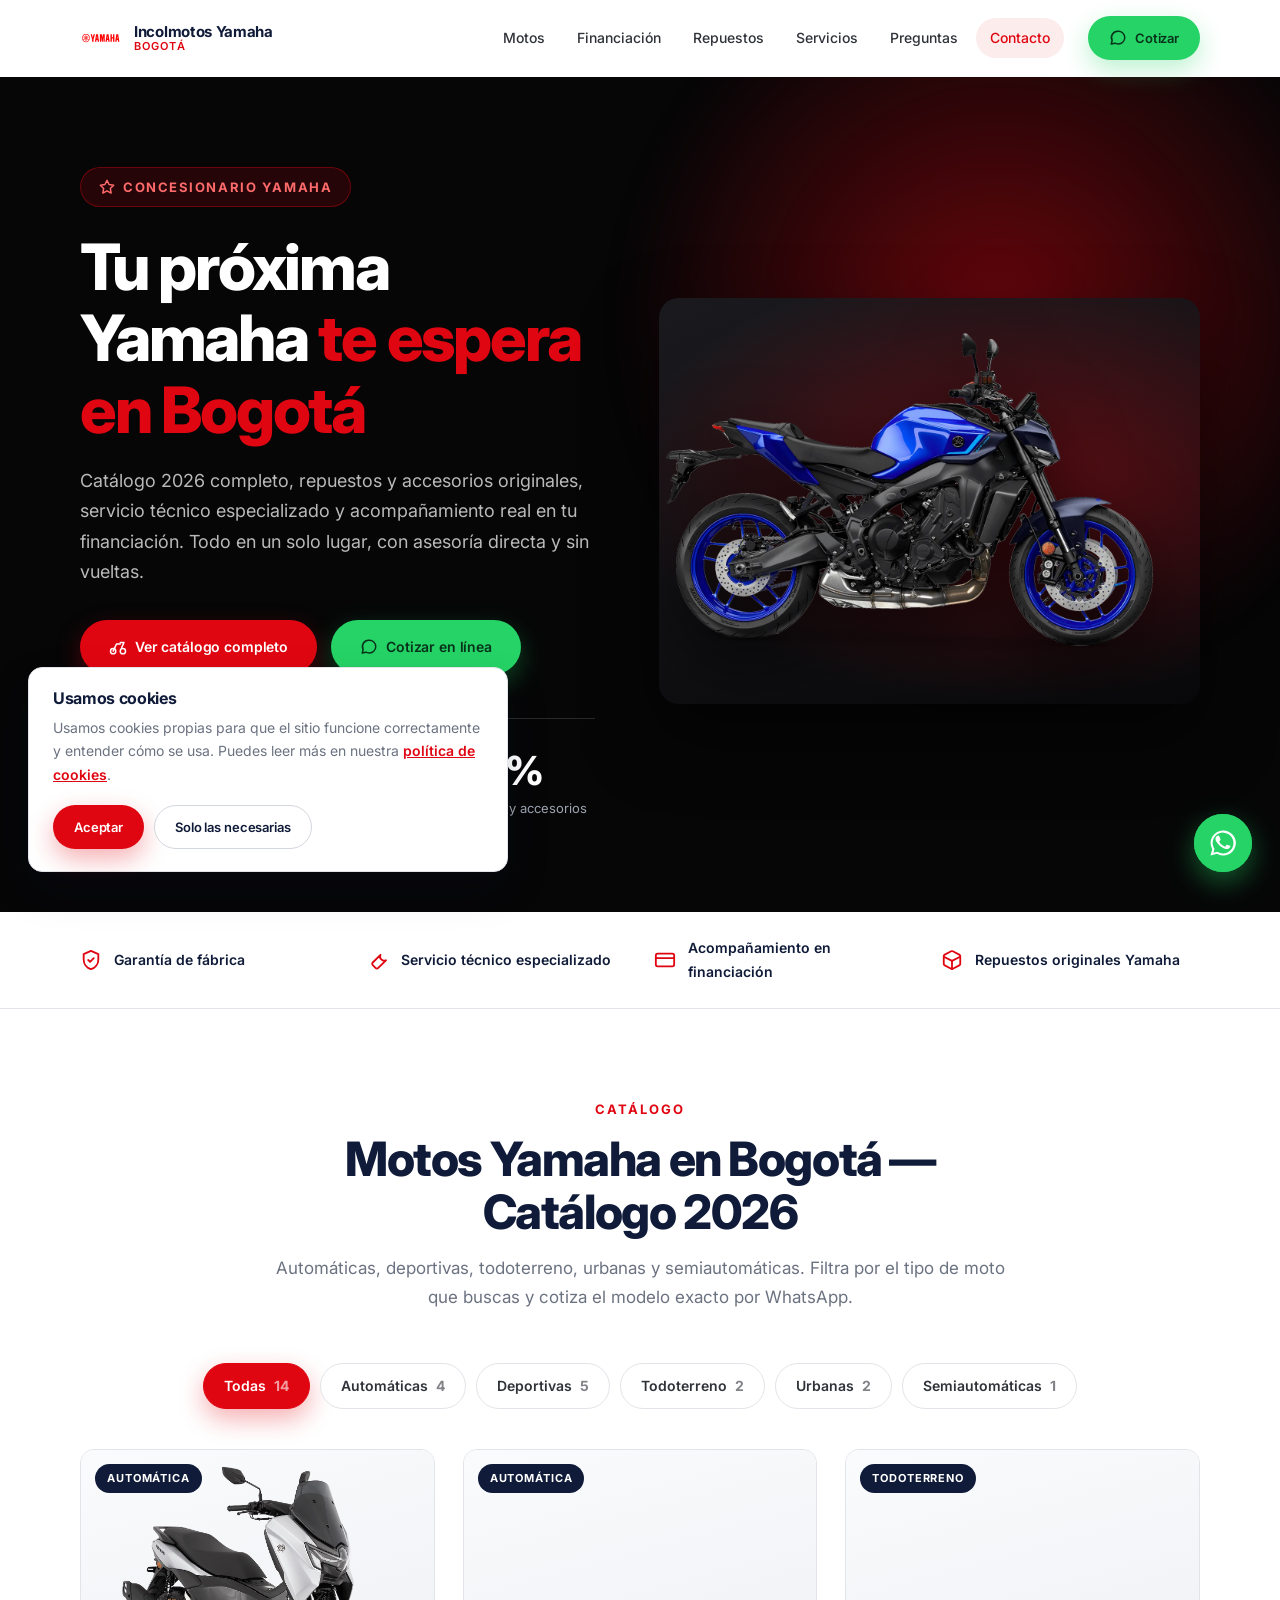
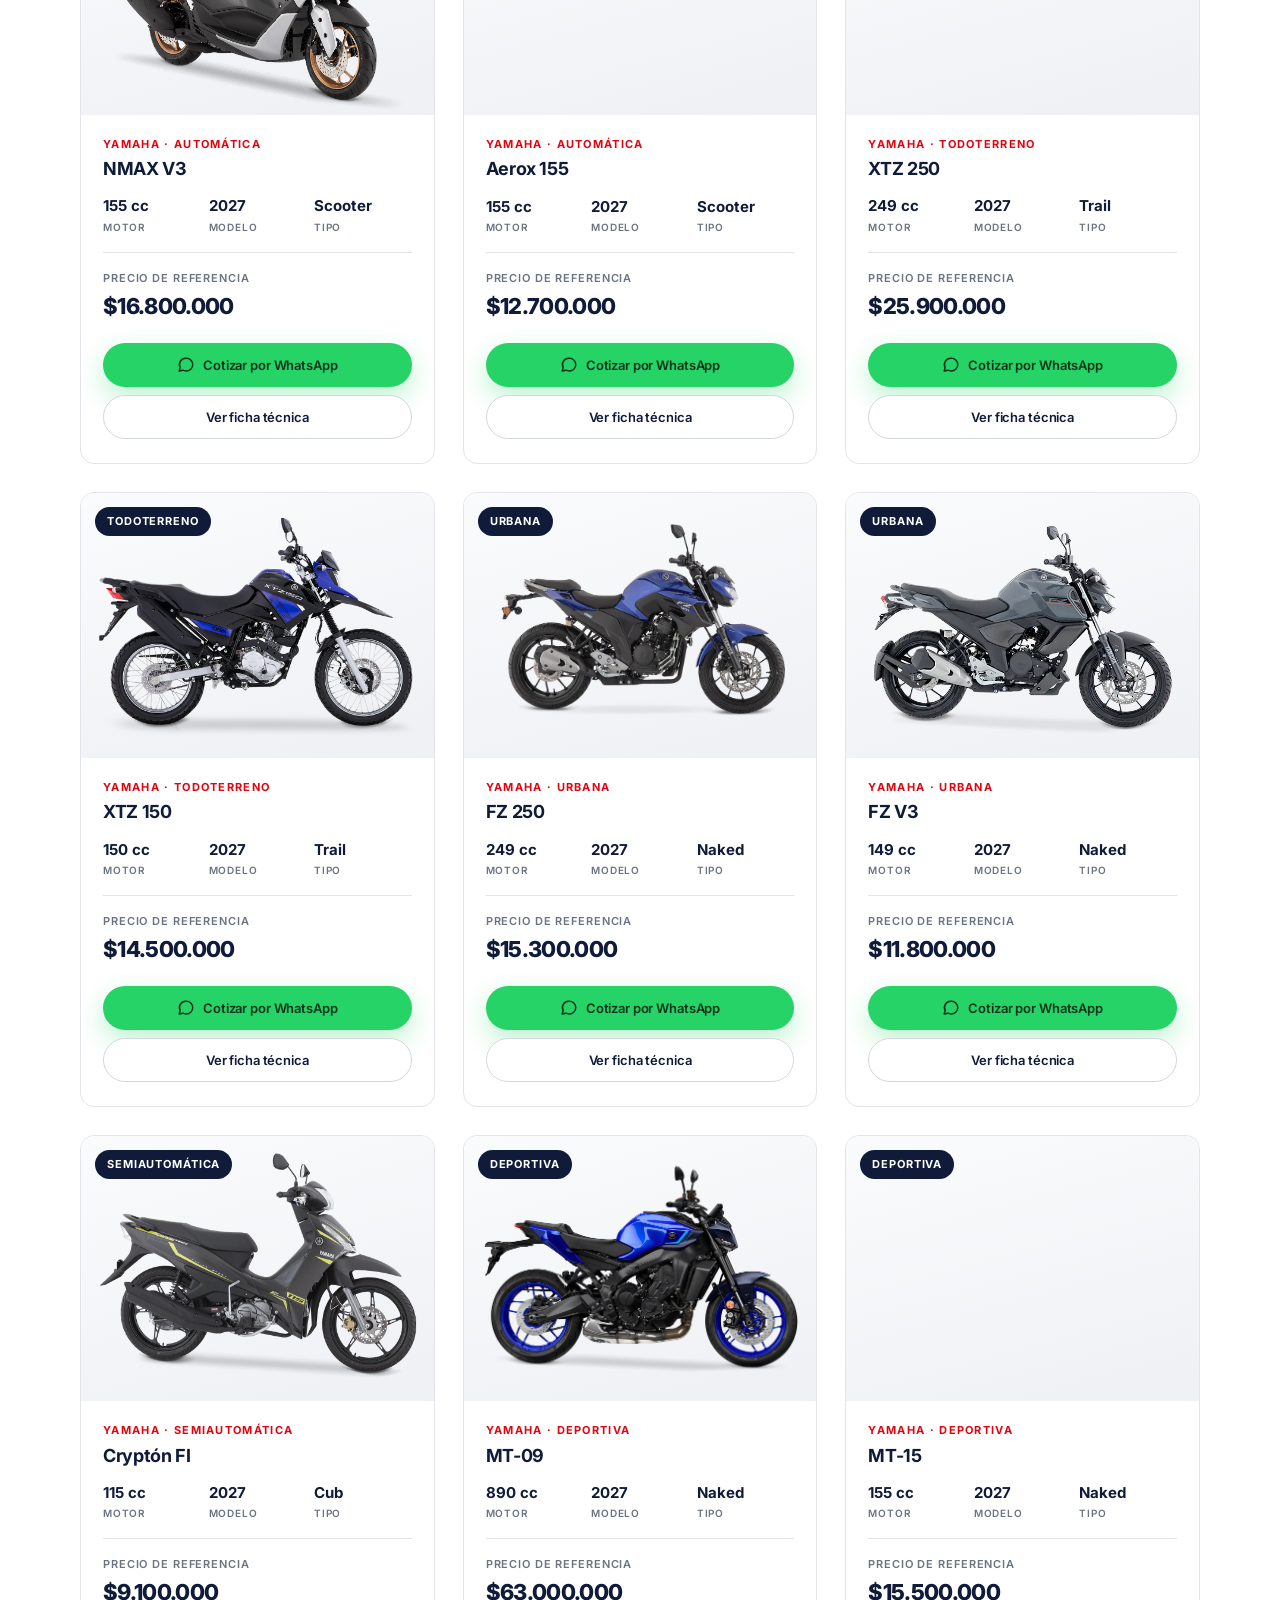
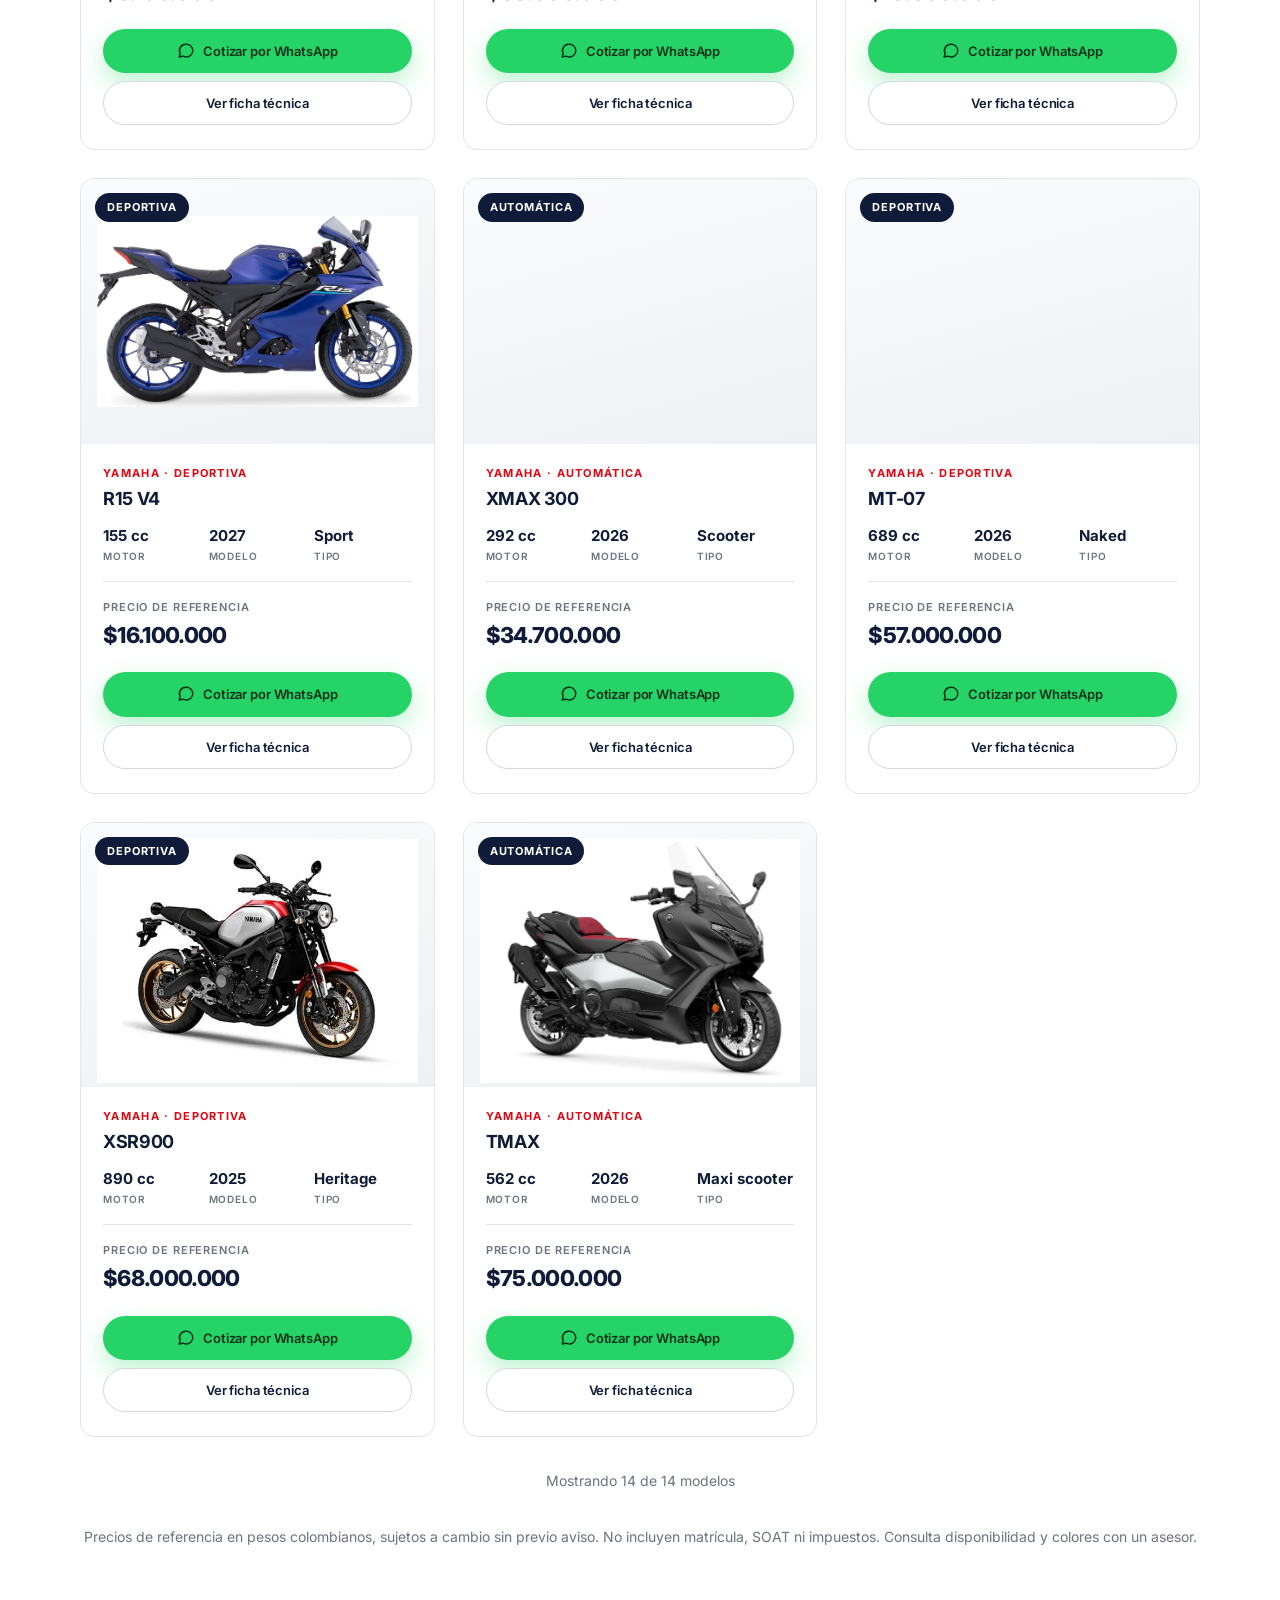
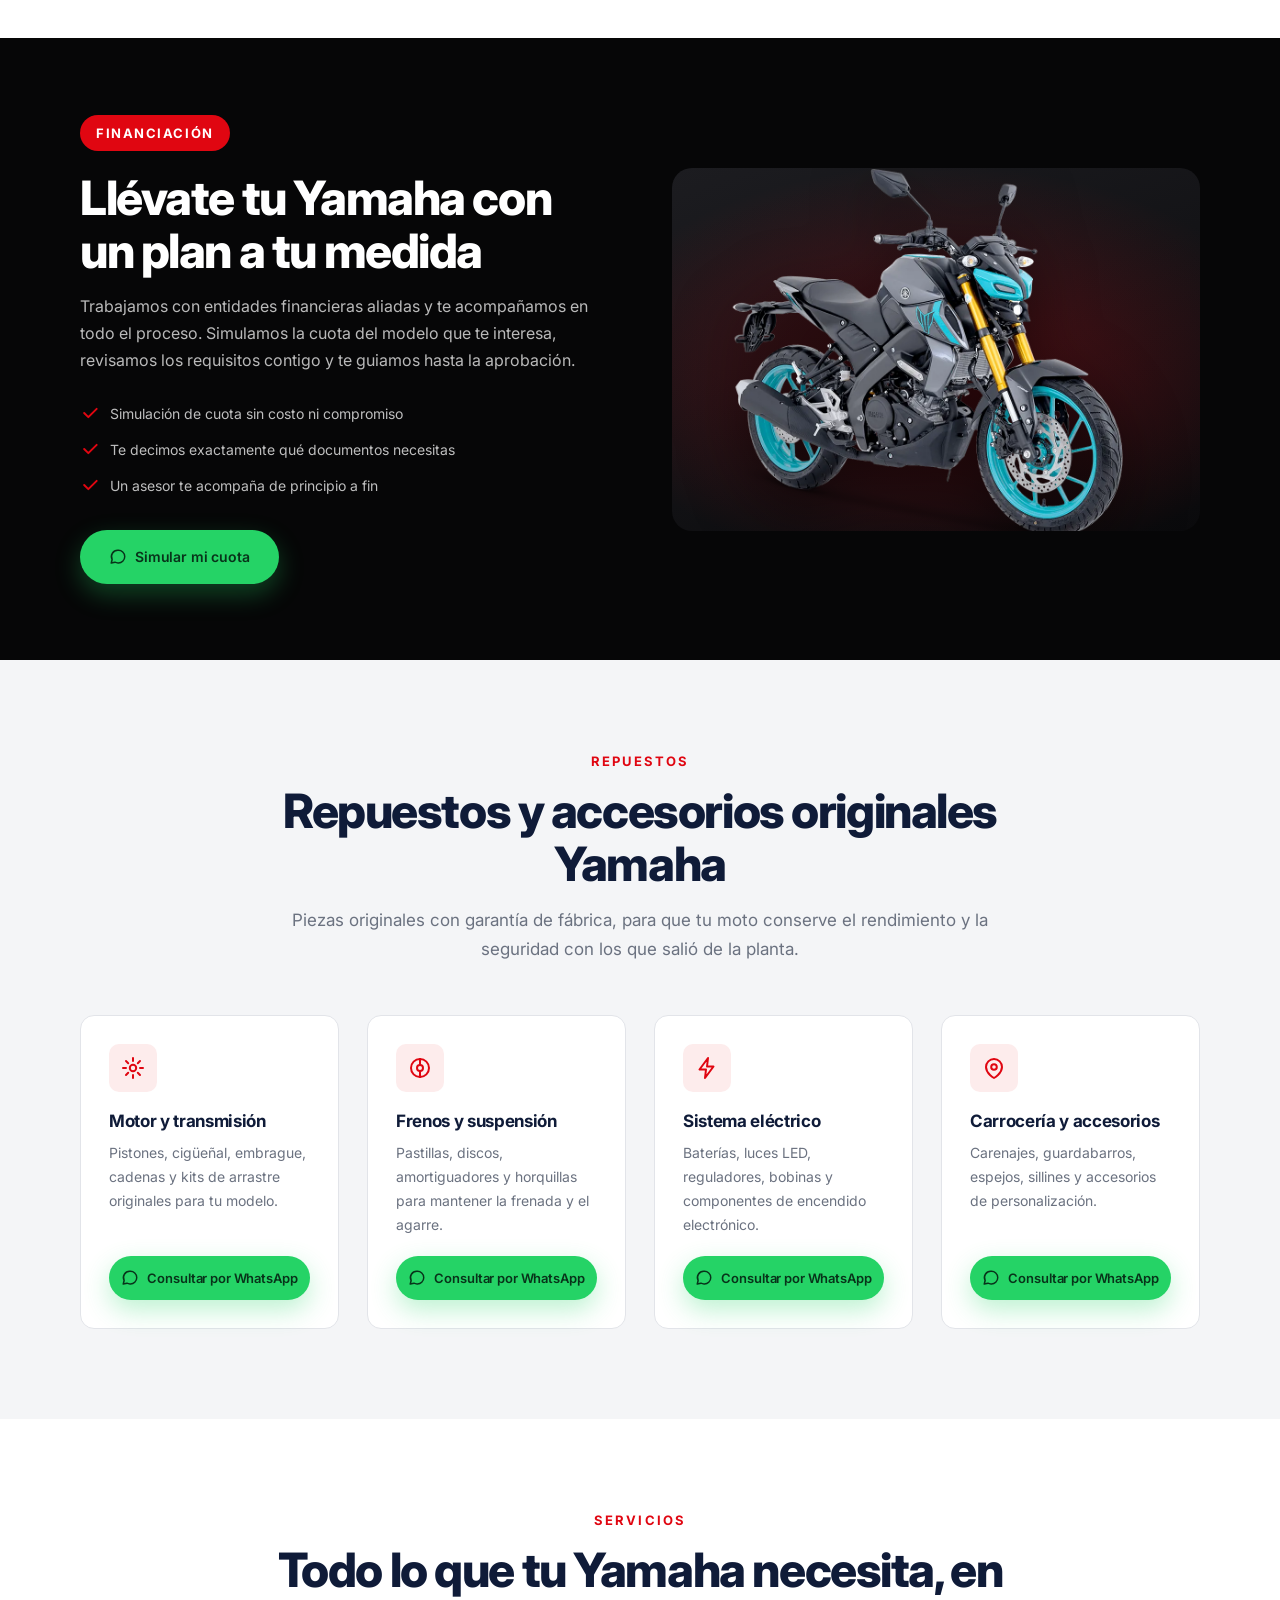
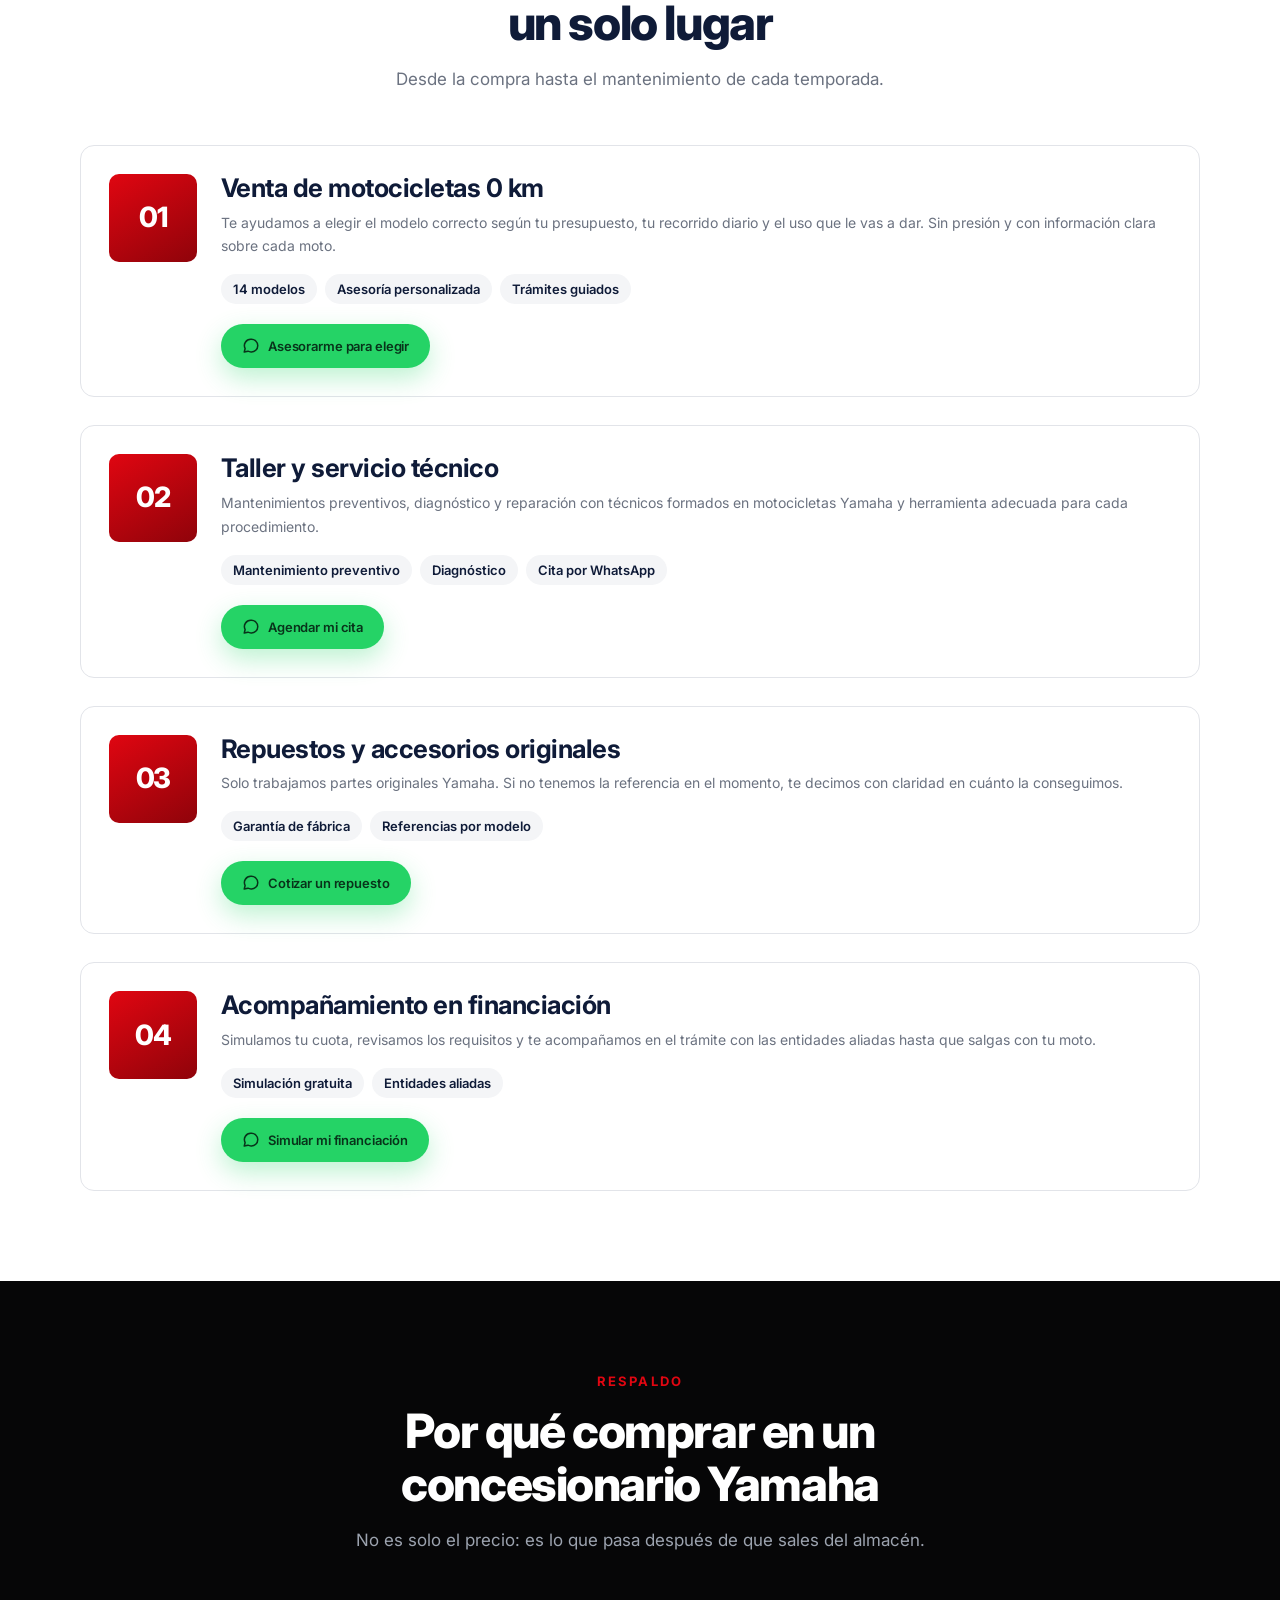
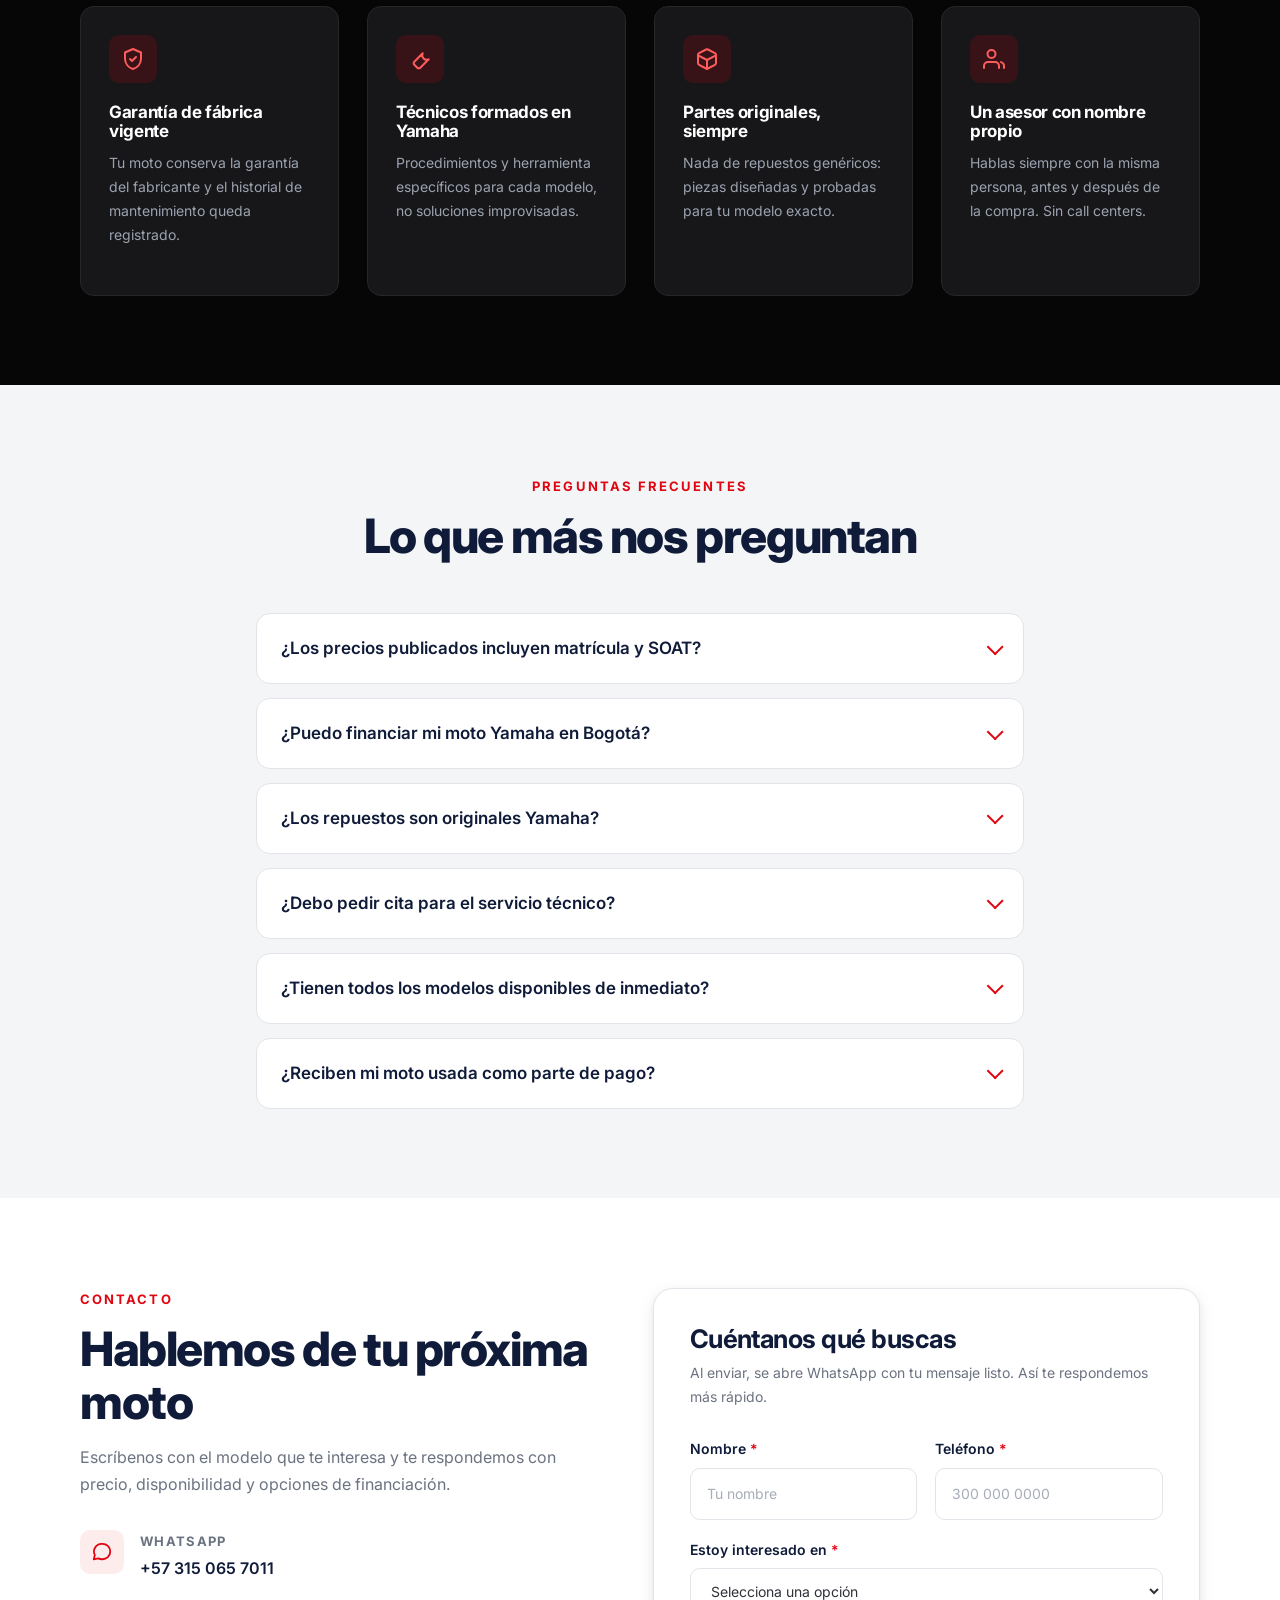
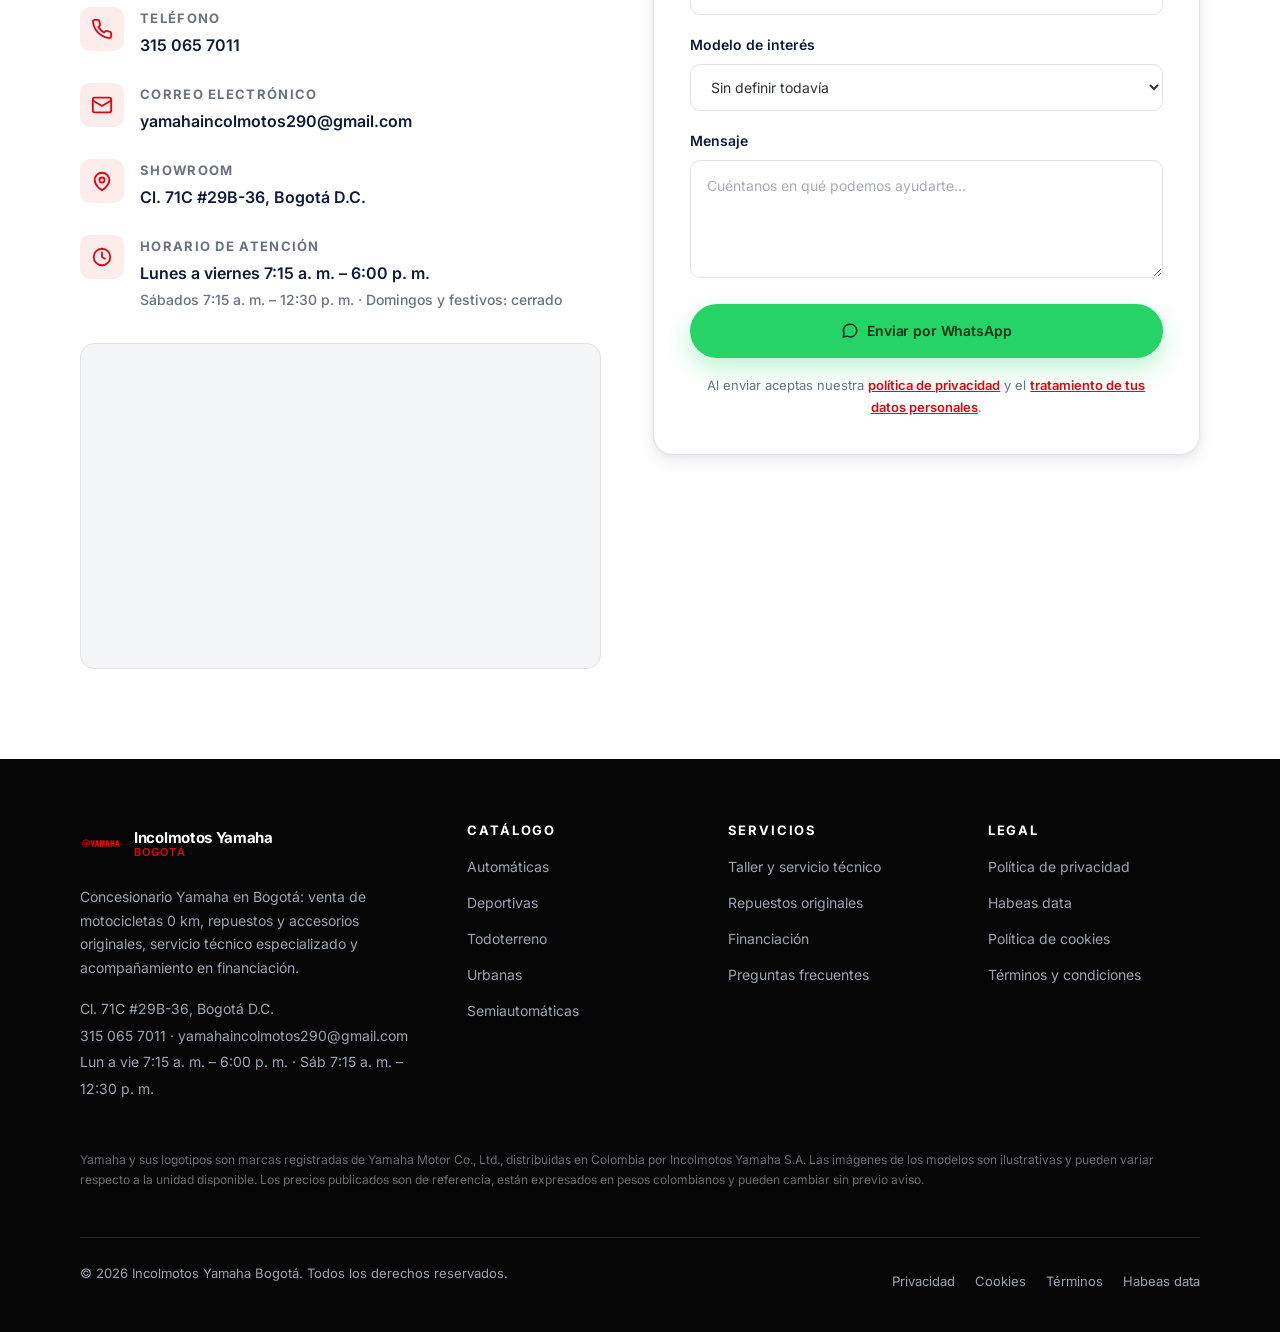
==== commit e9de5658: "Flotante de WhatsApp igual que en las otras sedes El boton flotante quedaba fuera de pantalla en mov" ====
--- a/index.html
+++ b/index.html
@@ -1172,11 +1172,6 @@
     <svg viewBox="0 0 24 24" fill="currentColor" aria-hidden="true"><path d="M17.5 14.4c-.3-.2-1.7-.9-2-1s-.5-.1-.7.1-.7 1-.9 1.2-.4.2-.7 0a8.2 8.2 0 0 1-2.4-1.5 9 9 0 0 1-1.7-2.1c-.2-.3 0-.5.1-.6l.5-.6.3-.5v-.5l-1-2.3c-.2-.6-.5-.5-.7-.5h-.6a1.1 1.1 0 0 0-.8.4A3.3 3.3 0 0 0 5.9 8.6a5.8 5.8 0 0 0 1.2 3 13.1 13.1 0 0 0 5 4.4 16.8 16.8 0 0 0 1.7.6 4 4 0 0 0 1.8.1 3 3 0 0 0 2-1.4 2.4 2.4 0 0 0 .2-1.4c-.1-.2-.3-.3-.6-.4z"/><path d="M12 2a10 10 0 0 0-8.6 15L2 22l5.2-1.4A10 10 0 1 0 12 2zm0 18.3a8.3 8.3 0 0 1-4.2-1.2l-.3-.2-3.1.8.8-3-.2-.3A8.3 8.3 0 1 1 12 20.3z"/></svg>
 </a>
 
-<div class="mobile-bar">
-    <a class="btn btn--outline btn--sm" href="#motos">Ver motos</a>
-    <a class="btn btn--wa btn--sm" href="https://wa.me/573150657011?text=Hola%2C%20quiero%20informaci%C3%B3n%20sobre%20las%20motos%20Yamaha%20en%20Bogot%C3%A1." data-wa="Hola, quiero información sobre las motos Yamaha en Bogotá." target="_blank" rel="noopener"><svg viewBox="0 0 24 24" fill="none" stroke="currentColor" stroke-width="2" stroke-linecap="round" stroke-linejoin="round" aria-hidden="true"><path d="M21 11.5a8.4 8.4 0 0 1-9 8.4 8.9 8.9 0 0 1-4.1-1L3 20l1.2-4.6A8.4 8.4 0 0 1 12 3.1a8.4 8.4 0 0 1 9 8.4z"/></svg>WhatsApp</a>
-</div>
-
 <div class="cookie" id="cookie" role="dialog" aria-labelledby="cookie-title" aria-describedby="cookie-text">
     <h4 id="cookie-title" style="margin-bottom:.5rem;font-size:1rem;">Usamos cookies</h4>
     <p id="cookie-text">
--- a/css/styles.css
+++ b/css/styles.css
@@ -88,6 +88,14 @@
     background: var(--white);
     -webkit-font-smoothing: antialiased;
     -moz-osx-font-smoothing: grayscale;
+    /* Red de seguridad heredable: parte cualquier "palabra" que no quepa (el
+       correo mide 274px de una pieza y desbordaba en pantallas pequeñas).
+       `break-word` solo actúa cuando iba a desbordar y no altera el tamaño
+       mínimo intrínseco, así que no mueve ningún grid ni flex. */
+    overflow-wrap: break-word;
+    /* Ojo: esto oculta el scroll horizontal pero NO elimina el desbordamiento.
+       Chrome Android sigue dejando alejar el zoom y recoloca los `fixed`
+       contra la caja ancha. El desbordamiento hay que evitarlo en origen. */
     overflow-x: hidden;
 }
 
@@ -747,7 +755,7 @@
 .ficha__cta { margin-top: 1.125rem; }
 
 @media (max-width: 620px) {
-    .ficha__specs { grid-template-columns: 1fr; gap: 0; }
+    .ficha__specs { grid-template-columns: minmax(0, 1fr); gap: 0; }
     .ficha__highlights { gap: .5rem; }
     .ficha__highlights li { padding: .75rem .5rem; }
     .ficha__price { font-size: 1.3125rem; }
@@ -1067,6 +1075,11 @@
 }
 
 /* ---------- 15. Flotantes ---------- */
+/* Con el menú móvil o la ficha abiertos (body.is-locked) los flotantes estorban:
+   el aviso de cookies tapaba los últimos enlaces del menú. */
+body.is-locked .wa-float,
+body.is-locked .cookie { display: none; }
+
 .wa-float {
     position: fixed;
     right: clamp(1rem, 3vw, 1.75rem);
@@ -1094,20 +1107,6 @@
     0% { transform: scale(1); opacity: .7; }
     100% { transform: scale(1.55); opacity: 0; }
 }
-
-.mobile-bar {
-    position: fixed;
-    left: 0; right: 0; bottom: 0;
-    z-index: 95;
-    display: none;
-    gap: .625rem;
-    padding: .75rem 1rem calc(.75rem + env(safe-area-inset-bottom));
-    background: rgba(255, 255, 255, .94);
-    backdrop-filter: blur(14px);
-    -webkit-backdrop-filter: blur(14px);
-    border-top: 1px solid var(--border);
-}
-.mobile-bar .btn { flex: 1; padding-inline: .75rem; }
 
 /* ---------- 16. Cookies ---------- */
 .cookie {
@@ -1144,9 +1143,17 @@
     font-size: var(--fs-sm);
     font-weight: 600;
     box-shadow: var(--sh-lg);
-    transition: transform var(--t);
-}
-.toast.is-open { transform: translate(-50%, 0); }
+    /* El translate no basta para ocultarlo: vacío mide ~28px y asomaba por
+       encima de la barra fija en móvil. visibility/opacity lo ocultan de verdad. */
+    opacity: 0;
+    visibility: hidden;
+    transition: transform var(--t), opacity var(--t), visibility var(--t);
+}
+.toast.is-open {
+    transform: translate(-50%, 0);
+    opacity: 1;
+    visibility: visible;
+}
 
 /* ---------- 18. Reveal ---------- */
 .reveal {
@@ -1185,21 +1192,41 @@
     margin-bottom: 2rem;
 }
 
-/* ---------- 20. Responsive ---------- */
+/* ---------- 20. Responsive ----------
+   Nota: las columnas van en `minmax(0, 1fr)` y no en `1fr`. `1fr` es
+   `minmax(auto, 1fr)`, cuyo mínimo es el contenido, así que un elemento ancho
+   (una píldora, una palabra larga) estiraba la columna más allá del viewport y
+   provocaba scroll horizontal en pantallas de ~280px. */
 @media (max-width: 1024px) {
-    .hero__grid { grid-template-columns: 1fr; }
+    .hero__grid { grid-template-columns: minmax(0, 1fr); }
     .hero__media { order: -1; aspect-ratio: 16 / 10; }
     .hero__stats { max-width: none; }
-    .promo__grid { grid-template-columns: 1fr; }
-    .contact__grid { grid-template-columns: 1fr; }
+    .promo__grid { grid-template-columns: minmax(0, 1fr); }
+    .contact__grid { grid-template-columns: minmax(0, 1fr); }
     .footer__grid { grid-template-columns: repeat(2, minmax(0, 1fr)); }
 }
 
-@media (max-width: 860px) {
+/* El header de escritorio (marca + 6 enlaces + botón Cotizar) necesita ~985px.
+   Con el menú hamburguesa entrando solo a 860px quedaba una franja muerta de
+   861–985px donde `.header__cta` se salía del viewport y generaba scroll
+   horizontal. Por eso el cambio a menú móvil va con el mismo corte de 1024px
+   que ya usa el resto del layout. */
+@media (max-width: 1024px) {
     :root { --header-h: 68px; }
 
     .burger { display: flex; }
     .header__cta { display: none; }
+
+    /* CLAVE: sin backdrop-filter el header deja de ser el bloque contenedor del
+       `.nav` fijo. Con él, el panel off-canvas contaba como desbordamiento del
+       documento (scrollWidth = 2x la pantalla) y Chrome Android recolocaba TODOS
+       los fijos contra esa caja ancha: el flotante caía fuera de pantalla.
+       Aquí el header va opaco: se ve igual de limpio y ahorra el blur. */
+    .header {
+        background: #fff;
+        backdrop-filter: none;
+        -webkit-backdrop-filter: none;
+    }
 
     .nav {
         position: fixed;
@@ -1224,14 +1251,16 @@
     }
     .nav__cta { margin-top: 1.5rem; display: block; }
     .nav__cta .btn { width: 100%; }
-
-    .mobile-bar { display: flex; }
-    .wa-float { bottom: calc(5.5rem + env(safe-area-inset-bottom)); }
-    .cookie { bottom: calc(5.5rem + env(safe-area-inset-bottom)); }
-    /* Deja aire para que la barra fija no tape el final del footer */
-    body { padding-bottom: calc(4.75rem + env(safe-area-inset-bottom)); }
-
-    .service { grid-template-columns: 1fr; gap: 1.125rem; }
+}
+
+@media (max-width: 860px) {
+    /* El flotante se queda en su esquina (igual que en las otras sedes). En
+       móvil el aviso de cookies ocupa todo el ancho, así que se apila por
+       encima: si comparten `bottom` lo tapa por completo. */
+    .cookie,
+    .toast { bottom: calc(5.5rem + env(safe-area-inset-bottom)); }
+
+    .service { grid-template-columns: minmax(0, 1fr); gap: 1.125rem; }
     .service__num { width: 60px; height: 60px; font-size: 1.375rem; }
 }
 
@@ -1239,10 +1268,10 @@
     .hero__stats { grid-template-columns: 1fr 1fr; gap: 1.25rem; }
     .hero__stat:last-child { grid-column: 1 / -1; }
     .hero__actions .btn { width: 100%; }
-    .form-row { grid-template-columns: 1fr; }
-    .footer__grid { grid-template-columns: 1fr; }
+    .form-row { grid-template-columns: minmax(0, 1fr); }
+    .footer__grid { grid-template-columns: minmax(0, 1fr); }
     .footer__bottom { justify-content: flex-start; }
-    .grid-motos { grid-template-columns: 1fr; }
+    .grid-motos { grid-template-columns: minmax(0, 1fr); }
 }
 
 /* ---------- 21. Preferencias / impresión ---------- */
@@ -1257,7 +1286,7 @@
 }
 
 @media print {
-    .header, .nav, .wa-float, .mobile-bar, .cookie, .toast, .form-card, .map { display: none !important; }
+    .header, .nav, .wa-float, .cookie, .toast, .form-card, .map { display: none !important; }
     body { color: #000; }
     .hero, .promo, .section--dark, .footer { background: #fff !important; color: #000 !important; }
     .hero h1, .promo h2, .section--dark h2, .section--dark h3 { color: #000 !important; }
